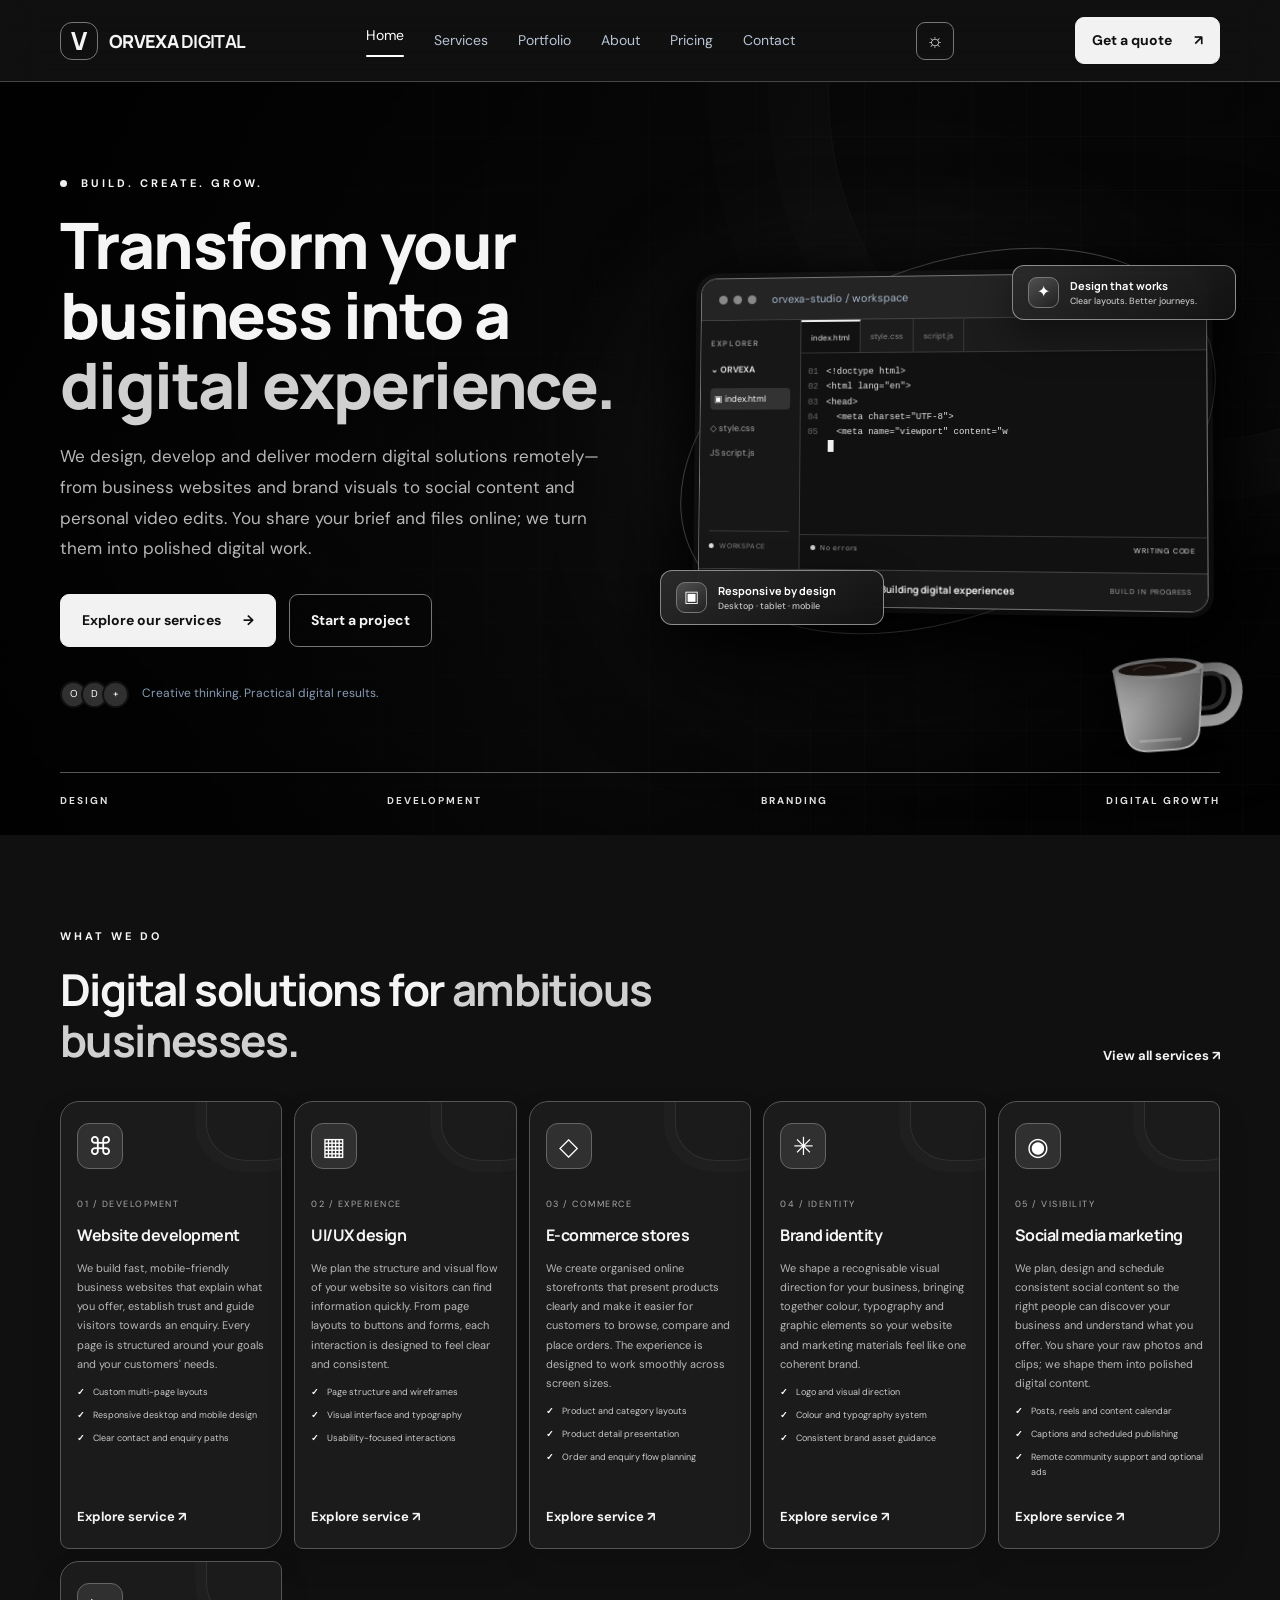
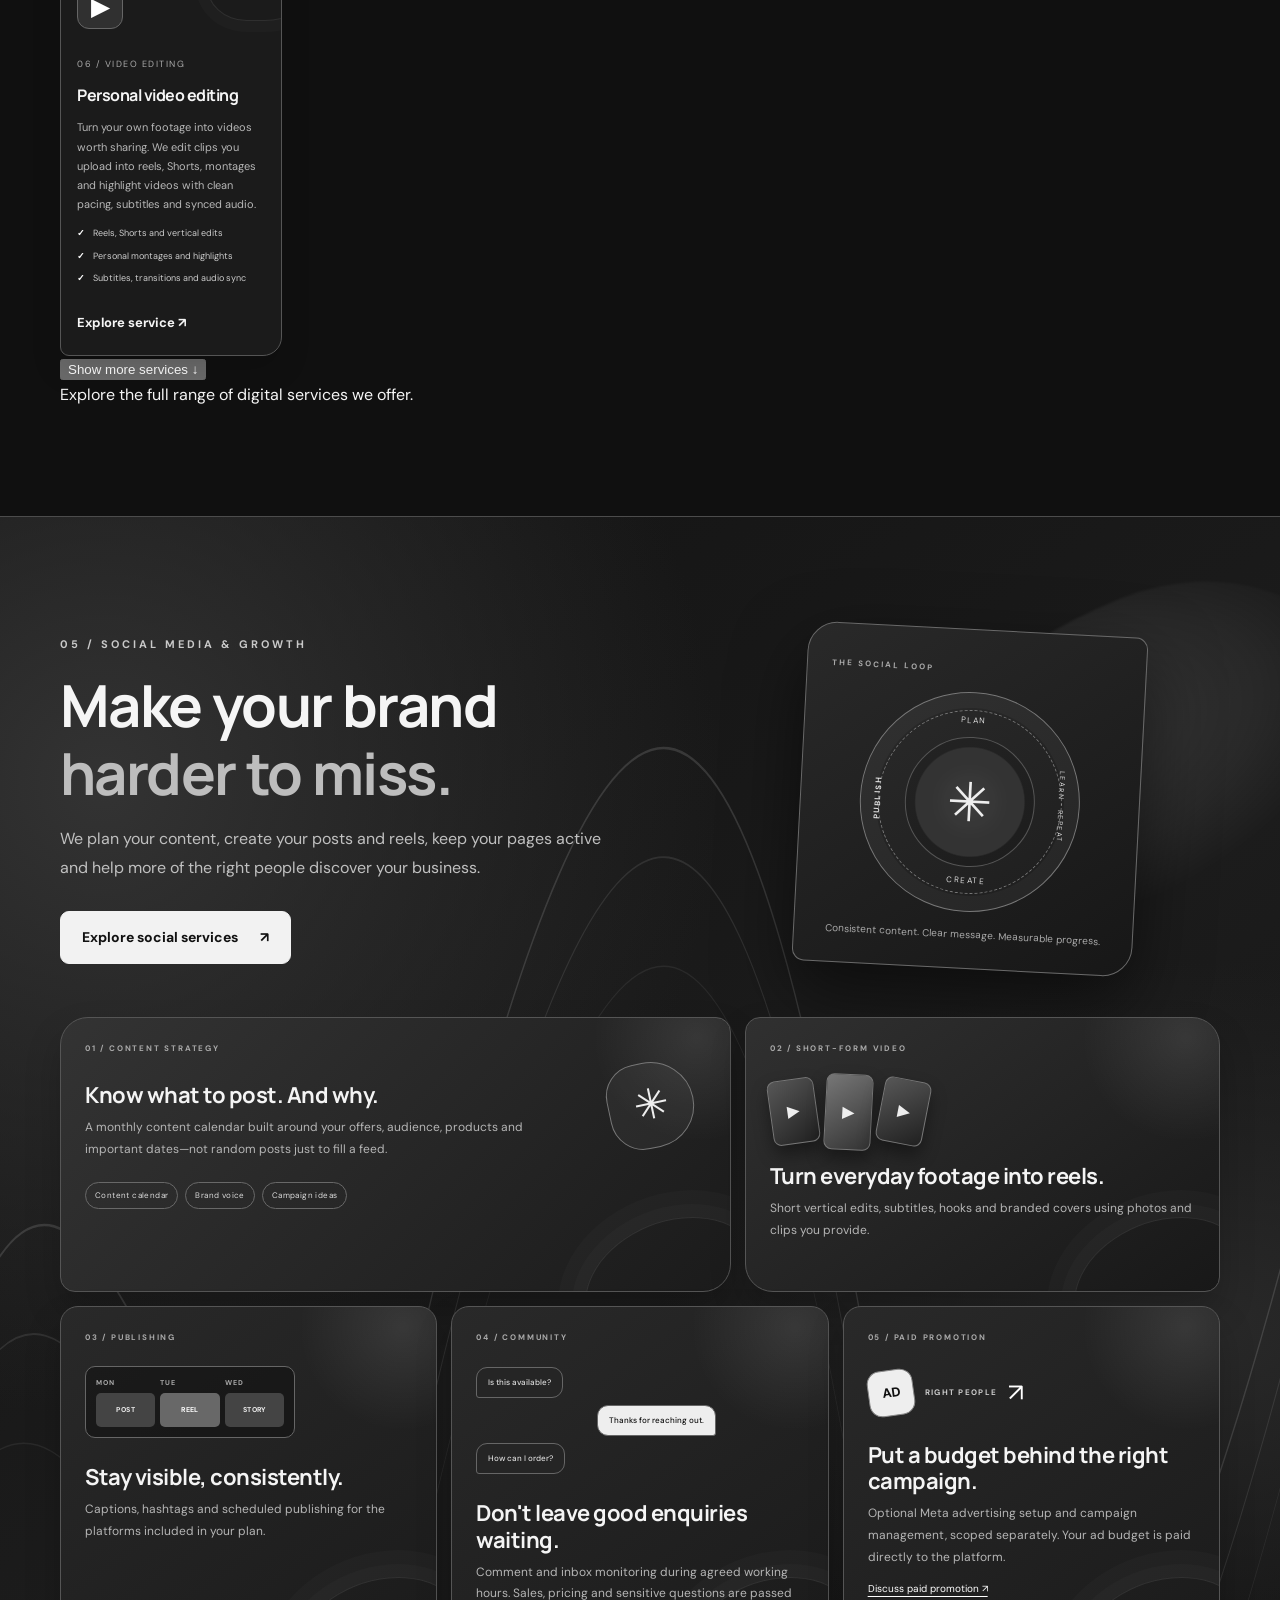
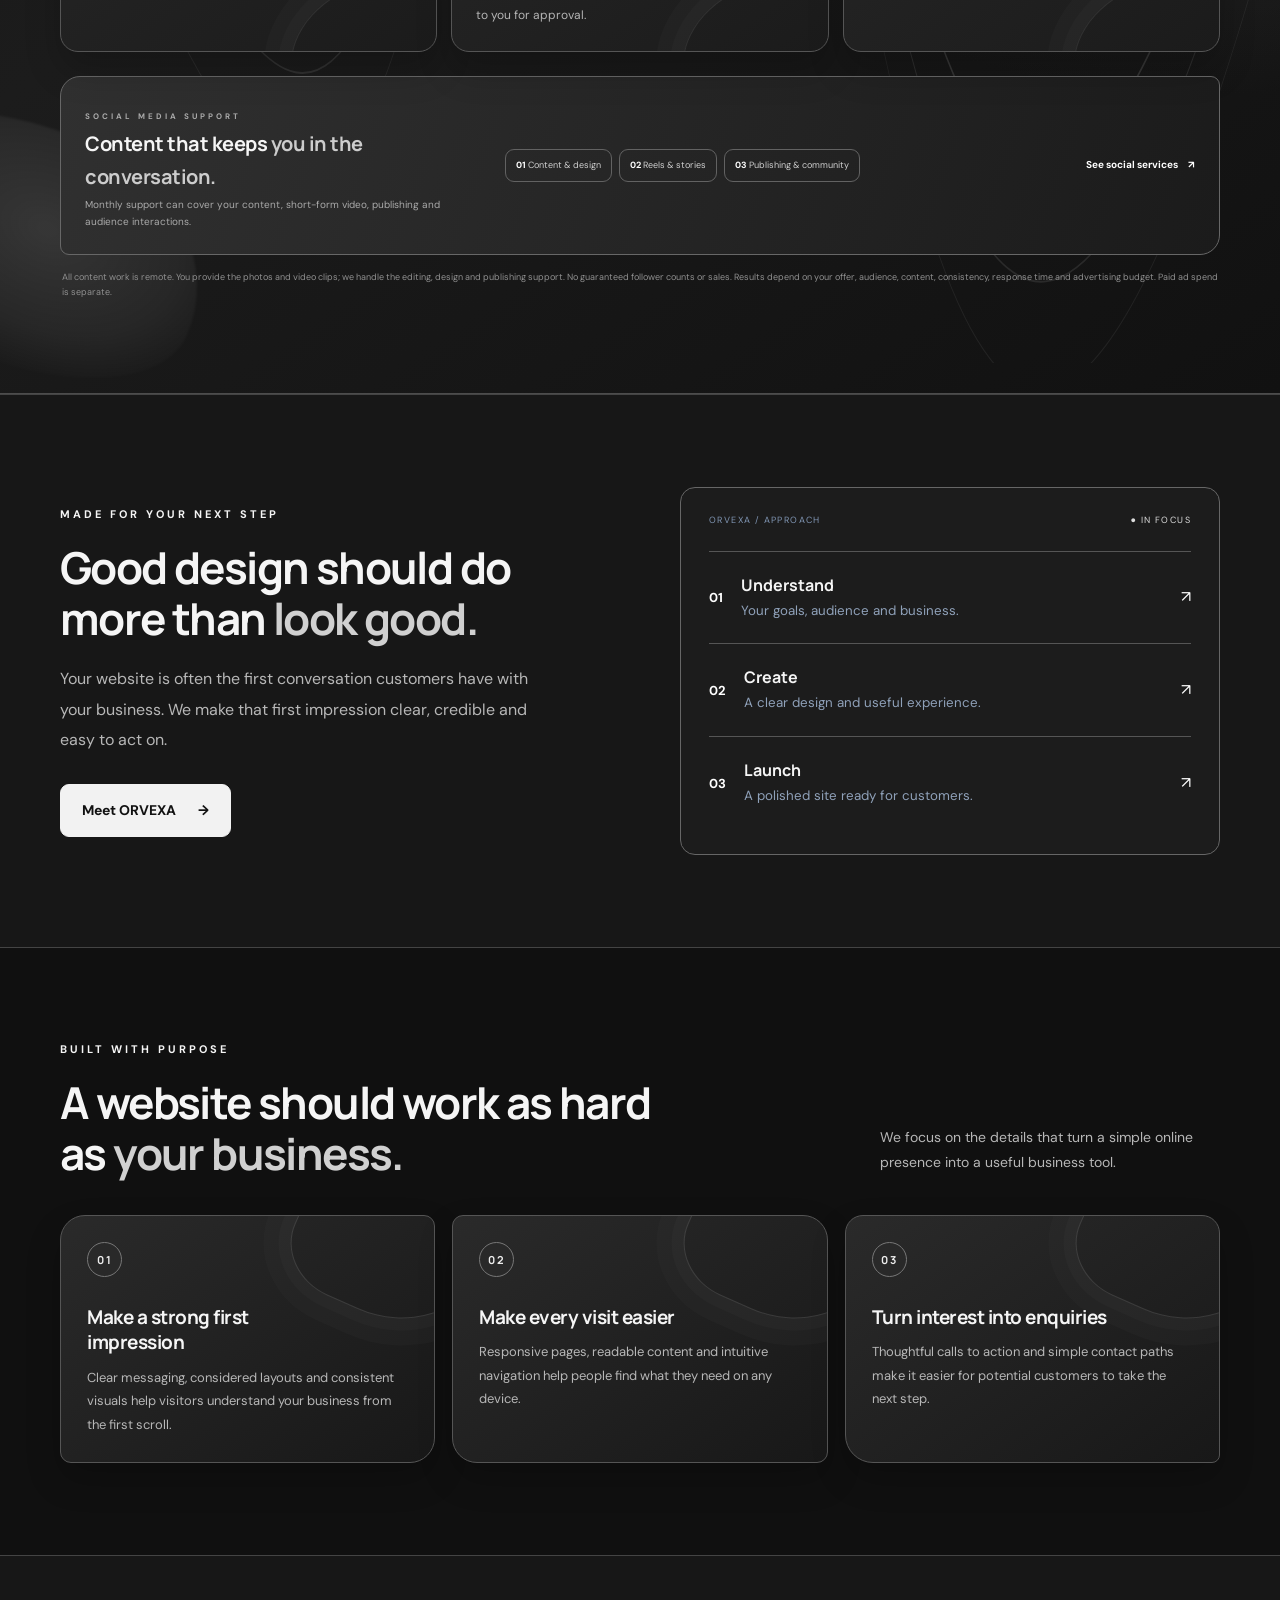
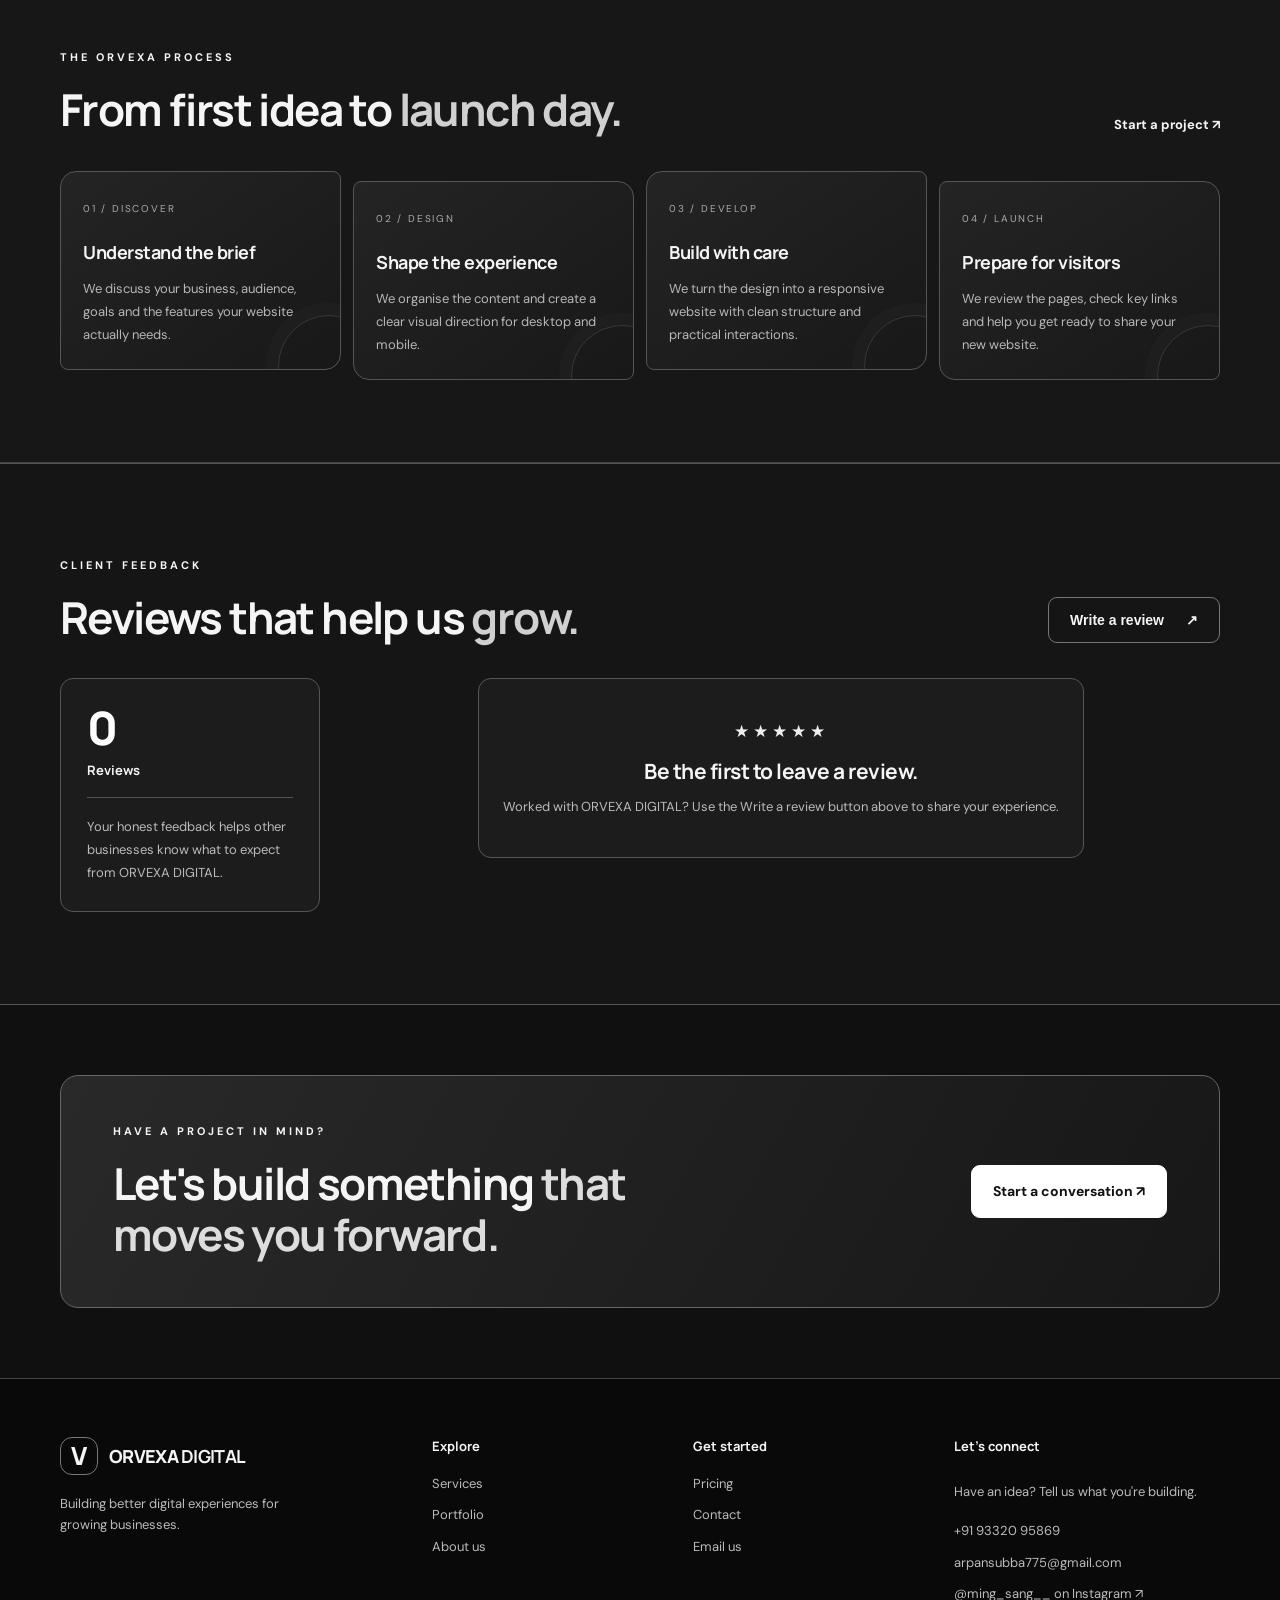
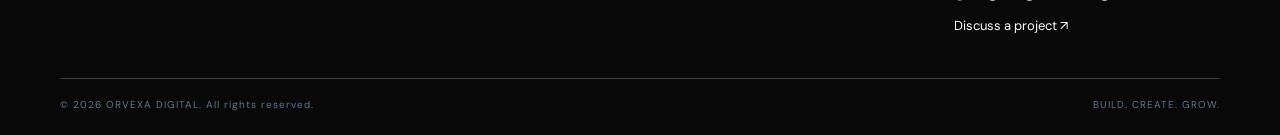
==== index.html @ c2a5cae8 "Add collapsible homepage services grid in index.html" ====
<!doctype html>
<html lang="en"><head><meta charset="utf-8"><meta name="viewport" content="width=device-width, initial-scale=1"><meta name="description" content="ORVEXA DIGITAL creates responsive websites, e-commerce experiences, brand identities and social media marketing for growing businesses."><meta name="theme-color" content="#111111"><meta property="og:type" content="website"><meta property="og:site_name" content="ORVEXA DIGITAL"><meta property="og:title" content="ORVEXA DIGITAL — Build. Create. Grow."><meta property="og:description" content="ORVEXA DIGITAL creates responsive websites, e-commerce experiences, brand identities and social media marketing for growing businesses."><meta property="og:url" content="https://mobdev-jpg.github.io/business.web/"><link rel="canonical" href="https://mobdev-jpg.github.io/business.web/"><meta name="theme-color" content="#080d18"><meta name="description" content="ORVEXA DIGITAL builds modern websites, online stores and brand identities for growing businesses."><title>ORVEXA DIGITAL — Build. Create. Grow.</title><link rel="icon" href="data:image/svg+xml,%3Csvg xmlns='http://www.w3.org/2000/svg' viewBox='0 0 32 32'%3E%3Crect width='32' height='32' rx='8' fill='%23080d18'/%3E%3Cpath d='M8 9l8 14 8-14' fill='none' stroke='%233b82f6' stroke-width='3.5'/%3E%3C/svg%3E"><link rel="stylesheet" href="style.css?v=20261105-service-expand-v6"><script src="script.js?v=20261105-service-expand-v6" defer></script><script type="application/ld+json">{"@context":"https://schema.org","@type":"ProfessionalService","name":"ORVEXA DIGITAL","url":"https://mobdev-jpg.github.io/business.web/","description":"Responsive websites, UI/UX design, e-commerce experiences and brand identity."}</script></head>
<body><header class="site-header"><div class="container nav-wrap"><a class="brand" href="index.html"><span class="brand-mark">V</span><span>ORVEXA <b>DIGITAL</b></span></a><button class="menu-toggle" aria-label="Open menu" aria-expanded="false">☰</button><nav class="nav-links"><a class="active" href="index.html">Home</a><a href="services.html">Services</a><a href="portfolio.html">Portfolio</a><a href="about.html">About</a><a href="pricing.html">Pricing</a><a href="contact.html">Contact</a></nav><button class="theme-toggle" type="button" aria-label="Switch to light theme" title="Switch theme">☼</button><a class="button button-small" href="contact.html">Get a quote <span>↗</span></a></div></header>
<main><section class="hero"><div class="hero-glow"></div><video class="hero-work-video" autoplay muted loop playsinline preload="auto" poster="https://images.pexels.com/videos/4057991/pexels-photo-4057991.jpeg?auto=compress&dpr=1&h=750&w=1260" aria-hidden="true"><source src="https://videos.pexels.com/video-files/4057995/4057995-hd_1920_1080_25fps.mp4" type="video/mp4"></video><div class="hero-video-shade" aria-hidden="true"></div><div class="hero-coffee-cup" aria-hidden="true">
  <span class="coffee-steam steam-one"></span><span class="coffee-steam steam-two"></span><span class="coffee-steam steam-three"></span>
  <svg viewBox="0 0 180 160" role="presentation">
    <ellipse cx="83" cy="139" rx="68" ry="10" fill="#000" opacity=".48"/>
    <path d="M126 47h17c19 0 27 13 25 30-2 19-14 31-33 31h-13" fill="none" stroke="#bcbcbc" stroke-width="13" stroke-linecap="round"/>
    <path d="M125 53h13c11 0 16 8 15 19-1 12-9 21-21 21h-8" fill="none" stroke="#3a3a3a" stroke-width="5" stroke-linecap="round"/>
    <path d="M25 42h105l-9 76c-2 14-12 21-28 21H61c-16 0-25-8-27-22z" fill="url(#mugBody)" stroke="#dedede" stroke-width="2"/>
    <path d="M30 50h95" stroke="#fff" stroke-opacity=".55" stroke-width="3" stroke-linecap="round"/>
    <ellipse cx="77" cy="43" rx="53" ry="12" fill="#eee"/>
    <ellipse cx="77" cy="43" rx="46" ry="8" fill="#30251f"/>
    <path d="M48 43c12-6 25-6 39 0" fill="none" stroke="#92765f" stroke-width="2" opacity=".7"/>
    <path d="M51 127h47" stroke="#fff" stroke-opacity=".32" stroke-width="3" stroke-linecap="round"/>
    <defs><linearGradient id="mugBody" x1="24" y1="42" x2="128" y2="137" gradientUnits="userSpaceOnUse"><stop stop-color="#fff"/><stop offset=".35" stop-color="#d7d7d7"/><stop offset=".72" stop-color="#888"/><stop offset="1" stop-color="#4a4a4a"/></linearGradient></defs>
  </svg>
</div><div class="container hero-grid"><div class="hero-copy"><p class="eyebrow"><span></span> BUILD. CREATE. GROW.</p><h1>Transform your business into a <em>digital experience.</em></h1><p class="hero-text">We design, develop and deliver modern digital solutions remotely—from business websites and brand visuals to social content and personal video edits. You share your brief and files online; we turn them into polished digital work.</p><div class="button-row"><a class="button" href="services.html">Explore our services <span>→</span></a><a class="button button-ghost" href="contact.html">Start a project</a></div><div class="hero-proof"><div class="proof-avatars"><i>O</i><i>D</i><i>+</i></div><span>Creative thinking. Practical digital results.</span></div></div><div class="hero-art">
<div class="orbit orbit-one"></div><div class="orbit orbit-two"></div>
<div class="browser-card code-card">
  <div class="browser-top code-browser-top">
    <div class="dots"><i></i><i></i><i></i></div>
    <span>orvexa-studio / workspace</span>
    <b class="code-live-indicator"><i></i> LIVE</b>
  </div>
  <div class="code-workspace">
    <aside class="code-file-rail">
      <small>EXPLORER</small>
      <strong>⌄ ORVEXA</strong>
      <span class="selected-file">▣ index.html</span>
      <span>◇ style.css</span>
      <span>JS script.js</span>
      <div class="code-rail-bottom"><i></i> WORKSPACE</div>
    </aside>
    <div class="code-editor-pane">
      <div class="code-tabbar"><span class="active">index.html</span><span>style.css</span><span>script.js</span></div>
      <div class="code-editor-body">
        <div class="code-line-numbers" data-code-numbers>01</div>
        <pre class="code-stream" aria-label="Animated code being written"><code data-code-stream></code><span class="code-caret" aria-hidden="true"></span></pre>
      </div>
      <div class="code-editor-footer"><span><i></i> No errors</span><span data-code-state>WRITING CODE</span></div>
    </div>
  </div>
  <div class="code-card-bottom"><span>ORVEXA DIGITAL</span><strong>Building digital experiences</strong><span class="code-build-state" data-code-build>BUILD IN PROGRESS</span></div>
</div>
<div class="float-tag tag-top"><span class="float-tag-icon">✦</span><span class="float-tag-copy"><strong>Design that works</strong><small>Clear layouts. Better journeys.</small></span></div>
<div class="float-tag tag-bottom"><span class="float-tag-icon">▣</span><span class="float-tag-copy"><strong>Responsive by design</strong><small>Desktop · tablet · mobile</small></span></div>
</div></div><div class="hero-bottom container"><span>DESIGN</span><span>DEVELOPMENT</span><span>BRANDING</span><span>DIGITAL GROWTH</span></div></section>
<section class="section"><div class="container"><div class="section-heading"><div><p class="eyebrow">WHAT WE DO</p><h2>Digital solutions for <em>ambitious businesses.</em></h2></div><a class="text-link" href="services.html">View all services ↗</a></div><div class="service-grid" id="home-service-grid"><article class="service-card"><span class="card-icon">⌘</span><span class="card-no">01 / DEVELOPMENT</span><h3>Website development</h3><p>We build fast, mobile-friendly business websites that explain what you offer, establish trust and guide visitors towards an enquiry. Every page is structured around your goals and your customers' needs.</p><ul class="service-details"><li>Custom multi-page layouts</li><li>Responsive desktop and mobile design</li><li>Clear contact and enquiry paths</li></ul><a href="services.html#website-development">Explore service ↗</a></article><article class="service-card"><span class="card-icon">▦</span><span class="card-no">02 / EXPERIENCE</span><h3>UI/UX design</h3><p>We plan the structure and visual flow of your website so visitors can find information quickly. From page layouts to buttons and forms, each interaction is designed to feel clear and consistent.</p><ul class="service-details"><li>Page structure and wireframes</li><li>Visual interface and typography</li><li>Usability-focused interactions</li></ul><a href="services.html#ui-ux-design">Explore service ↗</a></article><article class="service-card"><span class="card-icon">◇</span><span class="card-no">03 / COMMERCE</span><h3>E-commerce stores</h3><p>We create organised online storefronts that present products clearly and make it easier for customers to browse, compare and place orders. The experience is designed to work smoothly across screen sizes.</p><ul class="service-details"><li>Product and category layouts</li><li>Product detail presentation</li><li>Order and enquiry flow planning</li></ul><a href="services.html#ecommerce">Explore service ↗</a></article><article class="service-card"><span class="card-icon">✳</span><span class="card-no">04 / IDENTITY</span><h3>Brand identity</h3><p>We shape a recognisable visual direction for your business, bringing together colour, typography and graphic elements so your website and marketing materials feel like one coherent brand.</p><ul class="service-details"><li>Logo and visual direction</li><li>Colour and typography system</li><li>Consistent brand asset guidance</li></ul><a href="services.html#brand-identity">Explore service ↗</a></article><article class="service-card" data-extra-service hidden><span class="card-icon">◉</span><span class="card-no">05 / VISIBILITY</span><h3>Social media marketing</h3><p>We plan, design and schedule consistent social content so the right people can discover your business and understand what you offer. You share your raw photos and clips; we shape them into polished digital content.</p><ul class="service-details"><li>Posts, reels and content calendar</li><li>Captions and scheduled publishing</li><li>Remote community support and optional ads</li></ul><a href="services.html#social-media-management">Explore service ↗</a></article><article class="service-card" data-extra-service hidden><span class="card-icon">▶</span><span class="card-no">06 / VIDEO EDITING</span><h3>Personal video editing</h3><p>Turn your own footage into videos worth sharing. We edit clips you upload into reels, Shorts, montages and highlight videos with clean pacing, subtitles and synced audio.</p><ul class="service-details"><li>Reels, Shorts and vertical edits</li><li>Personal montages and highlights</li><li>Subtitles, transitions and audio sync</li></ul><a href="services.html#personal-video-editing">Explore service ↗</a></article></div><div class="service-expand-wrap">
  <button class="service-expand-button" type="button" data-service-toggle aria-expanded="false" aria-controls="home-service-grid">
    <span data-service-toggle-label>Show more services</span>
    <span class="service-expand-icon" aria-hidden="true">↓</span>
  </button>
  <p class="service-expand-note">Explore the full range of digital services we offer.</p>
</div></div></section>
<section class="section social-growth-section" id="social-media-marketing">
  <div class="social-cloud social-cloud-a" aria-hidden="true"></div>
  <div class="social-cloud social-cloud-b" aria-hidden="true"></div>
  <svg class="social-thread-art" viewBox="0 0 1200 560" preserveAspectRatio="none" aria-hidden="true"><path d="M-40 350 C120 40 240 620 410 290 S690 10 790 270 S1010 610 1240 160"/><path d="M-60 395 C120 85 240 665 410 335 S690 55 790 315 S1010 655 1240 205"/><path d="M-80 440 C120 130 240 710 410 380 S690 100 790 360 S1010 700 1240 250"/></svg>
  <div class="container social-growth-inner">
    <div class="social-heading-row">
      <div class="social-heading-copy">
        <p class="eyebrow">05 / SOCIAL MEDIA & GROWTH</p>
        <h2>Make your brand <em>harder to miss.</em></h2>
        <p class="social-lead">We plan your content, create your posts and reels, keep your pages active and help more of the right people discover your business.</p>
        <a class="button" href="services.html#social-media-management">Explore social services <span>↗</span></a>
      </div>
      <div class="social-orbit-card">
        <span class="social-orbit-label">THE SOCIAL LOOP</span>
        <div class="social-orbit-ring"><span>PLAN</span><i>✳</i><span>CREATE</span><b>PUBLISH</b><small>LEARN · REPEAT</small></div>
        <p>Consistent content. Clear message. Measurable progress.</p>
      </div>
    </div>

    <div class="social-bento-grid">
      <article class="social-tile social-tile-large social-tile-content">
        <span class="social-tile-index">01 / CONTENT STRATEGY</span>
        <div class="social-tile-symbol">✳</div>
        <h3>Know what to post. And why.</h3>
        <p>A monthly content calendar built around your offers, audience, products and important dates—not random posts just to fill a feed.</p>
        <div class="social-chip-row"><span>Content calendar</span><span>Brand voice</span><span>Campaign ideas</span></div>
      </article>
      <article class="social-tile social-tile-reels">
        <span class="social-tile-index">02 / SHORT-FORM VIDEO</span>
        <div class="reel-stack" aria-hidden="true"><i>▶</i><i>▶</i><i>▶</i></div>
        <h3>Turn everyday footage into reels.</h3>
        <p>Short vertical edits, subtitles, hooks and branded covers using photos and clips you provide.</p>
      </article>
      <article class="social-tile social-tile-publish">
        <span class="social-tile-index">03 / PUBLISHING</span>
        <div class="social-calendar-art" aria-hidden="true"><b>MON</b><b>TUE</b><b>WED</b><i>POST</i><i>REEL</i><i>STORY</i></div>
        <h3>Stay visible, consistently.</h3>
        <p>Captions, hashtags and scheduled publishing for the platforms included in your plan.</p>
      </article>
      <article class="social-tile social-tile-community">
        <span class="social-tile-index">04 / COMMUNITY</span>
        <div class="social-chat-art" aria-hidden="true"><i>Is this available?</i><b>Thanks for reaching out.</b><i>How can I order?</i></div>
        <h3>Don't leave good enquiries waiting.</h3>
        <p>Comment and inbox monitoring during agreed working hours. Sales, pricing and sensitive questions are passed to you for approval.</p>
      </article>
      <article class="social-tile social-tile-ads">
        <span class="social-tile-index">05 / PAID PROMOTION</span>
        <div class="social-ads-art" aria-hidden="true"><span>AD</span><b>RIGHT PEOPLE</b><i>↗</i></div>
        <h3>Put a budget behind the right campaign.</h3>
        <p>Optional Meta advertising setup and campaign management, scoped separately. Your ad budget is paid directly to the platform.</p>
        <a href="contact.html?service=Social%20Media%20Marketing">Discuss paid promotion ↗</a>
      </article>
    </div>

    <div class="social-package-strip">
      <div><span class="eyebrow">SOCIAL MEDIA SUPPORT</span><h3>Content that keeps <em>you in the conversation.</em></h3><p>Monthly support can cover your content, short-form video, publishing and audience interactions.</p></div>
      <div class="social-price-pills"><span><b>01</b> Content & design</span><span><b>02</b> Reels & stories</span><span><b>03</b> Publishing & community</span></div>
      <a class="social-package-link" href="services.html#social-media-management">See social services <span>↗</span></a>
    </div>
    <p class="social-disclaimer">All content work is remote. You provide the photos and video clips; we handle the editing, design and publishing support. No guaranteed follower counts or sales. Results depend on your offer, audience, content, consistency, response time and advertising budget. Paid ad spend is separate.</p>
  </div>
</section>
<section class="section section-soft"><div class="container split-feature"><div><p class="eyebrow">MADE FOR YOUR NEXT STEP</p><h2>Good design should do more than <em>look good.</em></h2><p class="muted">Your website is often the first conversation customers have with your business. We make that first impression clear, credible and easy to act on.</p><a class="button" href="about.html">Meet ORVEXA <span>→</span></a></div><div class="feature-panel"><div class="feature-panel-top"><span>ORVEXA / APPROACH</span><span class="live-dot">● IN FOCUS</span></div><div class="feature-line"><b>01</b><div><strong>Understand</strong><small>Your goals, audience and business.</small></div><span>↗</span></div><div class="feature-line"><b>02</b><div><strong>Create</strong><small>A clear design and useful experience.</small></div><span>↗</span></div><div class="feature-line"><b>03</b><div><strong>Launch</strong><small>A polished site ready for customers.</small></div><span>↗</span></div></div></div></section>
<section class="section outcomes-section"><div class="container"><div class="section-heading"><div><p class="eyebrow">BUILT WITH PURPOSE</p><h2>A website should work as hard as <em>your business.</em></h2></div><p class="section-intro">We focus on the details that turn a simple online presence into a useful business tool.</p></div><div class="outcomes-grid"><article class="outcome-card"><span class="outcome-number">01</span><h3>Make a strong first impression</h3><p>Clear messaging, considered layouts and consistent visuals help visitors understand your business from the first scroll.</p></article><article class="outcome-card"><span class="outcome-number">02</span><h3>Make every visit easier</h3><p>Responsive pages, readable content and intuitive navigation help people find what they need on any device.</p></article><article class="outcome-card"><span class="outcome-number">03</span><h3>Turn interest into enquiries</h3><p>Thoughtful calls to action and simple contact paths make it easier for potential customers to take the next step.</p></article></div></div></section><section class="section process-section"><div class="container"><div class="section-heading"><div><p class="eyebrow">THE ORVEXA PROCESS</p><h2>From first idea to <em>launch day.</em></h2></div><a class="text-link" href="contact.html">Start a project ↗</a></div><div class="process-grid"><article class="process-step"><span>01 / DISCOVER</span><h3>Understand the brief</h3><p>We discuss your business, audience, goals and the features your website actually needs.</p></article><article class="process-step"><span>02 / DESIGN</span><h3>Shape the experience</h3><p>We organise the content and create a clear visual direction for desktop and mobile.</p></article><article class="process-step"><span>03 / DEVELOP</span><h3>Build with care</h3><p>We turn the design into a responsive website with clean structure and practical interactions.</p></article><article class="process-step"><span>04 / LAUNCH</span><h3>Prepare for visitors</h3><p>We review the pages, check key links and help you get ready to share your new website.</p></article></div></div></section><section class="section reviews-section" id="reviews"><div class="container"><div class="section-heading"><div><p class="eyebrow">CLIENT FEEDBACK</p><h2>Reviews that help us <em>grow.</em></h2></div><button class="button button-ghost review-write-trigger" type="button" data-review-open>Write a review <span>↗</span></button></div><div class="reviews-layout"><aside class="reviews-summary"><span class="review-summary-number" data-review-count>0</span><strong data-review-count-label>Reviews</strong><span class="review-summary-divider"></span><p>Your honest feedback helps other businesses know what to expect from ORVEXA DIGITAL.</p></aside><div class="reviews-main"><div class="reviews-list" data-reviews-list aria-live="polite"><div class="reviews-empty" data-reviews-empty><div class="review-stars" aria-hidden="true">★★★★★</div><h3>Be the first to leave a review.</h3><p>Worked with ORVEXA DIGITAL? Share your experience here.</p></div></div><form class="review-form" id="review-form" hidden><div class="review-form-heading"><div><p class="eyebrow">YOUR EXPERIENCE</p><h3>Write a review</h3></div><button class="review-close" type="button" data-review-close aria-label="Close review form">×</button></div><label class="review-label">Your name<input name="reviewer" type="text" maxlength="60" autocomplete="name" placeholder="Enter your name" required></label><fieldset class="rating-fieldset"><legend>Your rating</legend><div class="rating-options"><label><input type="radio" name="rating" value="1" required><span>★ 1</span></label><label><input type="radio" name="rating" value="2"><span>★ 2</span></label><label><input type="radio" name="rating" value="3"><span>★ 3</span></label><label><input type="radio" name="rating" value="4"><span>★ 4</span></label><label><input type="radio" name="rating" value="5"><span>★ 5</span></label></div></fieldset><label class="review-label">Your feedback<textarea name="review" rows="4" maxlength="600" placeholder="Tell us about your experience..." required></textarea></label><div class="review-form-actions"><button class="button" type="submit">Publish review ↗</button><button class="review-cancel" type="button" data-review-close>Cancel</button></div><p class="review-storage-note">Reviews are currently saved in this browser only. To make every submitted review visible to all visitors, this static site needs a shared online database.</p></form></div></div></div></section><section class="cta-section"><div class="container cta-box"><div><p class="eyebrow">HAVE A PROJECT IN MIND?</p><h2>Let's build something <em>that moves you forward.</em></h2></div><a class="button button-light" href="contact.html">Start a conversation ↗</a></div></section></main>
<footer class="site-footer"><div class="container footer-grid"><div><a class="brand" href="index.html"><span class="brand-mark">V</span><span>ORVEXA <b>DIGITAL</b></span></a><p>Building better digital experiences for growing businesses.</p></div><div><b>Explore</b><a href="services.html">Services</a><a href="portfolio.html">Portfolio</a><a href="about.html">About us</a></div><div><b>Get started</b><a href="pricing.html">Pricing</a><a href="contact.html">Contact</a><a href="mailto:arpansubba775@gmail.com">Email us</a></div><div><b>Let's connect</b><p>Have an idea? Tell us what you're building.</p><a href="tel:+919332095869">+91 93320 95869</a><a href="mailto:arpansubba775@gmail.com">arpansubba775@gmail.com</a><a href="https://www.instagram.com/ming_sang__/" target="_blank" rel="noopener noreferrer">@ming_sang__ on Instagram ↗</a><a class="footer-cta" href="contact.html">Discuss a project ↗</a></div></div><div class="container footer-bottom"><span>© <span data-year></span> ORVEXA DIGITAL. All rights reserved.</span><span>BUILD. CREATE. GROW.</span></div></footer>
</body></html>
---- style.css ----
@import url('https://fonts.googleapis.com/css2?family=DM+Sans:wght@400;500;600;700&family=Manrope:wght@400;500;600;700;800&display=swap');
:root{--bg:#080d18;--panel:#0d1626;--panel2:#101d31;--line:rgba(153,183,226,.14);--text:#f4f7fc;--muted:#9aa9bf;--blue:#3b82f6;--cyan:#25c5ff;--max:1160px}*{box-sizing:border-box}html{scroll-behavior:smooth}body{margin:0;background:var(--bg);color:var(--text);font-family:'DM Sans',sans-serif;line-height:1.65}a{color:inherit;text-decoration:none}.container{width:min(var(--max),calc(100% - 48px));margin:auto}.site-header{height:82px;position:sticky;top:0;z-index:20;background:rgba(8,13,24,.86);backdrop-filter:blur(18px);border-bottom:1px solid var(--line)}.nav-wrap{height:100%;display:flex;align-items:center;justify-content:space-between;gap:28px}.brand{display:inline-flex;align-items:center;gap:11px;font:800 18px Manrope,sans-serif;letter-spacing:-.7px;white-space:nowrap}.brand b{color:#55a4ff}.brand-mark{display:grid;place-items:center;width:38px;height:38px;border:1px solid #24599a;border-radius:12px;color:#48a1ff;font:800 25px Manrope;box-shadow:0 0 22px #1676e833}.nav-links{display:flex;gap:30px;align-items:center}.nav-links a{font-size:14px;color:#b8c4d5;transition:.2s}.nav-links a:hover,.nav-links a.active{color:#fff}.nav-links a.active:after{content:'';display:block;height:2px;background:var(--cyan);border-radius:3px;margin-top:7px}.button{display:inline-flex;align-items:center;justify-content:center;gap:22px;padding:14px 21px;border-radius:9px;background:linear-gradient(110deg,#1675ed,#258fff);color:white;font-weight:700;font-size:14px;box-shadow:0 8px 30px #0878ee30;transition:transform .2s,box-shadow .2s}.button:hover{transform:translateY(-3px);box-shadow:0 12px 34px #0878ee55}.button-small{padding:11px 16px}.button-ghost{background:transparent;border:1px solid #52647e;box-shadow:none}.button-light{background:#fff;color:#0b1424;box-shadow:none}.menu-toggle{display:none;background:none;border:0;color:white;font-size:25px}.hero{position:relative;overflow:hidden;padding:92px 0 26px;background:radial-gradient(ellipse at 78% 42%,#0b3671 0,transparent 36%),linear-gradient(120deg,#080d18,#091426 65%,#08101e)}.hero:before{content:'';position:absolute;width:700px;height:700px;border:1px solid #1a5a9b33;border-radius:50%;right:-250px;top:-340px;box-shadow:0 0 0 60px #1a5a9b0c,0 0 0 120px #1a5a9b08}.hero-grid{display:grid;grid-template-columns:1.02fr .98fr;align-items:center;gap:48px;position:relative}.eyebrow{font-size:11px;font-weight:700;letter-spacing:3px;color:#4baaff;margin:0 0 18px}.eyebrow span{display:inline-block;width:7px;height:7px;border-radius:50%;background:var(--cyan);margin-right:8px;box-shadow:0 0 12px var(--cyan)}h1,h2,h3,p{margin-top:0}h1,h2,h3{font-family:Manrope,sans-serif;letter-spacing:-1.6px}h1{font-size:clamp(42px,5vw,66px);line-height:1.09;margin:0 0 22px;font-weight:800;max-width:650px}h1 em,h2 em{font-style:normal;color:#4ba4ff}h2{font-size:clamp(30px,3.6vw,44px);line-height:1.17;margin-bottom:17px}h3{letter-spacing:-.5px}.hero-text{color:#aab9ce;font-size:17px;max-width:540px;line-height:1.8}.button-row{display:flex;gap:13px;margin-top:30px;flex-wrap:wrap}.hero-proof{display:flex;align-items:center;gap:13px;color:#899bb4;font-size:12px;margin-top:34px}.proof-avatars{display:flex}.proof-avatars i{display:grid;place-items:center;width:27px;height:27px;border-radius:50%;border:2px solid #0b1424;background:#183a65;color:#a9d5ff;font-style:normal;font-size:10px;margin-left:-6px}.proof-avatars i:first-child{margin-left:0}.hero-art{min-height:420px;position:relative;display:grid;place-items:center}.orbit{position:absolute;border:1px solid #2a8eff28;border-radius:50%;transform:rotate(-22deg)}.orbit-one{width:470px;height:290px}.orbit-two{width:560px;height:350px}.browser-card{position:relative;width:min(100%,490px);padding:0;border:1px solid #3c9bff;border-radius:17px;background:#0b1423;overflow:hidden;transform:perspective(900px) rotateY(-8deg) rotateX(3deg);box-shadow:0 0 0 5px #2085ff12,0 0 55px #087dff44,20px 30px 80px #0008}.browser-top{height:49px;background:#14243b;border-bottom:1px solid var(--line);display:flex;align-items:center;gap:16px;padding:0 18px;color:#a9b9ce;font-size:11px}.browser-top b{margin-left:auto}.dots{display:flex;gap:6px}.dots i{width:9px;height:9px;border-radius:50%;background:#f16c68}.dots i:nth-child(2){background:#f1c45d}.dots i:nth-child(3){background:#4acb89}.browser-content{padding:23px}.fake-nav{display:flex;justify-content:space-between;color:#9eb3cf;font-size:9px}.fake-nav strong{color:#fff}.fake-layout{display:grid;grid-template-columns:1fr .8fr;gap:15px;align-items:center;padding:35px 0 24px}.fake-layout small{font-size:7px;color:#48aaff;letter-spacing:1px}.fake-layout h3{font-size:26px;line-height:1.15;margin:10px 0}.fake-layout p{font-size:9px;color:#8fa1bb}.fake-cta{display:block;width:85px;height:22px;background:linear-gradient(90deg,#1476f4,#37b4ff);border-radius:5px}.fake-photo{height:145px;border-radius:12px;background:linear-gradient(140deg,#1d64b4,#0e2341 60%,#163c69);display:grid;place-items:center;color:#7ac5ff;font-size:45px}.fake-stats{display:flex;gap:10px}.fake-stats i{height:42px;flex:1;border:1px solid var(--line);border-radius:7px;background:linear-gradient(90deg,#132744,#0c192c)}.float-tag{position:absolute;padding:10px 15px;border:1px solid #4d9fff55;border-radius:9px;background:#0b1b31;color:#d6eaff;font-size:11px;box-shadow:0 12px 30px #0005}.tag-top{top:37px;right:-5px}.tag-bottom{bottom:30px;left:0}.hero-bottom{display:flex;justify-content:space-between;border-top:1px solid var(--line);margin-top:64px;padding-top:20px;color:#63758f;font-size:10px;letter-spacing:2px;font-weight:700}.section{padding:92px 0}.section-soft{background:#0b1321;border-top:1px solid var(--line);border-bottom:1px solid var(--line)}.section-heading{display:flex;justify-content:space-between;align-items:end;margin-bottom:35px}.section-heading h2{max-width:610px;margin:0}.text-link,.service-card a{font-size:13px;color:#65b6ff;font-weight:700}.service-grid{display:grid;grid-template-columns:repeat(4,1fr);gap:16px}.service-card{padding:25px 23px 23px;border:1px solid var(--line);border-radius:13px;background:linear-gradient(145deg,#101c2e,#0a1220);transition:.25s}.service-card:hover{transform:translateY(-6px);border-color:#347ec6;box-shadow:0 18px 40px #0003}.card-icon{display:grid;place-items:center;width:46px;height:46px;border-radius:12px;background:#12315a;color:#52b4ff;font-size:25px;margin-bottom:28px}.card-no{font-size:9px;color:#6d88a8;letter-spacing:1.5px}.service-card h3{font-size:18px;margin:10px 0}.service-card p{color:var(--muted);font-size:13px;min-height:66px}.split-feature{display:grid;grid-template-columns:1fr 1fr;gap:80px;align-items:center}.split-feature>div:first-child{max-width:470px}.muted{color:var(--muted);line-height:1.9;margin:20px 0 28px}.feature-panel{border:1px solid #24466e;border-radius:15px;background:linear-gradient(145deg,#10233c,#0b1423);padding:25px 28px;box-shadow:0 20px 60px #0003}.feature-panel-top{display:flex;justify-content:space-between;font-size:9px;letter-spacing:1.4px;color:#8096b4;padding-bottom:23px;border-bottom:1px solid var(--line)}.live-dot{color:#61d7a2}.feature-line{display:flex;align-items:center;gap:18px;padding:22px 0;border-bottom:1px solid var(--line)}.feature-line:last-child{border:0}.feature-line>b{color:#54aaff;font-size:13px}.feature-line div{display:grid;gap:4px;flex:1}.feature-line strong{font:700 16px Manrope}.feature-line small{color:#8fa1b9}.feature-line>span{color:#5aaeff}.cta-section{padding:70px 0}.cta-box{display:flex;align-items:center;justify-content:space-between;gap:30px;padding:46px 52px;border-radius:18px;background:radial-gradient(circle at 80% 20%,#1c5da0,#0d2a50 50%,#102039);border:1px solid #2b70b4}.cta-box h2{max-width:650px;margin:0}.cta-box h2 em{color:#91d5ff}.site-footer{background:#060a12;border-top:1px solid var(--line);padding:58px 0 22px}.footer-grid{display:grid;grid-template-columns:1.5fr 1fr 1fr 1.2fr;gap:40px;padding-bottom:42px}.footer-grid>div{display:flex;flex-direction:column;align-items:flex-start;gap:10px}.footer-grid p{color:#8292aa;font-size:13px;max-width:250px;margin:8px 0}.footer-grid>div>b{font:700 13px Manrope;margin-bottom:8px}.footer-grid>div>a:not(.brand){color:#91a2ba;font-size:13px}.footer-cta{color:#59b3ff!important}.footer-bottom{border-top:1px solid var(--line);padding-top:18px;display:flex;justify-content:space-between;color:#64748a;font-size:10px;letter-spacing:1px}
.page-hero{padding:90px 0 72px;background:radial-gradient(ellipse at 80% 20%,#123d70,transparent 42%),#0a1322;border-bottom:1px solid var(--line)}.page-hero h1{font-size:clamp(40px,5vw,58px);max-width:800px}.page-hero p:not(.eyebrow){max-width:650px;color:var(--muted);font-size:17px}.content-section{padding:70px 0}.content-grid{display:grid;grid-template-columns:repeat(3,1fr);gap:18px}.content-card{padding:28px;border:1px solid var(--line);background:var(--panel);border-radius:13px}.content-card .card-icon{margin-bottom:18px}.content-card h3{font-size:20px}.content-card p,.content-card li{font-size:14px;color:var(--muted)}.content-card ul{padding-left:18px}.portfolio-card{overflow:hidden;padding:0}.portfolio-visual{height:190px;padding:20px;background:linear-gradient(135deg,#183d68,#101b2b);display:flex;align-items:end}.portfolio-visual span{font:800 30px Manrope;color:#dceeff}.portfolio-card>div:last-child{padding:23px}.price-card{position:relative}.price{font:800 38px Manrope;color:#fff;margin:14px 0}.price small{font:400 13px DM Sans;color:var(--muted)}.price-card.featured{border-color:#348cf1;box-shadow:0 0 35px #1478ec20}.contact-layout{display:grid;grid-template-columns:1.1fr .9fr;gap:30px}.contact-form{display:grid;gap:16px}.contact-form label{font-size:13px;color:#c8d4e4}.contact-form input,.contact-form select,.contact-form textarea{width:100%;padding:13px 14px;margin-top:7px;border:1px solid #2a3b53;border-radius:8px;background:#091321;color:white;font:14px DM Sans}.contact-form textarea{min-height:140px;resize:vertical}.contact-info{padding:30px;border-radius:13px;background:#102039;border:1px solid var(--line)}.contact-info p{color:var(--muted)}.notice{font-size:12px;color:#8294ad}.empty-link{color:#62b5ff}.button:focus-visible,a:focus-visible,button:focus-visible,input:focus-visible,textarea:focus-visible,select:focus-visible{outline:2px solid #56b6ff;outline-offset:3px}
@media(max-width:900px){.nav-links{gap:15px}.nav-links a{font-size:12px}.service-grid{grid-template-columns:repeat(2,1fr)}.hero-grid{gap:15px}.hero-art{min-height:350px}.footer-grid{grid-template-columns:repeat(2,1fr)}}@media(max-width:680px){.container{width:min(100% - 32px,var(--max))}.site-header{height:70px}.menu-toggle{display:block;margin-left:auto}.nav-wrap>.button{display:none}.nav-links{display:none;position:absolute;top:70px;left:0;right:0;padding:20px 24px;background:#0b1423;border-bottom:1px solid var(--line);flex-direction:column;align-items:stretch;gap:16px}.nav-links.open{display:flex}.nav-links a{font-size:15px}.nav-links a.active:after{display:none}.hero{padding:68px 0 22px}.hero-grid{grid-template-columns:1fr}.hero-art{min-height:310px;margin-top:10px}.browser-card{max-width:430px}.hero-bottom{margin-top:38px;gap:10px;flex-wrap:wrap;font-size:8px}.section{padding:68px 0}.section-heading{display:block}.section-heading .text-link{display:inline-block;margin-top:18px}.service-grid,.content-grid{grid-template-columns:1fr}.service-card p{min-height:0}.split-feature,.contact-layout{grid-template-columns:1fr;gap:30px}.cta-box{padding:30px 24px;align-items:flex-start;flex-direction:column}.footer-grid{grid-template-columns:1fr 1fr;gap:28px}.footer-bottom{gap:12px;flex-direction:column}.page-hero{padding:65px 0 50px}}@media(prefers-reduced-motion:reduce){*{scroll-behavior:auto!important;transition:none!important}}
/* Dedicated homepage service descriptions */
.service-card{display:flex;flex-direction:column;align-items:flex-start;min-height:100%}.service-card p{min-height:0;line-height:1.75}.service-details{list-style:none;padding:0;margin:0 0 22px;display:grid;gap:8px;color:#8fa5c0;font-size:11px}.service-details li{position:relative;padding-left:16px}.service-details li:before{content:'✓';position:absolute;left:0;color:#55b5ff;font-weight:700}.service-card>a{margin-top:auto;padding-top:4px}.content-card[id]{scroll-margin-top:105px}.content-card[id] p{line-height:1.8}
@media(max-width:680px){.service-card{min-height:0}.service-details{font-size:12px}}

/* ORVEXA monochrome design system — visible structure in both themes */
:root{color-scheme:dark;--bg:#101010;--panel:#181818;--panel2:#202020;--line:#414141;--text:#f5f5f5;--muted:#b7b7b7;--blue:#f5f5f5;--cyan:#ffffff;--max:1160px}
body{background:var(--bg);color:var(--text)}
.site-header{background:rgba(16,16,16,.94);border-bottom:1px solid #454545}
.brand b,.brand-mark,.eyebrow,.text-link,.service-card a,.empty-link{color:var(--text)}
.brand-mark{border-color:#777;box-shadow:none}
.button{background:#f2f2f2;color:#111;box-shadow:none;border:1px solid #f2f2f2}
.button:hover{background:#d8d8d8;box-shadow:none}
.button-ghost{background:transparent;color:var(--text);border:1px solid #777}
.button-light{background:#fff;color:#111;border:1px solid #fff}
.hero{background:linear-gradient(120deg,#101010,#171717 65%,#101010)}
.hero:before{border-color:#555;box-shadow:0 0 0 60px #ffffff08,0 0 0 120px #ffffff05}
.eyebrow span{background:#eee;box-shadow:none}
h1 em,h2 em{color:#d0d0d0}
.hero-text,.muted,.service-card p,.content-card p,.content-card li{color:var(--muted)}
.proof-avatars i{background:#303030;color:#fff;border-color:#111}
.orbit{border-color:#555}
.browser-card{border-color:#777;background:#161616;box-shadow:0 0 0 5px #ffffff0a,0 20px 60px #0009}
.browser-top{background:#252525}
.dots i,.dots i:nth-child(2),.dots i:nth-child(3){background:#aaa}
.fake-layout small,.fake-layout p{color:#bbb}
.fake-cta{background:#eee}
.fake-photo{background:linear-gradient(140deg,#555,#242424 60%,#3b3b3b);color:#fff}
.fake-stats i{background:#292929}
.float-tag{border-color:#777;background:#242424;color:#fff}
.hero-bottom{border-color:#555;color:#aaa}
.section-soft{background:#171717;border-color:#444}
.service-card,.content-card{background:#1b1b1b;border:1px solid #555}
.service-card:hover{border-color:#aaa;box-shadow:0 18px 40px #0005}
.card-icon{background:#303030;color:#fff;border:1px solid #666}
.card-no{color:#aaa}
.service-details{color:#ccc}
.service-details li:before{color:#fff}
.feature-panel{border-color:#666;background:#1c1c1c;box-shadow:none}
.feature-panel-top,.feature-line{border-color:#555}
.live-dot{color:#ddd}
.feature-line>b,.feature-line>span{color:#fff}
.cta-box{background:linear-gradient(120deg,#292929,#171717);border:1px solid #666}
.cta-box h2 em{color:#ddd}
.site-footer{background:#090909;border-color:#444}
.footer-grid p,.footer-grid>div>a:not(.brand){color:#bbb}
.footer-cta{color:#fff!important}
.page-hero{background:linear-gradient(120deg,#191919,#101010);border-color:#555}
.portfolio-visual,.portfolio-card .portfolio-visual{background:linear-gradient(135deg,#4a4a4a,#191919)!important}
.price{color:#fff}
.price-card.featured{border-color:#ddd;box-shadow:0 0 0 1px #ddd}
.contact-form input,.contact-form select,.contact-form textarea{background:#111;color:#fff;border-color:#666}
.contact-info{background:#1b1b1b;border-color:#666}
.contact-info hr{border-color:#555!important}
.notice{color:#bbb}
.theme-toggle{display:grid;place-items:center;width:38px;height:38px;border:1px solid #777;border-radius:9px;background:transparent;color:var(--text);font-size:19px;cursor:pointer;flex:0 0 auto}
.theme-toggle:hover{background:#333}
:focus-visible{outline:2px solid #fff;outline-offset:3px}
body[data-theme="light"]{color-scheme:light;--bg:#fff;--panel:#fff;--panel2:#f4f4f4;--line:#c8c8c8;--text:#171717;--muted:#555;background:#fff;color:#171717}
body[data-theme="light"] .site-header{background:rgba(255,255,255,.95);border-color:#d0d0d0}
body[data-theme="light"] .nav-links a{color:#444}
body[data-theme="light"] .nav-links a:hover,body[data-theme="light"] .nav-links a.active{color:#111}
body[data-theme="light"] .nav-links a.active:after{background:#111}
body[data-theme="light"] .hero,body[data-theme="light"] .page-hero{background:linear-gradient(120deg,#fff,#f1f1f1);border-color:#ccc}
body[data-theme="light"] .hero:before{border-color:#ccc;box-shadow:0 0 0 60px #00000006,0 0 0 120px #00000004}
body[data-theme="light"] .eyebrow,body[data-theme="light"] .brand b,body[data-theme="light"] .brand-mark,body[data-theme="light"] .text-link,body[data-theme="light"] .service-card a,body[data-theme="light"] .empty-link{color:#222}
body[data-theme="light"] .eyebrow span{background:#222}
body[data-theme="light"] h1 em,body[data-theme="light"] h2 em{color:#555}
body[data-theme="light"] .hero-text,body[data-theme="light"] .muted,body[data-theme="light"] .service-card p,body[data-theme="light"] .content-card p,body[data-theme="light"] .content-card li{color:#555}
body[data-theme="light"] .proof-avatars i{background:#ddd;color:#111;border-color:#fff}
body[data-theme="light"] .orbit{border-color:#bbb}
body[data-theme="light"] .browser-card{background:#fff;border-color:#aaa;box-shadow:0 16px 50px #0002}
body[data-theme="light"] .browser-top{background:#eee;color:#333;border-color:#ccc}
body[data-theme="light"] .dots i,body[data-theme="light"] .dots i:nth-child(2),body[data-theme="light"] .dots i:nth-child(3){background:#888}
body[data-theme="light"] .fake-nav,body[data-theme="light"] .fake-nav strong{color:#222}
body[data-theme="light"] .fake-layout small,body[data-theme="light"] .fake-layout p{color:#555}
body[data-theme="light"] .fake-cta{background:#222}
body[data-theme="light"] .fake-photo{background:linear-gradient(140deg,#bbb,#eee 60%,#888);color:#222}
body[data-theme="light"] .fake-stats i{background:#f2f2f2;border-color:#ccc}
body[data-theme="light"] .float-tag{background:#fff;color:#222;border-color:#aaa}
body[data-theme="light"] .hero-bottom{border-color:#ccc;color:#666}
body[data-theme="light"] .section-soft{background:#f4f4f4;border-color:#ccc}
body[data-theme="light"] .service-card,body[data-theme="light"] .content-card{background:#fff;border-color:#bbb}
body[data-theme="light"] .service-card:hover{border-color:#555;box-shadow:0 12px 30px #0001}
body[data-theme="light"] .card-icon{background:#eee;color:#222;border-color:#bbb}
body[data-theme="light"] .card-no,body[data-theme="light"] .service-details{color:#555}
body[data-theme="light"] .service-details li:before{color:#111}
body[data-theme="light"] .feature-panel{background:#fff;border-color:#bbb}
body[data-theme="light"] .feature-panel-top,body[data-theme="light"] .feature-line{border-color:#ddd}
body[data-theme="light"] .feature-line>b,body[data-theme="light"] .feature-line>span{color:#222}
body[data-theme="light"] .live-dot{color:#444}
body[data-theme="light"] .cta-box{background:linear-gradient(120deg,#eee,#fff);border-color:#bbb}
body[data-theme="light"] .cta-box h2 em{color:#555}
body[data-theme="light"] .site-footer{background:#f4f4f4;border-color:#ccc}
body[data-theme="light"] .footer-grid p,body[data-theme="light"] .footer-grid>div>a:not(.brand){color:#555}
body[data-theme="light"] .footer-cta{color:#111!important}
body[data-theme="light"] .button{background:#171717;color:#fff;border-color:#171717}
body[data-theme="light"] .button:hover{background:#444}
body[data-theme="light"] .button-ghost{background:transparent;color:#111;border-color:#777}
body[data-theme="light"] .button-light{background:#171717;color:#fff;border-color:#171717}
body[data-theme="light"] .theme-toggle{color:#111;border-color:#888}
body[data-theme="light"] .theme-toggle:hover{background:#eee}
body[data-theme="light"] .portfolio-visual,body[data-theme="light"] .portfolio-card .portfolio-visual{background:linear-gradient(135deg,#ddd,#888)!important}
body[data-theme="light"] .portfolio-visual span{color:#111}
body[data-theme="light"] .price{color:#111}
body[data-theme="light"] .price-card.featured{border-color:#444;box-shadow:0 0 0 1px #444}
body[data-theme="light"] .contact-form input,body[data-theme="light"] .contact-form select,body[data-theme="light"] .contact-form textarea{background:#fff;color:#111;border-color:#aaa}
body[data-theme="light"] .contact-info{background:#f4f4f4;border-color:#bbb}
body[data-theme="light"] .contact-info hr{border-color:#ccc!important}
body[data-theme="light"] .notice{color:#555}
body[data-theme="light"] .menu-toggle{color:#111}
@media(max-width:680px){.theme-toggle{margin-left:0}body[data-theme="light"] .nav-links{background:#fff;border-color:#ccc}}

/* Client feedback section */
.reviews-section{border-top:1px solid #555;border-bottom:1px solid #555;background:#151515}
.review-count{font-size:10px;letter-spacing:1.5px;color:#aaa;border:1px solid #666;padding:9px 12px;border-radius:7px}
.reviews-empty{max-width:760px;margin:0 auto;text-align:center;padding:38px 34px;border:1px solid #666;border-radius:14px;background:#1c1c1c}
.review-stars{font-size:21px;letter-spacing:7px;color:#eee;margin-bottom:15px}
.reviews-empty h3{font-size:24px;margin-bottom:10px}
.reviews-empty p{max-width:590px;margin:0 auto 22px;color:#bbb;font-size:14px}
body[data-theme="light"] .reviews-section{background:#f4f4f4;border-color:#ccc}
body[data-theme="light"] .review-count{color:#555;border-color:#aaa}
body[data-theme="light"] .reviews-empty{background:#fff;border-color:#bbb}
body[data-theme="light"] .review-stars{color:#222}
body[data-theme="light"] .reviews-empty p{color:#555}
@media(max-width:680px){.reviews-empty{padding:28px 18px}.section-heading{gap:14px}.review-count{display:inline-block;margin-top:15px}}

/* On-site client review form and review cards */
.reviews-section{background:#151515;border-top:1px solid #555;border-bottom:1px solid #555}
.reviews-layout{display:grid;grid-template-columns:260px minmax(0,1fr);gap:22px;align-items:start}
.reviews-summary,.review-form,.review-card,.reviews-empty{border:1px solid #555;border-radius:13px;background:#1c1c1c}
.reviews-summary{padding:26px;display:flex;flex-direction:column;align-items:flex-start;gap:10px}
.review-summary-number{font:800 46px Manrope,sans-serif;line-height:1;color:#fff}
.reviews-summary>strong{font:700 13px Manrope,sans-serif}
.review-summary-divider{display:block;width:100%;height:1px;background:#555;margin:8px 0}
.reviews-summary p,.review-card p,.reviews-empty p{color:#bbb;font-size:13px;line-height:1.75;margin:0}
.summary-write-button,.review-cancel{border:1px solid #777;background:transparent;color:var(--text);padding:10px 13px;border-radius:8px;font:600 12px 'DM Sans',sans-serif;cursor:pointer}
.summary-write-button{width:100%;margin-top:8px}
.summary-write-button:hover,.review-cancel:hover,.review-close:hover{background:#333}
.reviews-main{display:grid;gap:16px;min-width:0}
.reviews-list{display:grid;grid-template-columns:repeat(2,minmax(0,1fr));gap:14px}
.reviews-empty{grid-column:1/-1;text-align:center;padding:38px 24px}
.reviews-empty h3{font-size:21px;margin:8px 0}
.review-stars{color:#eee;letter-spacing:4px;font-size:17px;margin-bottom:8px}
.review-card{padding:21px;min-width:0}
.review-card-top{display:flex;justify-content:space-between;align-items:center;gap:10px;margin-bottom:12px}
.review-card-name{font:700 14px Manrope,sans-serif;overflow-wrap:anywhere}
.review-card-rating{font-size:13px;letter-spacing:2px;white-space:nowrap;color:#eee}
.review-card-date{font-size:10px;color:#999;margin-top:13px}
.review-form{padding:24px;display:grid;gap:17px}
.review-form[hidden]{display:none}
.review-form-heading{display:flex;justify-content:space-between;align-items:flex-start}
.review-form-heading .eyebrow{margin-bottom:7px}
.review-form-heading h3{font-size:23px;margin:0}
.review-close{width:34px;height:34px;border:1px solid #777;border-radius:8px;background:transparent;color:var(--text);font-size:22px;cursor:pointer}
.review-label{display:grid;gap:7px;font-size:13px;font-weight:600;color:var(--text)}
.review-label input,.review-label textarea{width:100%;padding:12px 13px;border:1px solid #666;border-radius:8px;background:#111;color:#fff;font:14px 'DM Sans',sans-serif}
.review-label textarea{resize:vertical;min-height:110px}
.rating-fieldset{margin:0;padding:0;border:0}
.rating-fieldset legend{font-size:13px;font-weight:600;margin-bottom:9px}
.rating-options{display:flex;gap:8px;flex-wrap:wrap}
.rating-options label{cursor:pointer}
.rating-options input{position:absolute;opacity:0;width:1px;height:1px}
.rating-options span{display:block;border:1px solid #666;border-radius:7px;padding:8px 12px;color:#ccc;font-size:13px}
.rating-options input:checked+span{background:#eee;color:#111;border-color:#eee}
.rating-options input:focus-visible+span{outline:2px solid #fff;outline-offset:3px}
.review-form-actions{display:flex;align-items:center;gap:12px;flex-wrap:wrap}
.review-storage-note{font-size:11px;color:#aaa;margin:0;line-height:1.6}
body[data-theme="light"] .reviews-section{background:#f4f4f4;border-color:#ccc}
body[data-theme="light"] .reviews-summary,body[data-theme="light"] .review-form,body[data-theme="light"] .review-card,body[data-theme="light"] .reviews-empty{background:#fff;border-color:#bbb}
body[data-theme="light"] .review-summary-number,body[data-theme="light"] .review-stars,body[data-theme="light"] .review-card-rating{color:#111}
body[data-theme="light"] .review-summary-divider{background:#ddd}
body[data-theme="light"] .reviews-summary p,body[data-theme="light"] .review-card p,body[data-theme="light"] .reviews-empty p,body[data-theme="light"] .review-storage-note{color:#555}
body[data-theme="light"] .summary-write-button,body[data-theme="light"] .review-cancel,body[data-theme="light"] .review-close{color:#111;border-color:#888}
body[data-theme="light"] .summary-write-button:hover,body[data-theme="light"] .review-cancel:hover,body[data-theme="light"] .review-close:hover{background:#eee}
body[data-theme="light"] .review-label{color:#222}
body[data-theme="light"] .review-label input,body[data-theme="light"] .review-label textarea{background:#fff;color:#111;border-color:#aaa}
body[data-theme="light"] .rating-options span{color:#444;border-color:#aaa}
body[data-theme="light"] .rating-options input:checked+span{background:#171717;color:#fff;border-color:#171717}
body[data-theme="light"] .rating-options input:focus-visible+span{outline-color:#111}
@media(max-width:760px){.reviews-layout{grid-template-columns:1fr}.reviews-summary{display:grid;grid-template-columns:auto 1fr;align-items:center}.review-summary-number{grid-row:span 2}.review-summary-divider{grid-column:1/-1}.reviews-summary p,.summary-write-button{grid-column:1/-1}.reviews-list{grid-template-columns:1fr}}
@media(max-width:680px){.review-form{padding:19px}.review-write-trigger{margin-top:18px}}

/* Full-bleed monochrome web-design hero image */
.hero{background-image:linear-gradient(90deg,rgba(0,0,0,.91) 0%,rgba(0,0,0,.78) 47%,rgba(0,0,0,.52) 100%),url('https://images.pexels.com/photos/34317747/pexels-photo-34317747.jpeg?auto=compress&cs=tinysrgb&w=2400');background-size:cover;background-position:center 48%;background-repeat:no-repeat}
.hero:before{border-color:#ffffff20;box-shadow:0 0 0 60px #ffffff08,0 0 0 120px #ffffff05}
.hero-art{filter:drop-shadow(0 18px 35px #0008)}
.hero-bottom{border-color:#ffffff55;color:#e0e0e0}
body[data-theme="light"] .hero{background-image:linear-gradient(90deg,rgba(255,255,255,.92) 0%,rgba(255,255,255,.83) 47%,rgba(255,255,255,.64) 100%),url('https://images.pexels.com/photos/34317747/pexels-photo-34317747.jpeg?auto=compress&cs=tinysrgb&w=2400');background-size:cover;background-position:center 48%}
body[data-theme="light"] .hero-bottom{border-color:#999;color:#444}
.outcomes-section{background:var(--bg)}
.section-intro{max-width:340px;color:var(--muted);font-size:14px;line-height:1.8;margin:0 0 4px}
.outcomes-grid{display:grid;grid-template-columns:repeat(3,minmax(0,1fr));gap:14px}
.outcome-card{border:1px solid #555;border-radius:13px;padding:26px;background:#1b1b1b;min-height:220px}
.outcome-number{font:700 11px Manrope,sans-serif;letter-spacing:2px;color:#999}
.outcome-card h3{font-size:19px;line-height:1.35;margin:28px 0 10px}
.outcome-card p,.process-step p{font-size:13px;line-height:1.8;color:var(--muted);margin:0}
.process-section{background:#171717;border-top:1px solid #444;border-bottom:1px solid #444}
.process-grid{display:grid;grid-template-columns:repeat(4,minmax(0,1fr));border-top:1px solid #555;border-bottom:1px solid #555}
.process-step{padding:25px 22px;border-right:1px solid #555}
.process-step:last-child{border-right:0}
.process-step>span{font-size:10px;letter-spacing:1.8px;color:#aaa}
.process-step h3{font-size:18px;margin:24px 0 9px}
body[data-theme="light"] .outcome-card{background:#fff;border-color:#bbb}
body[data-theme="light"] .outcome-number,body[data-theme="light"] .process-step>span{color:#555}
body[data-theme="light"] .process-section{background:#f3f3f3;border-color:#ccc}
body[data-theme="light"] .process-grid,body[data-theme="light"] .process-step{border-color:#ccc}
body[data-theme="light"] .outcome-card p,body[data-theme="light"] .process-step p{color:#555}
@media(max-width:800px){.outcomes-grid{grid-template-columns:1fr 1fr}.process-grid{grid-template-columns:1fr 1fr}.process-step:nth-child(2){border-right:0}.process-step:nth-child(-n+2){border-bottom:1px solid #555}}
@media(max-width:560px){.outcomes-grid,.process-grid{grid-template-columns:1fr}.outcome-card{min-height:0}.process-step{border-right:0;border-bottom:1px solid #555}.process-step:last-child{border-bottom:0}.process-step:nth-child(2){border-bottom:1px solid #555}}


/* Live workspace video and refined browser-card hover interaction */
.hero{isolation:isolate;background-color:#101010}
.hero-work-video{position:absolute;inset:0;width:100%;height:100%;object-fit:cover;object-position:center 52%;z-index:0;filter:grayscale(1) brightness(.62);pointer-events:none}
.hero-video-shade{position:absolute;inset:0;z-index:1;pointer-events:none;background:linear-gradient(90deg,rgba(0,0,0,.82) 0%,rgba(0,0,0,.67) 42%,rgba(0,0,0,.44) 100%),linear-gradient(0deg,rgba(0,0,0,.36),transparent 42%,rgba(0,0,0,.2))}
.hero:before{z-index:1;pointer-events:none}
.hero-grid,.hero-bottom{position:relative;z-index:2}
.browser-card{transition:transform .42s cubic-bezier(.2,.75,.25,1),box-shadow .42s ease,border-color .42s ease}
.float-tag{transition:transform .32s ease,background .32s ease,border-color .32s ease,box-shadow .32s ease}
@media(hover:hover) and (prefers-reduced-motion:no-preference){
 .browser-card:hover{transform:perspective(900px) rotateY(-5deg) rotateX(2deg) translateY(-10px) scale(1.018);border-color:#cfcfcf;box-shadow:0 0 0 6px #ffffff12,0 0 72px #ffffff25,24px 34px 85px #000b}
 .browser-card:hover .fake-photo{filter:brightness(1.16)}
 .float-tag:hover{transform:translateY(-6px) scale(1.04);background:#333;border-color:#ddd;box-shadow:0 18px 36px #0008}
 .tag-top:hover{transform:translateY(-8px) scale(1.05) rotate(1deg)}
 .tag-bottom:hover{transform:translateY(-6px) scale(1.04) rotate(-1deg)}
}
body[data-theme="light"] .hero-work-video{filter:grayscale(1) brightness(.88)}
body[data-theme="light"] .hero-video-shade{background:linear-gradient(90deg,rgba(255,255,255,.84) 0%,rgba(255,255,255,.72) 47%,rgba(255,255,255,.56) 100%),linear-gradient(0deg,rgba(255,255,255,.18),transparent 46%)}
@media(max-width:680px){.hero-work-video{object-position:55% center}.hero-video-shade{background:linear-gradient(90deg,rgba(0,0,0,.78),rgba(0,0,0,.48))}}
@media(prefers-reduced-motion:reduce){.hero-work-video{display:none}.browser-card,.float-tag{transition:none}}


/* Richer cinematic backdrop for the live-workspace hero */
.hero{background-color:#090909;background-image:radial-gradient(ellipse at 76% 40%,rgba(255,255,255,.12),transparent 33%),radial-gradient(ellipse at 48% 92%,rgba(170,170,170,.08),transparent 42%),linear-gradient(115deg,#090909 0%,#171717 52%,#090909 100%)}
.hero-glow{position:absolute;z-index:1;pointer-events:none;width:min(58vw,760px);height:min(58vw,760px);right:1%;top:2%;border-radius:50%;background:radial-gradient(circle,rgba(255,255,255,.16) 0%,rgba(210,210,210,.08) 34%,rgba(255,255,255,.025) 52%,transparent 72%);filter:blur(12px)}
.hero:after{content:"";position:absolute;inset:0;z-index:1;pointer-events:none;background-image:linear-gradient(rgba(255,255,255,.045) 1px,transparent 1px),linear-gradient(90deg,rgba(255,255,255,.045) 1px,transparent 1px);background-size:54px 54px;opacity:.42;mask-image:linear-gradient(90deg,transparent 3%,rgba(0,0,0,.45) 34%,#000 100%)}
.hero-video-shade{background:linear-gradient(90deg,rgba(0,0,0,.88) 0%,rgba(0,0,0,.74) 38%,rgba(0,0,0,.52) 100%),linear-gradient(0deg,rgba(0,0,0,.5),transparent 38%,rgba(0,0,0,.28))}
.hero-art{filter:drop-shadow(0 22px 48px rgba(0,0,0,.72))}
.float-tag{display:flex;align-items:center;gap:11px;min-width:224px;padding:11px 15px;border:1px solid rgba(255,255,255,.48);border-radius:12px;background:linear-gradient(145deg,rgba(43,43,43,.96),rgba(18,18,18,.94));color:#f7f7f7;backdrop-filter:blur(16px);-webkit-backdrop-filter:blur(16px);box-shadow:0 15px 40px rgba(0,0,0,.48)}
.float-tag-icon{display:grid;place-items:center;flex:0 0 31px;width:31px;height:31px;border:1px solid #777;border-radius:9px;background:linear-gradient(145deg,#505050,#202020);color:#fff;font-size:16px}
.float-tag-copy{display:grid;gap:2px;white-space:nowrap}
.float-tag-copy strong{font:700 11px Manrope,sans-serif;letter-spacing:.05px;color:#fff}
.float-tag-copy small{font:500 9px 'DM Sans',sans-serif;color:#c3c3c3}
.tag-top{top:34px;right:-16px}
.tag-bottom{bottom:26px;left:-15px}
@keyframes feature-card-float{0%,100%{translate:0 0}50%{translate:0 -7px}}
@media(hover:hover) and (prefers-reduced-motion:no-preference){
 .tag-top{animation:feature-card-float 6s ease-in-out infinite}
 .tag-bottom{animation:feature-card-float 7s ease-in-out -2s infinite}
 .float-tag:hover{animation-play-state:paused;transform:translateY(-8px) scale(1.045);background:linear-gradient(145deg,rgba(64,64,64,.98),rgba(23,23,23,.98));border-color:#fff;box-shadow:0 22px 50px rgba(0,0,0,.62),0 0 25px rgba(255,255,255,.1)}
}
body[data-theme="light"] .hero{background-color:#f4f4f4;background-image:radial-gradient(ellipse at 76% 40%,rgba(0,0,0,.09),transparent 34%),linear-gradient(115deg,#ededed 0%,#fff 52%,#e8e8e8 100%)}
body[data-theme="light"] .hero-glow{background:radial-gradient(circle,rgba(255,255,255,.9),rgba(255,255,255,.4) 48%,transparent 72%)}
body[data-theme="light"] .hero:after{background-image:linear-gradient(rgba(0,0,0,.055) 1px,transparent 1px),linear-gradient(90deg,rgba(0,0,0,.055) 1px,transparent 1px)}
body[data-theme="light"] .hero-video-shade{background:linear-gradient(90deg,rgba(255,255,255,.82) 0%,rgba(255,255,255,.72) 42%,rgba(255,255,255,.48) 100%),linear-gradient(0deg,rgba(255,255,255,.24),transparent 44%)}
body[data-theme="light"] .float-tag{background:linear-gradient(145deg,rgba(255,255,255,.97),rgba(235,235,235,.95));border-color:#777;color:#111;box-shadow:0 14px 34px rgba(0,0,0,.2)}
body[data-theme="light"] .float-tag-icon{background:linear-gradient(145deg,#444,#171717);color:#fff;border-color:#777}
body[data-theme="light"] .float-tag-copy strong{color:#111}
body[data-theme="light"] .float-tag-copy small{color:#555}
@media(max-width:680px){.hero-glow{width:100vw;height:100vw;right:-32%;top:4%}.hero:after{background-size:42px 42px;opacity:.26}.float-tag{min-width:0;padding:8px 10px;gap:8px}.float-tag-icon{flex-basis:26px;width:26px;height:26px;font-size:13px}.float-tag-copy strong{font-size:9px}.float-tag-copy small{font-size:8px}.tag-top{top:3px;right:0}.tag-bottom{bottom:5px;left:0}}
@media(prefers-reduced-motion:reduce){.tag-top,.tag-bottom{animation:none}}


/* Front-facing coding workspace with a right-side coffee detail */
.hero-work-video{object-position:center 54%;filter:grayscale(1) brightness(.55) contrast(1.08);transform:scale(1.015);backface-visibility:hidden}
.hero-video-shade{background:linear-gradient(90deg,rgba(0,0,0,.82) 0%,rgba(0,0,0,.62) 48%,rgba(0,0,0,.53) 100%),linear-gradient(0deg,rgba(0,0,0,.42),transparent 42%,rgba(0,0,0,.22))}
.hero-coffee-cup{position:absolute;z-index:2;right:2.5%;bottom:9%;width:clamp(92px,12vw,158px);pointer-events:none;filter:drop-shadow(0 22px 18px rgba(0,0,0,.52));opacity:.88;transform:rotate(-4deg)}
.hero-coffee-cup svg{display:block;width:100%;height:auto;overflow:visible}
.coffee-steam{position:absolute;z-index:2;top:-15%;width:13px;height:42px;border-left:2px solid rgba(235,235,235,.7);border-radius:50%;filter:blur(.2px);opacity:0;animation:coffee-steam-rise 3.2s ease-in-out infinite}
.steam-one{left:36%;animation-delay:.1s}
.steam-two{left:53%;height:34px;animation-delay:1.1s}
.steam-three{left:66%;height:38px;animation-delay:2.05s}
@keyframes coffee-steam-rise{0%{opacity:0;transform:translateY(12px) scaleX(.7) rotate(9deg)}25%{opacity:.58}75%{opacity:.36}100%{opacity:0;transform:translateY(-25px) scaleX(1.25) rotate(-9deg)}}

/* Code editor card: live lines are typed by script.js, line-by-line */
.code-card{width:min(100%,510px);padding:0;border:1px solid #777;border-radius:17px;overflow:hidden;background:rgba(15,15,15,.97);transform:perspective(1000px) rotateY(-5deg) rotateX(2deg);box-shadow:0 0 0 5px #ffffff0b,0 0 62px #000a,20px 30px 80px #000b}
.code-browser-top{height:43px;background:#242424;border-bottom:1px solid #444}
.code-browser-top .dots i{background:#888!important}
.code-live-indicator{display:flex;align-items:center;gap:6px;margin-left:auto;font:700 8px 'DM Sans',sans-serif;letter-spacing:1px;color:#ddd}
.code-live-indicator i{width:6px;height:6px;border-radius:50%;background:#eee;box-shadow:0 0 8px #fff;animation:code-live-pulse 1.8s ease infinite}
@keyframes code-live-pulse{50%{opacity:.35;box-shadow:0 0 1px #fff}}
.code-workspace{display:grid;grid-template-columns:104px minmax(0,1fr);min-height:252px}
.code-file-rail{position:relative;display:flex;flex-direction:column;gap:13px;padding:18px 10px;background:#171717;border-right:1px solid #3d3d3d;color:#a6a6a6;font:9px 'DM Sans',sans-serif}
.code-file-rail small{font-size:8px;font-weight:700;letter-spacing:1.2px;color:#888;margin-bottom:3px}
.code-file-rail strong{font-size:9px;color:#ddd}
.code-file-rail>span{white-space:nowrap;overflow:hidden;text-overflow:ellipsis}
.code-file-rail .selected-file{color:#fff;background:#333;border-radius:4px;padding:5px 4px}
.code-rail-bottom{display:flex;align-items:center;gap:6px;margin-top:auto;padding-top:10px;border-top:1px solid #383838;color:#888;font-size:7px;letter-spacing:.8px}
.code-rail-bottom i{width:5px;height:5px;border-radius:50%;background:#ddd}
.code-editor-pane{min-width:0;display:flex;flex-direction:column;background:#111}
.code-tabbar{height:34px;display:flex;align-items:stretch;background:#1c1c1c;border-bottom:1px solid #393939;overflow:hidden}
.code-tabbar span{display:flex;align-items:center;padding:0 10px;border-right:1px solid #383838;color:#858585;font:8px 'DM Sans',sans-serif;white-space:nowrap}
.code-tabbar span.active{background:#111;color:#eee;border-top:2px solid #eee}
.code-editor-body{display:grid;grid-template-columns:26px minmax(0,1fr);min-height:183px;max-height:183px;overflow:hidden;padding:12px 10px 9px 0}
.code-line-numbers{display:flex;flex-direction:column;overflow:hidden;text-align:right;padding-right:8px;color:#666;font:9px/1.7 ui-monospace,SFMono-Regular,Consolas,monospace;user-select:none}
.code-stream{display:block;min-width:0;max-height:100%;overflow:hidden;margin:0;color:#d8d8d8;font:9px/1.7 ui-monospace,SFMono-Regular,Consolas,monospace;white-space:pre;tab-size:2}
.code-stream code{display:block;white-space:pre}
.code-line{display:block;min-height:1.7em;overflow:hidden}
.code-line.syntax-tag{color:#e5e5e5}
.code-line.syntax-property{color:#c4c4c4}
.code-line.syntax-muted{color:#858585}
.code-caret{display:inline-block;width:6px;height:12px;margin-left:2px;vertical-align:-2px;background:#f1f1f1;animation:code-caret-blink .95s steps(2,start) infinite}
@keyframes code-caret-blink{to{visibility:hidden}}
.code-editor-footer{display:flex;justify-content:space-between;gap:8px;align-items:center;padding:8px 11px;border-top:1px solid #353535;color:#a4a4a4;font:7px 'DM Sans',sans-serif;letter-spacing:.8px}
.code-editor-footer>span:first-child{display:flex;align-items:center;gap:5px}
.code-editor-footer>span:first-child i{width:5px;height:5px;border-radius:50%;background:#ccc}
.code-editor-footer [data-code-state]{color:#e6e6e6}
.code-card-bottom{display:flex;align-items:center;justify-content:space-between;gap:10px;padding:11px 15px;border-top:1px solid #444;background:#1a1a1a}
.code-card-bottom>span:first-child{font-size:7px;font-weight:700;letter-spacing:1.4px;color:#999}
.code-card-bottom strong{font:700 10px Manrope,sans-serif;color:#eee}
.code-build-state{font-size:7px;color:#aaa;letter-spacing:.8px}
.code-build-state.is-done{color:#fff}
@media(hover:hover) and (prefers-reduced-motion:no-preference){
 .code-card:hover{transform:perspective(1000px) rotateY(-2deg) rotateX(1deg) translateY(-9px) scale(1.016);border-color:#bbb;box-shadow:0 0 0 6px #ffffff12,0 0 68px #ffffff1d,24px 36px 90px #000d}
}
body[data-theme="light"] .code-card{background:rgba(18,18,18,.98);border-color:#777}
body[data-theme="light"] .hero-coffee-cup{opacity:.95}
@media(max-width:900px){.hero-coffee-cup{right:1%;bottom:5%;width:clamp(86px,14vw,125px)}}
@media(max-width:680px){
 .hero-work-video{object-position:center 50%;filter:grayscale(1) brightness(.48) contrast(1.08)}
 .hero-video-shade{background:linear-gradient(90deg,rgba(0,0,0,.79),rgba(0,0,0,.58))}
 .hero-coffee-cup{right:3%;bottom:4%;width:85px;opacity:.6}
 .code-card{width:min(100%,440px)}
 .code-workspace{grid-template-columns:78px minmax(0,1fr);min-height:218px}
 .code-file-rail{padding:15px 7px;font-size:8px}
 .code-editor-body{min-height:158px;max-height:158px;grid-template-columns:22px minmax(0,1fr);padding-right:7px}
 .code-stream{font-size:8px}
 .code-card-bottom{padding:9px 11px}
 .code-card-bottom strong{font-size:9px}
 .code-build-state{font-size:6px}
}
@media(prefers-reduced-motion:reduce){
 .coffee-steam,.code-live-indicator i,.code-caret{animation:none}
 .hero-coffee-cup{opacity:.6}
}


/* Graceful video buffering fallback: keep the poster/photo visible while code continues */
.hero-work-video{transition:opacity .45s ease}
.hero-work-video.video-buffering{opacity:.12}
.hero-work-video.video-failed{display:none}


/* ORVEXA social-growth playground — organic clouds, thread lines and tactile tiles */
.social-growth-section{position:relative;isolation:isolate;overflow:hidden;padding:112px 0 92px;background:radial-gradient(ellipse at 8% 18%,#333 0%,transparent 37%),radial-gradient(ellipse at 94% 55%,#292929 0%,transparent 32%),linear-gradient(145deg,#131313,#1c1c1c 50%,#111);border-top:1px solid #4c4c4c;border-bottom:1px solid #4c4c4c}
.social-growth-inner{position:relative;z-index:2}
.social-cloud{position:absolute;z-index:-1;pointer-events:none;border-radius:58% 42% 54% 46%/45% 57% 43% 55%;filter:blur(1px);opacity:.14}
.social-cloud-a{width:470px;height:290px;right:-95px;top:85px;background:radial-gradient(ellipse at 35% 40%,#eee,#777 48%,transparent 72%);transform:rotate(-22deg)}
.social-cloud-b{width:380px;height:240px;left:-170px;bottom:30px;background:radial-gradient(ellipse at 55% 40%,#ddd,#777 48%,transparent 72%);transform:rotate(24deg)}
.social-thread-art{position:absolute;z-index:0;inset:6% -2% 0;width:104%;height:92%;fill:none;stroke:#fff;stroke-width:1.1;opacity:.13;pointer-events:none}
.social-thread-art path:nth-child(2){stroke-width:.8;opacity:.72}
.social-thread-art path:nth-child(3){stroke-width:.6;opacity:.5}
.social-heading-row{display:grid;grid-template-columns:minmax(0,1.1fr) minmax(260px,.9fr);align-items:center;gap:50px;margin-bottom:48px}
.social-heading-copy{max-width:650px}
.social-heading-copy .eyebrow{color:#c9c9c9}
.social-heading-copy h2{font-size:clamp(36px,5vw,58px);max-width:640px}
.social-heading-copy h2 em{color:#bdbdbd}
.social-lead{max-width:570px;margin:0 0 28px;color:#c0c0c0;font-size:16px;line-height:1.85}
.social-orbit-card{position:relative;justify-self:center;width:min(100%,340px);padding:24px;border:1px solid #696969;border-radius:30px 12px 30px 12px;background:linear-gradient(145deg,#292929,#171717);box-shadow:0 28px 70px #0008;transform:rotate(3deg)}
.social-orbit-label{font-size:8px;letter-spacing:2px;color:#aaa;font-weight:700}
.social-orbit-ring{position:relative;display:grid;place-items:center;width:220px;height:220px;margin:12px auto 15px;border:1px solid #777;border-radius:50%;background:radial-gradient(circle,#333 0 35%,transparent 36%);box-shadow:inset 0 0 0 15px #ffffff08,inset 0 0 0 44px #ffffff05}
.social-orbit-ring:before,.social-orbit-ring:after{content:"";position:absolute;inset:17px;border:1px dashed #777;border-radius:50%}
.social-orbit-ring:after{inset:44px;border-style:solid;border-color:#555}
.social-orbit-ring>span,.social-orbit-ring>b,.social-orbit-ring>small{position:absolute;font-size:8px;letter-spacing:1.5px;color:#ddd}
.social-orbit-ring>span:first-child{top:21px}
.social-orbit-ring>span:nth-child(3){bottom:24px}
.social-orbit-ring>b{left:-5px;top:50%;transform:translateY(-50%) rotate(-90deg)}
.social-orbit-ring>small{right:-18px;top:50%;transform:translateY(-50%) rotate(90deg);font-size:7px}
.social-orbit-ring>i{font-style:normal;font-size:54px;color:#eee;text-shadow:0 0 35px #fff4}
.social-orbit-card>p{font-size:10px;color:#aaa;text-align:center;margin:0}
.social-bento-grid{display:grid;grid-template-columns:repeat(12,minmax(0,1fr));gap:14px}
.social-tile{position:relative;isolation:isolate;overflow:hidden;min-height:235px;padding:24px;border:1px solid #555;border-radius:18px;background:linear-gradient(145deg,#292929,#1b1b1b);box-shadow:0 18px 36px #0003;transition:transform .35s cubic-bezier(.2,.75,.25,1),border-color .3s,box-shadow .3s}
.social-tile:before{content:"";position:absolute;z-index:-1;width:210px;height:210px;right:-72px;top:-85px;border-radius:46% 54% 58% 42%;background:radial-gradient(circle,#ffffff18,transparent 70%);transform:rotate(28deg)}
.social-tile:after{content:"";position:absolute;z-index:-1;right:-34px;bottom:-62px;width:180px;height:130px;border:1px solid #ffffff16;border-radius:50%;transform:rotate(-22deg);box-shadow:0 0 0 13px #ffffff05,0 0 0 27px #ffffff04}
.social-tile:hover{transform:translateY(-7px) rotate(-.35deg);border-color:#aaa;box-shadow:0 28px 52px #0007}
.social-tile-index{display:block;color:#aaa;font-size:8px;font-weight:700;letter-spacing:1.8px}
.social-tile h3{max-width:390px;font-size:22px;line-height:1.2;margin:26px 0 9px;color:#f4f4f4}
.social-tile p{max-width:440px;color:#b5b5b5;font-size:12px;line-height:1.8;margin:0}
.social-tile-large{grid-column:span 7;min-height:275px;border-radius:28px 15px 28px 15px}
.social-tile-reels{grid-column:span 5;min-height:275px;border-radius:15px 28px 15px 28px;background:linear-gradient(145deg,#303030,#181818)}
.social-tile-publish,.social-tile-community,.social-tile-ads{grid-column:span 4;min-height:260px}
.social-tile-content{background:linear-gradient(135deg,#333,#1b1b1b)}
.social-tile-symbol{position:absolute;right:36px;top:44px;display:grid;place-items:center;width:86px;height:86px;border:1px solid #777;border-radius:42% 58% 56% 44%;background:#ffffff0a;font-size:42px;color:#eee;transform:rotate(-12deg)}
.social-chip-row{display:flex;flex-wrap:wrap;gap:7px;margin-top:22px}
.social-chip-row span{padding:6px 9px;border:1px solid #686868;border-radius:999px;color:#ddd;font-size:8px;letter-spacing:.4px}
.reel-stack{display:flex;align-items:center;gap:8px;height:72px;margin-top:20px}
.reel-stack i{display:grid;place-items:center;width:47px;height:65px;border:1px solid #777;border-radius:8px;background:linear-gradient(145deg,#575757,#202020);color:#eee;font-size:16px;font-style:normal;box-shadow:0 9px 17px #0006;transform:rotate(-8deg)}
.reel-stack i:nth-child(2){height:76px;transform:rotate(3deg);background:linear-gradient(145deg,#777,#333)}
.reel-stack i:nth-child(3){transform:rotate(11deg)}
.social-tile-reels h3{margin-top:15px}
.social-calendar-art{display:grid;grid-template-columns:repeat(3,1fr);gap:5px;max-width:210px;margin:21px 0 15px;padding:10px;border:1px solid #666;border-radius:10px;background:#1119}
.social-calendar-art b{color:#aaa;font-size:7px;letter-spacing:1px}
.social-calendar-art i{display:grid;place-items:center;min-height:34px;border-radius:5px;background:#444;color:#eee;font-size:7px;font-style:normal;font-weight:700;letter-spacing:.4px}
.social-calendar-art i:nth-of-type(2){background:#686868;color:#fff}
.social-chat-art{display:grid;gap:7px;max-width:240px;margin:22px 0 14px}
.social-chat-art i,.social-chat-art b{display:block;width:max-content;max-width:100%;padding:8px 11px;border:1px solid #666;border-radius:11px 11px 11px 3px;background:#252525;color:#ddd;font-size:8px;font-weight:500;font-style:normal}
.social-chat-art b{justify-self:end;border-radius:11px 11px 3px 11px;background:#eee;color:#111}
.social-ads-art{display:flex;align-items:center;gap:11px;margin:25px 0 15px}
.social-ads-art span{display:grid;place-items:center;width:46px;height:46px;border:1px solid #888;border-radius:13px;background:#eee;color:#111;font-size:13px;font-weight:800;transform:rotate(-8deg)}
.social-ads-art b{font-size:8px;letter-spacing:1.3px;color:#ccc}
.social-ads-art i{font-size:25px;font-style:normal;color:#fff}
.social-tile-ads a{display:inline-block;margin-top:13px;font-size:10px;color:#fff;text-decoration:underline;text-underline-offset:4px}
.social-package-strip{display:grid;grid-template-columns:1fr 1.4fr auto;align-items:center;gap:20px;margin-top:24px;padding:24px;border:1px solid #676767;border-radius:20px 9px 20px 9px;background:linear-gradient(110deg,#303030,#1b1b1b)}
.social-package-strip .eyebrow{font-size:8px;color:#aaa;margin-bottom:6px}
.social-package-strip h3{font-size:20px;margin:0 0 4px}
.social-package-strip h3 em{color:#ccc;font-style:normal}
.social-package-strip p{font-size:10px;color:#aaa;margin:0}
.social-price-pills{display:flex;flex-wrap:wrap;gap:7px}
.social-price-pills span{padding:8px 10px;border:1px solid #626262;border-radius:9px;color:#d0d0d0;font-size:9px;white-space:nowrap}
.social-price-pills b{color:#fff}
.social-package-link{font-size:10px;font-weight:700;color:#fff;white-space:nowrap}
.social-package-link span{padding-left:8px}
.social-disclaimer{margin:15px 2px 0;color:#909090;font-size:9px;line-height:1.7}
.social-service-process{background:linear-gradient(135deg,#202020,#111);border-top:1px solid #444;border-bottom:1px solid #444}
.social-service-process-inner{display:grid;grid-template-columns:.9fr 1.1fr;gap:60px;align-items:start}
.social-service-process-inner h2{font-size:clamp(30px,4vw,42px)}
.social-service-steps{display:grid;gap:0}
.social-service-steps article{display:grid;grid-template-columns:42px 1fr;gap:15px;padding:17px 0;border-bottom:1px solid #4b4b4b}
.social-service-steps article:first-child{padding-top:0}
.social-service-steps article>b{display:grid;place-items:center;width:34px;height:34px;border:1px solid #777;border-radius:50%;color:#ddd;font-size:10px}
.social-service-steps strong{font:700 14px Manrope;color:#eee}
.social-service-steps p{margin:5px 0 0;color:#aaa;font-size:11px;line-height:1.7}
.social-service-link{display:inline-flex;margin-top:8px}
.social-card-note{display:block;color:#999;font-size:9px;line-height:1.6;margin-top:13px}
.social-pricing-section{position:relative;overflow:hidden;background:radial-gradient(ellipse at 92% 5%,#303030,transparent 30%),#141414;border-top:1px solid #494949}
.social-pricing-heading{display:grid;grid-template-columns:1fr minmax(220px,.55fr);align-items:end;gap:12px 50px;margin-bottom:32px}
.social-pricing-heading .eyebrow{grid-column:1/-1;color:#bbb;margin-bottom:0}
.social-pricing-heading h2{font-size:clamp(34px,4.5vw,52px);margin:0}
.social-pricing-heading>p{font-size:12px;line-height:1.8;color:#aaa;margin:0}
.social-pricing-note{grid-column:1/-1;display:flex;align-items:center;flex-wrap:wrap;gap:9px 15px;padding:12px 15px;border:1px solid #555;border-radius:10px;background:#222}
.social-pricing-note span{font-size:8px;letter-spacing:1.4px;color:#aaa;font-weight:700}
.social-pricing-note b{font-size:10px;color:#eee}
.social-pricing-note small{font-size:9px;color:#999}
.social-plan-grid{display:grid;grid-template-columns:repeat(3,minmax(0,1fr));gap:15px;align-items:stretch}
.social-plan-card{display:flex;flex-direction:column;padding:23px;border:1px solid #555;border-radius:17px 10px 17px 10px;background:linear-gradient(145deg,#272727,#191919);min-width:0}
.social-plan-featured{border-color:#aaa;box-shadow:0 14px 50px #0005;transform:translateY(-8px);background:linear-gradient(145deg,#363636,#1d1d1d)}
.social-plan-top{display:flex;align-items:center;justify-content:space-between;gap:8px;color:#999;font-size:8px;font-weight:700;letter-spacing:1.2px}
.social-plan-stamp{border:1px solid #777;border-radius:999px;padding:5px 7px;color:#eee;font-size:7px}
.social-plan-card h3{font-size:25px;margin:24px 0 5px}
.social-plan-for{min-height:52px;color:#aaa;font-size:10px;line-height:1.7;margin:0}
.social-plan-card .price{font-size:31px;margin:14px 0 5px;color:#fff}
.social-plan-card .price small{font-size:10px;color:#aaa}
.social-plan-card ul{display:grid;gap:10px;list-style:none;padding:15px 0 20px;margin:0;border-top:1px solid #484848;color:#ccc;font-size:10px;line-height:1.55}
.social-plan-card li{position:relative;padding-left:18px}
.social-plan-card li:before{content:"✓";position:absolute;left:0;color:#eee;font-weight:700}
.social-plan-card .button{margin-top:auto;align-self:flex-start}
.social-addons-grid{display:grid;grid-template-columns:repeat(3,minmax(0,1fr));gap:12px;margin-top:18px}
.social-addon-card{padding:20px;border:1px solid #505050;border-radius:13px;background:linear-gradient(145deg,#242424,#191919)}
.social-addon-card .eyebrow{font-size:8px;color:#aaa;margin-bottom:13px}
.social-addon-card h3{font-size:16px;margin-bottom:8px}
.social-addon-card>strong{font:800 20px Manrope;color:#eee}
.social-addon-card>strong small{font:500 9px 'DM Sans',sans-serif;color:#aaa}
.social-addon-card p{font-size:10px;line-height:1.75;color:#aaa;margin:9px 0 0}
.social-scope-panel{display:grid;grid-template-columns:.65fr 1.35fr;gap:28px;margin-top:18px;padding:24px;border:1px solid #555;border-radius:14px;background:#1c1c1c}
.social-scope-panel .eyebrow{font-size:8px;color:#aaa;margin-bottom:9px}
.social-scope-panel h3{font-size:19px;margin:0}
.social-scope-panel ul{display:grid;gap:8px;margin:0;padding-left:17px;color:#aaa;font-size:10px;line-height:1.7}
@media(hover:hover) and (prefers-reduced-motion:no-preference){
 .social-orbit-card{animation:social-card-drift 8s ease-in-out infinite}
 .social-cloud-a{animation:social-cloud-drift 14s ease-in-out infinite alternate}
 .social-cloud-b{animation:social-cloud-drift 17s ease-in-out -4s infinite alternate-reverse}
}
@keyframes social-card-drift{0%,100%{transform:rotate(3deg) translateY(0)}50%{transform:rotate(1deg) translateY(-8px)}}
@keyframes social-cloud-drift{0%{translate:0 0;rotate:-5deg}100%{translate:20px -12px;rotate:7deg}}
body[data-theme="light"] .social-growth-section{background:radial-gradient(ellipse at 8% 18%,#e1e1e1 0%,transparent 37%),radial-gradient(ellipse at 94% 55%,#ededed 0%,transparent 32%),linear-gradient(145deg,#f3f3f3,#fff 50%,#eee);border-color:#ccc}
body[data-theme="light"] .social-cloud{opacity:.32}
body[data-theme="light"] .social-thread-art{stroke:#222;opacity:.1}
body[data-theme="light"] .social-heading-copy .eyebrow{color:#444}
body[data-theme="light"] .social-lead{color:#4a4a4a}
body[data-theme="light"] .social-orbit-card{background:linear-gradient(145deg,#fff,#e6e6e6);border-color:#aaa;box-shadow:0 28px 60px #0002}
body[data-theme="light"] .social-orbit-label,body[data-theme="light"] .social-orbit-ring>span,body[data-theme="light"] .social-orbit-ring>b,body[data-theme="light"] .social-orbit-ring>small{color:#333}
body[data-theme="light"] .social-orbit-ring{border-color:#777;background:radial-gradient(circle,#ddd 0 35%,transparent 36%)}
body[data-theme="light"] .social-orbit-card>p{color:#555}
body[data-theme="light"] .social-tile,body[data-theme="light"] .social-tile-reels,body[data-theme="light"] .social-tile-content{background:linear-gradient(145deg,#fff,#eee);border-color:#bbb;box-shadow:0 18px 36px #0001}
body[data-theme="light"] .social-tile h3{color:#171717}
body[data-theme="light"] .social-tile p{color:#555}
body[data-theme="light"] .social-tile-index{color:#555}
body[data-theme="light"] .social-chip-row span{border-color:#aaa;color:#333}
body[data-theme="light"] .social-package-strip{background:linear-gradient(110deg,#f4f4f4,#ddd);border-color:#aaa}
body[data-theme="light"] .social-package-strip h3,body[data-theme="light"] .social-package-link,body[data-theme="light"] .social-price-pills b{color:#111}
body[data-theme="light"] .social-package-strip p,body[data-theme="light"] .social-price-pills span{color:#555}
body[data-theme="light"] .social-price-pills span{border-color:#aaa}
body[data-theme="light"] .social-disclaimer{color:#666}
body[data-theme="light"] .social-service-process{background:linear-gradient(135deg,#eee,#fafafa);border-color:#ccc}
body[data-theme="light"] .social-service-steps article{border-color:#ccc}
body[data-theme="light"] .social-service-steps article>b{border-color:#888;color:#333}
body[data-theme="light"] .social-service-steps strong{color:#171717}
body[data-theme="light"] .social-service-steps p,body[data-theme="light"] .social-card-note{color:#555}
body[data-theme="light"] .social-pricing-section{background:radial-gradient(ellipse at 92% 5%,#e0e0e0,transparent 30%),#f5f5f5;border-color:#ccc}
body[data-theme="light"] .social-pricing-heading .eyebrow,body[data-theme="light"] .social-pricing-note span{color:#555}
body[data-theme="light"] .social-pricing-heading>p{color:#555}
body[data-theme="light"] .social-pricing-note{background:#eee;border-color:#bbb}
body[data-theme="light"] .social-pricing-note b{color:#111}
body[data-theme="light"] .social-pricing-note small{color:#555}
body[data-theme="light"] .social-plan-card{background:linear-gradient(145deg,#fff,#f1f1f1);border-color:#bbb}
body[data-theme="light"] .social-plan-featured{border-color:#555;box-shadow:0 14px 45px #0001}
body[data-theme="light"] .social-plan-top,body[data-theme="light"] .social-plan-stamp{color:#555;border-color:#999}
body[data-theme="light"] .social-plan-card h3,body[data-theme="light"] .social-plan-card .price{color:#111}
body[data-theme="light"] .social-plan-for,body[data-theme="light"] .social-plan-card ul{color:#555}
body[data-theme="light"] .social-plan-card ul{border-color:#ccc}
body[data-theme="light"] .social-plan-card li:before{color:#222}
body[data-theme="light"] .social-addon-card,body[data-theme="light"] .social-scope-panel{background:#eee;border-color:#bbb}
body[data-theme="light"] .social-addon-card h3,body[data-theme="light"] .social-scope-panel h3{color:#171717}
body[data-theme="light"] .social-addon-card>strong{color:#111}
body[data-theme="light"] .social-addon-card p,body[data-theme="light"] .social-scope-panel ul{color:#555}
@media(max-width:980px){
 .social-heading-row{gap:25px}
 .social-package-strip{grid-template-columns:1fr 1fr}
 .social-package-link{grid-column:1/-1}
 .social-tile-large{grid-column:span 7}
 .social-tile-reels{grid-column:span 5}
 .social-tile-publish,.social-tile-community,.social-tile-ads{grid-column:span 4}
 .social-plan-grid{gap:10px}
 .social-plan-card{padding:18px}
}
@media(max-width:720px){
 .social-growth-section{padding:75px 0 66px}
 .social-heading-row{grid-template-columns:1fr;gap:22px}
 .social-orbit-card{width:min(100%,300px);justify-self:end;margin-right:18px}
 .social-bento-grid{grid-template-columns:repeat(2,minmax(0,1fr));gap:10px}
 .social-tile-large,.social-tile-reels,.social-tile-publish,.social-tile-community,.social-tile-ads{grid-column:span 1;min-height:245px;padding:17px}
 .social-tile-large{grid-column:1/-1;min-height:245px}
 .social-tile h3{font-size:18px;margin-top:20px}
 .social-tile p{font-size:10px}
 .social-tile-symbol{width:62px;height:62px;right:15px;top:36px;font-size:30px}
 .social-package-strip{grid-template-columns:1fr;padding:18px}
 .social-package-link{grid-column:auto}
 .social-price-pills{gap:6px}
 .social-price-pills span{font-size:8px;padding:7px}
 .social-service-process-inner{grid-template-columns:1fr;gap:28px}
 .social-pricing-heading{grid-template-columns:1fr;gap:11px}
 .social-pricing-heading .eyebrow,.social-pricing-note{grid-column:auto}
 .social-plan-grid{grid-template-columns:1fr;gap:13px}
 .social-plan-featured{transform:none}
 .social-plan-for{min-height:0}
 .social-addons-grid{grid-template-columns:1fr}
 .social-scope-panel{grid-template-columns:1fr;gap:15px}
}
@media(max-width:460px){
 .social-bento-grid{grid-template-columns:1fr}
 .social-tile-large,.social-tile-reels,.social-tile-publish,.social-tile-community,.social-tile-ads{grid-column:auto;min-height:215px}
 .social-tile-large{min-height:235px}
 .social-calendar-art{max-width:170px}
}
@media(prefers-reduced-motion:reduce){.social-orbit-card,.social-cloud-a,.social-cloud-b{animation:none}}


/* Make the rest of the site feel more tactile and less like flat boxes */
.outcomes-grid{gap:17px}
.outcome-card{position:relative;isolation:isolate;overflow:hidden;border-radius:25px 11px 25px 11px;background:linear-gradient(145deg,#2a2a2a,#181818);box-shadow:0 16px 35px #0003;transition:transform .3s ease,border-color .3s,box-shadow .3s}
.outcome-card:after{content:"";position:absolute;z-index:-1;right:-58px;top:-70px;width:190px;height:170px;border:1px solid #ffffff20;border-radius:42% 58% 63% 37%;box-shadow:0 0 0 12px #ffffff05,0 0 0 27px #ffffff04;transform:rotate(24deg)}
.outcome-card:nth-child(2){border-radius:11px 25px 11px 25px}
.outcome-card:nth-child(3){border-radius:18px 18px 8px 28px}
.outcome-card:hover{transform:translateY(-7px) rotate(-.6deg);border-color:#aaa;box-shadow:0 25px 45px #0006}
.outcome-number{display:inline-grid;place-items:center;width:35px;height:35px;border:1px solid #777;border-radius:50%;background:#292929;color:#eee}
.outcome-card h3{max-width:260px}
.process-grid{gap:12px;border:0}
.process-step{position:relative;overflow:hidden;border:1px solid #555;border-radius:16px 8px 16px 8px;background:linear-gradient(145deg,#242424,#181818);padding:22px;transition:transform .3s ease,border-color .3s,background .3s}
.process-step:nth-child(even){border-radius:8px 16px 8px 16px;transform:translateY(10px)}
.process-step:last-child{border-right:1px solid #555}
.process-step:after{content:"";position:absolute;width:100px;height:100px;right:-40px;bottom:-48px;border:1px solid #ffffff20;border-radius:50%;box-shadow:0 0 0 12px #ffffff05}
.process-step:hover{transform:translateY(-4px);border-color:#aaa}
.process-step:nth-child(even):hover{transform:translateY(4px)}
.process-step h3{margin:18px 0 9px}
.service-card{position:relative;overflow:hidden;border-radius:19px 9px 19px 9px;box-shadow:0 14px 30px #0002}
.service-card:after{content:"";position:absolute;pointer-events:none;right:-47px;top:-53px;width:120px;height:110px;border:1px solid #ffffff16;border-radius:43% 57% 61% 39%;box-shadow:0 0 0 11px #ffffff04}
.service-card:hover{transform:translateY(-8px) rotate(-.3deg);border-color:#aaa;box-shadow:0 22px 42px #0006}
.content-card{border-radius:19px 9px 19px 9px;box-shadow:0 12px 30px #0002}
body[data-theme="light"] .outcome-card{background:linear-gradient(145deg,#fff,#ededed);box-shadow:0 16px 35px #0001}
body[data-theme="light"] .outcome-card:after,body[data-theme="light"] .process-step:after,body[data-theme="light"] .service-card:after{border-color:#00000016}
body[data-theme="light"] .outcome-number{background:#eee;color:#222;border-color:#999}
body[data-theme="light"] .process-step{background:linear-gradient(145deg,#fff,#eee);border-color:#bbb}
body[data-theme="light"] .process-step:last-child{border-right:1px solid #bbb}
body[data-theme="light"] .service-card,body[data-theme="light"] .content-card{box-shadow:0 12px 30px #0001}
@media(max-width:800px){.process-grid{gap:10px}.process-step,.process-step:nth-child(even){transform:none}.process-step:last-child{border-right:1px solid #555}}
@media(max-width:560px){.process-step{border-right:1px solid #555!important}.process-step:nth-child(even):hover{transform:translateY(-4px)}}
@media(prefers-reduced-motion:reduce){.outcome-card,.process-step,.service-card{transition:none}}


/* Five-card service row on wide screens; centred final card on tablets */
@media(min-width:901px){.service-grid{grid-template-columns:repeat(5,minmax(0,1fr));gap:12px}.service-card{padding:21px 16px}.service-card h3{font-size:16px}.service-card p{font-size:11px}.service-details{font-size:9px}}
@media(min-width:681px) and (max-width:900px){.service-grid>.service-card:last-child:nth-child(odd){grid-column:1/-1;justify-self:center;width:calc(50% - 8px)}}
@media(max-width:680px){.service-grid>.service-card:last-child:nth-child(odd){grid-column:auto;width:auto}}


/* Services page: linked horizontal category bracket and social plan grouping */
.service-main-section{padding-top:44px}
.service-track-nav{display:grid;grid-template-columns:minmax(180px,1fr) minmax(80px,.28fr) minmax(220px,1fr);align-items:center;gap:12px;max-width:900px;margin:0 auto 42px;padding:13px 16px;border:1px solid #555;border-radius:15px;background:linear-gradient(100deg,#252525,#171717);box-shadow:0 16px 34px #0003}
.service-track-link{display:grid;grid-template-columns:32px minmax(0,1fr);grid-template-rows:auto auto;align-items:center;column-gap:10px;padding:8px 10px;border-radius:9px;transition:background .2s,border-color .2s}
.service-track-link>span{grid-row:1/3;display:grid;place-items:center;width:30px;height:30px;border:1px solid #666;border-radius:50%;color:#eee;font-size:9px}
.service-track-link strong{font:700 11px Manrope,sans-serif;color:#f1f1f1}
.service-track-link small{color:#999;font-size:8px;letter-spacing:.5px}
.service-track-link:hover,.service-track-link.is-active{background:#333}
.service-track-link.is-active>span{background:#eee;color:#111;border-color:#eee}
.service-track-bridge{height:1px;background:#777;position:relative}
.service-track-bridge:before,.service-track-bridge:after{content:"";position:absolute;top:-5px;width:1px;height:11px;background:#777}
.service-track-bridge:before{left:0}.service-track-bridge:after{right:0}
.service-category-heading{margin:0 0 23px}
.service-category-heading h2{font-size:clamp(27px,3.2vw,38px)}
.website-plan-bridge{display:flex;align-items:center;gap:13px;margin:56px 0 0;color:#aaa;font-size:8px;font-weight:700;letter-spacing:1.7px}
.website-plan-bridge i{height:1px;flex:1;background:#666}
.website-plan-bridge b{display:grid;place-items:center;width:28px;height:28px;border:1px solid #777;border-radius:50%;color:#fff;font-size:13px}
.service-social-section{position:relative;overflow:hidden;background:radial-gradient(ellipse at 90% 10%,#333,transparent 33%),linear-gradient(145deg,#1b1b1b,#101010);border-top:1px solid #555;border-bottom:1px solid #555}
.service-social-heading{display:grid;grid-template-columns:minmax(0,1fr) auto;align-items:end;gap:35px;margin-bottom:32px}
.service-social-heading>div:first-child{max-width:690px}
.service-social-heading .eyebrow{color:#bbb}
.service-social-heading h2{font-size:clamp(34px,4.4vw,50px);margin:0 0 12px}
.service-social-heading>div:first-child>p:last-child{max-width:620px;color:#aaa;font-size:13px;line-height:1.85;margin:0}
.social-platform-stack{display:flex;align-items:center;flex-wrap:wrap;justify-content:flex-end;gap:7px;padding:13px;border:1px solid #555;border-radius:13px;background:#222}
.social-platform-stack span{padding:7px 9px;border-radius:6px;background:#333;color:#eee;font-size:8px;font-weight:700;letter-spacing:.8px}
.social-platform-stack b{color:#888;font-size:11px}
.service-social-package-intro{display:flex;justify-content:space-between;align-items:center;gap:18px;margin:0 0 15px;padding-top:15px;border-top:1px solid #555}
.service-social-package-intro>span{font-size:9px;font-weight:700;letter-spacing:1.6px;color:#bbb}
.service-social-package-intro p{font-size:10px;color:#999;margin:0}
.service-social-section .social-plan-grid{margin-top:0}
.service-social-section .social-plan-card{height:100%}
.service-social-section .social-plan-card ul{flex:1}
.service-social-section .social-addons-grid{margin-top:18px}
.service-social-section .social-scope-panel{margin-top:18px}
body[data-theme="light"] .service-track-nav{background:linear-gradient(100deg,#fff,#eee);border-color:#bbb;box-shadow:0 16px 34px #0001}
body[data-theme="light"] .service-track-link strong{color:#151515}
body[data-theme="light"] .service-track-link small{color:#666}
body[data-theme="light"] .service-track-link>span{border-color:#999;color:#222}
body[data-theme="light"] .service-track-link:hover,body[data-theme="light"] .service-track-link.is-active{background:#e0e0e0}
body[data-theme="light"] .service-track-link.is-active>span{background:#222;color:#fff}
body[data-theme="light"] .service-track-bridge,body[data-theme="light"] .service-track-bridge:before,body[data-theme="light"] .service-track-bridge:after{background:#777}
body[data-theme="light"] .website-plan-bridge{color:#555}
body[data-theme="light"] .website-plan-bridge i{background:#aaa}
body[data-theme="light"] .website-plan-bridge b{border-color:#555;color:#222}
body[data-theme="light"] .service-social-section{background:radial-gradient(ellipse at 90% 10%,#e2e2e2,transparent 33%),linear-gradient(145deg,#f5f5f5,#eee);border-color:#ccc}
body[data-theme="light"] .service-social-heading .eyebrow,body[data-theme="light"] .service-social-package-intro>span{color:#444}
body[data-theme="light"] .service-social-heading>div:first-child>p:last-child,body[data-theme="light"] .service-social-package-intro p{color:#555}
body[data-theme="light"] .social-platform-stack{background:#eee;border-color:#bbb}
body[data-theme="light"] .social-platform-stack span{background:#ddd;color:#111}
body[data-theme="light"] .service-social-package-intro{border-color:#ccc}
body[data-theme="light"] .service-social-process{background:linear-gradient(135deg,#eee,#fafafa);border-color:#ccc}
@media(max-width:760px){
 .service-track-nav{grid-template-columns:1fr;gap:5px;max-width:540px;padding:10px;margin-bottom:31px}
 .service-track-bridge{height:12px;width:1px;margin-left:25px;background:#777}
 .service-track-bridge:before,.service-track-bridge:after{display:none}
 .service-social-heading{grid-template-columns:1fr;gap:17px}
 .social-platform-stack{justify-content:flex-start;width:max-content;max-width:100%}
 .service-social-package-intro{align-items:flex-start;flex-direction:column;gap:5px}
 .website-plan-bridge{gap:7px;font-size:7px}
}
@media(prefers-reduced-motion:reduce){.service-track-link{transition:none}}


/* Horizontal divider for website-only pricing */
.website-pricing-divider{display:flex;align-items:center;gap:14px;margin:0 0 22px;padding-bottom:12px;border-bottom:1px solid #666;color:#aaa;font-size:9px;font-weight:700;letter-spacing:1.7px}
.website-pricing-divider i{height:1px;flex:1;background:#666}
.website-pricing-divider b{display:grid;place-items:center;width:28px;height:28px;border:1px solid #777;border-radius:50%;color:#eee;font-size:9px}
body[data-theme="light"] .website-pricing-divider{color:#555;border-color:#bbb}
body[data-theme="light"] .website-pricing-divider i{background:#aaa}
body[data-theme="light"] .website-pricing-divider b{border-color:#777;color:#222}


.service-platform-note{margin:-5px 0 18px;color:#999;font-size:10px;line-height:1.7}
body[data-theme="light"] .service-platform-note{color:#555}


/* Contact form delivery choices: avoid triggering the operating-system mailto chooser */
.contact-send-options{display:grid;grid-template-columns:repeat(3,minmax(0,1fr));gap:10px;padding:20px;border:1px solid #555;border-radius:14px;background:linear-gradient(145deg,#252525,#171717);box-shadow:0 14px 34px #0004}
.contact-send-options[hidden]{display:none}
.contact-send-heading{grid-column:1/-1}
.contact-send-heading .eyebrow{margin-bottom:7px}
.contact-send-heading h3{font-size:21px;margin:0 0 6px;color:#f4f4f4}
.contact-send-heading p{font-size:12px;color:#aaa;margin:0 0 8px}
.contact-send-option{display:flex;min-width:0;flex-direction:column;align-items:flex-start;gap:6px;padding:15px 13px;border:1px solid #555;border-radius:10px;background:#202020;transition:transform .2s,border-color .2s,background .2s}
.contact-send-option:hover{transform:translateY(-3px);border-color:#aaa;background:#2b2b2b}
.contact-send-icon{display:grid;place-items:center;width:31px;height:31px;border-radius:9px;background:#383838;color:#fff;font-size:17px}
.contact-send-option strong{font-size:13px;color:#fff}
.contact-send-option small{font-size:10px;line-height:1.4;color:#aaa}
.contact-send-footnote{grid-column:1/-1;margin:0;color:#999;font-size:10px;line-height:1.6}
.contact-channel-links{display:grid;gap:8px}
.contact-channel-links a{display:inline-flex;align-items:center;gap:8px;width:max-content;max-width:100%;color:#e6e6e6;font-size:12px}
body[data-theme="light"] .contact-send-options{background:linear-gradient(145deg,#f7f7f7,#e9e9e9);border-color:#bbb}
body[data-theme="light"] .contact-send-heading h3,body[data-theme="light"] .contact-send-option strong{color:#111}
body[data-theme="light"] .contact-send-heading p,body[data-theme="light"] .contact-send-option small,body[data-theme="light"] .contact-send-footnote{color:#555}
body[data-theme="light"] .contact-send-option{background:#fff;border-color:#ccc}
body[data-theme="light"] .contact-send-icon{background:#eee;color:#111}
@media(max-width:680px){.contact-send-options{grid-template-columns:1fr;padding:15px}.contact-send-heading,.contact-send-footnote{grid-column:auto}.contact-send-option{display:grid;grid-template-columns:34px 1fr;align-items:center;column-gap:10px}.contact-send-icon{grid-row:span 2}.contact-send-option strong,.contact-send-option small{grid-column:2}}


/* Centered contact app chooser modal */
.contact-modal-backdrop[hidden]{display:none!important}
.contact-modal-backdrop{position:fixed;inset:0;z-index:1000;display:grid;place-items:center;padding:24px;background:rgba(0,0,0,.76);backdrop-filter:blur(9px);-webkit-backdrop-filter:blur(9px);animation:contact-backdrop-in .2s ease both}
.contact-modal{position:relative;width:min(100%,540px);max-height:min(88vh,760px);overflow:auto;padding:30px;border:1px solid #626262;border-radius:22px;background:linear-gradient(150deg,#252525 0%,#171717 62%,#111 100%);box-shadow:0 35px 110px rgba(0,0,0,.72),0 0 0 1px rgba(255,255,255,.035);color:#f5f5f5;animation:contact-modal-in .24s cubic-bezier(.2,.75,.25,1) both;outline:none}
.contact-modal-close{position:absolute;top:17px;right:17px;display:grid;place-items:center;width:36px;height:36px;border:1px solid #555;border-radius:50%;background:#2c2c2c;color:#eee;font-size:23px;line-height:1;cursor:pointer;transition:transform .2s,border-color .2s,background .2s}
.contact-modal-close:hover{transform:rotate(90deg);border-color:#aaa;background:#3a3a3a}
.contact-modal-topline{display:flex;align-items:center;gap:10px;padding-bottom:24px;border-bottom:1px solid #ffffff18;color:#aaa;font-size:9px;font-weight:800;letter-spacing:1.7px}
.contact-modal-topline i{color:#777;font-style:normal;padding:0 3px}
.contact-modal-mark{display:grid;place-items:center;width:29px;height:29px;border:1px solid #777;border-radius:9px;color:#fff;font:800 19px Manrope,sans-serif;letter-spacing:-1px}
.contact-modal-heading{padding:25px 42px 19px 0}
.contact-modal-heading .eyebrow{margin:0 0 9px;color:#aaa;font-size:9px;letter-spacing:2px}
.contact-modal-heading h3{margin:0 0 9px;color:#fff;font:800 clamp(25px,4vw,32px)/1.15 Manrope,sans-serif;letter-spacing:-1.1px}
.contact-modal-heading p{max-width:420px;margin:0;color:#aaa;font-size:13px;line-height:1.65}
.contact-modal-options{display:grid;gap:11px}
.contact-modal-option{display:flex;align-items:center;gap:15px;min-width:0;padding:14px 16px;border:1px solid #464646;border-radius:14px;background:linear-gradient(110deg,#282828,#202020);text-decoration:none;transition:transform .2s,border-color .2s,background .2s,box-shadow .2s}
.contact-modal-option:hover{transform:translateY(-2px);border-color:#888;background:linear-gradient(110deg,#303030,#242424);box-shadow:0 12px 26px #0005}
.contact-app-logo{position:relative;display:grid;flex:0 0 49px;place-items:center;width:49px;height:49px;border:1px solid #ffffff12;border-radius:13px;background:#fff;overflow:hidden}
.contact-app-logo img{display:block;width:31px;height:31px;object-fit:contain}
.whatsapp-logo{background:#12291d;border-color:#285b3e}
.whatsapp-logo img,.whatsapp-business-logo img{filter:none}
.whatsapp-business-logo{background:#12291d;border-color:#285b3e}
.whatsapp-business-logo img{width:30px;height:30px}
.whatsapp-business-logo i{position:absolute;right:2px;bottom:2px;display:grid;place-items:center;width:18px;height:18px;border:2px solid #12291d;border-radius:50%;background:#25D366;color:#073b1d;font-size:15px;font-weight:900;font-style:normal;line-height:1}
.gmail-logo{background:#fff;border-color:#dedede}
.gmail-logo img{width:34px;height:34px}
.contact-app-copy{display:grid;flex:1;min-width:0;gap:3px}
.contact-app-copy strong{color:#f5f5f5;font-size:14px;font-weight:750;letter-spacing:-.1px}
.contact-app-copy small{color:#a5a5a5;font-size:11px;line-height:1.45}
.contact-app-arrow{display:grid;flex:0 0 30px;place-items:center;width:30px;height:30px;border:1px solid #555;border-radius:50%;color:#ddd;font-size:15px;transition:transform .2s,background .2s}
.contact-modal-option:hover .contact-app-arrow{transform:translate(2px,-2px);background:#3a3a3a}
.contact-modal-footer{display:flex;align-items:center;justify-content:space-between;gap:14px;margin-top:21px;padding-top:17px;border-top:1px solid #ffffff18}
.contact-modal-footer span{display:flex;align-items:center;gap:8px;color:#999;font-size:10px;line-height:1.5}
.contact-modal-footer span i{flex:0 0 7px;width:7px;height:7px;border-radius:50%;background:#25D366;box-shadow:0 0 10px #25D36666}
.contact-modal-footer button{flex:0 0 auto;padding:9px 13px;border:1px solid #555;border-radius:8px;background:#252525;color:#eee;font:600 11px 'DM Sans',sans-serif;cursor:pointer}
.contact-modal-footer button:hover{border-color:#aaa;background:#333}
body.contact-modal-open{overflow:hidden}
@keyframes contact-backdrop-in{from{opacity:0}to{opacity:1}}
@keyframes contact-modal-in{from{opacity:0;transform:translateY(12px) scale(.975)}to{opacity:1;transform:translateY(0) scale(1)}}
body[data-theme="light"] .contact-modal{background:linear-gradient(150deg,#fff,#f1f1f1);border-color:#c9c9c9;color:#111;box-shadow:0 35px 110px #0003}
body[data-theme="light"] .contact-modal-topline{color:#666;border-color:#ddd}
body[data-theme="light"] .contact-modal-mark{color:#111;border-color:#999}
body[data-theme="light"] .contact-modal-heading h3,body[data-theme="light"] .contact-app-copy strong{color:#111}
body[data-theme="light"] .contact-modal-heading p,body[data-theme="light"] .contact-app-copy small,body[data-theme="light"] .contact-modal-footer span{color:#666}
body[data-theme="light"] .contact-modal-option{border-color:#d2d2d2;background:linear-gradient(110deg,#fff,#f6f6f6)}
body[data-theme="light"] .contact-modal-option:hover{border-color:#999;background:#fff;box-shadow:0 12px 26px #0001}
body[data-theme="light"] .contact-app-arrow{border-color:#ccc;color:#444}
body[data-theme="light"] .contact-modal-footer{border-color:#ddd}
body[data-theme="light"] .contact-modal-close,body[data-theme="light"] .contact-modal-footer button{background:#fff;color:#222;border-color:#ccc}
body[data-theme="light"] .contact-modal-close:hover,body[data-theme="light"] .contact-modal-footer button:hover{background:#eee;border-color:#999}
@media(max-width:560px){
 .contact-modal-backdrop{padding:13px}
 .contact-modal{padding:23px 18px 18px;border-radius:18px;max-height:92vh}
 .contact-modal-topline{padding-bottom:18px}
 .contact-modal-heading{padding:21px 36px 17px 0}
 .contact-modal-option{gap:12px;padding:12px}
 .contact-app-logo{flex-basis:44px;width:44px;height:44px}
 .contact-app-copy strong{font-size:13px}
 .contact-app-copy small{font-size:10px}
 .contact-modal-footer{align-items:flex-start;flex-direction:column}
}
@media(prefers-reduced-motion:reduce){.contact-modal-backdrop,.contact-modal{animation:none}.contact-modal-option,.contact-modal-close,.contact-app-arrow{transition:none}}
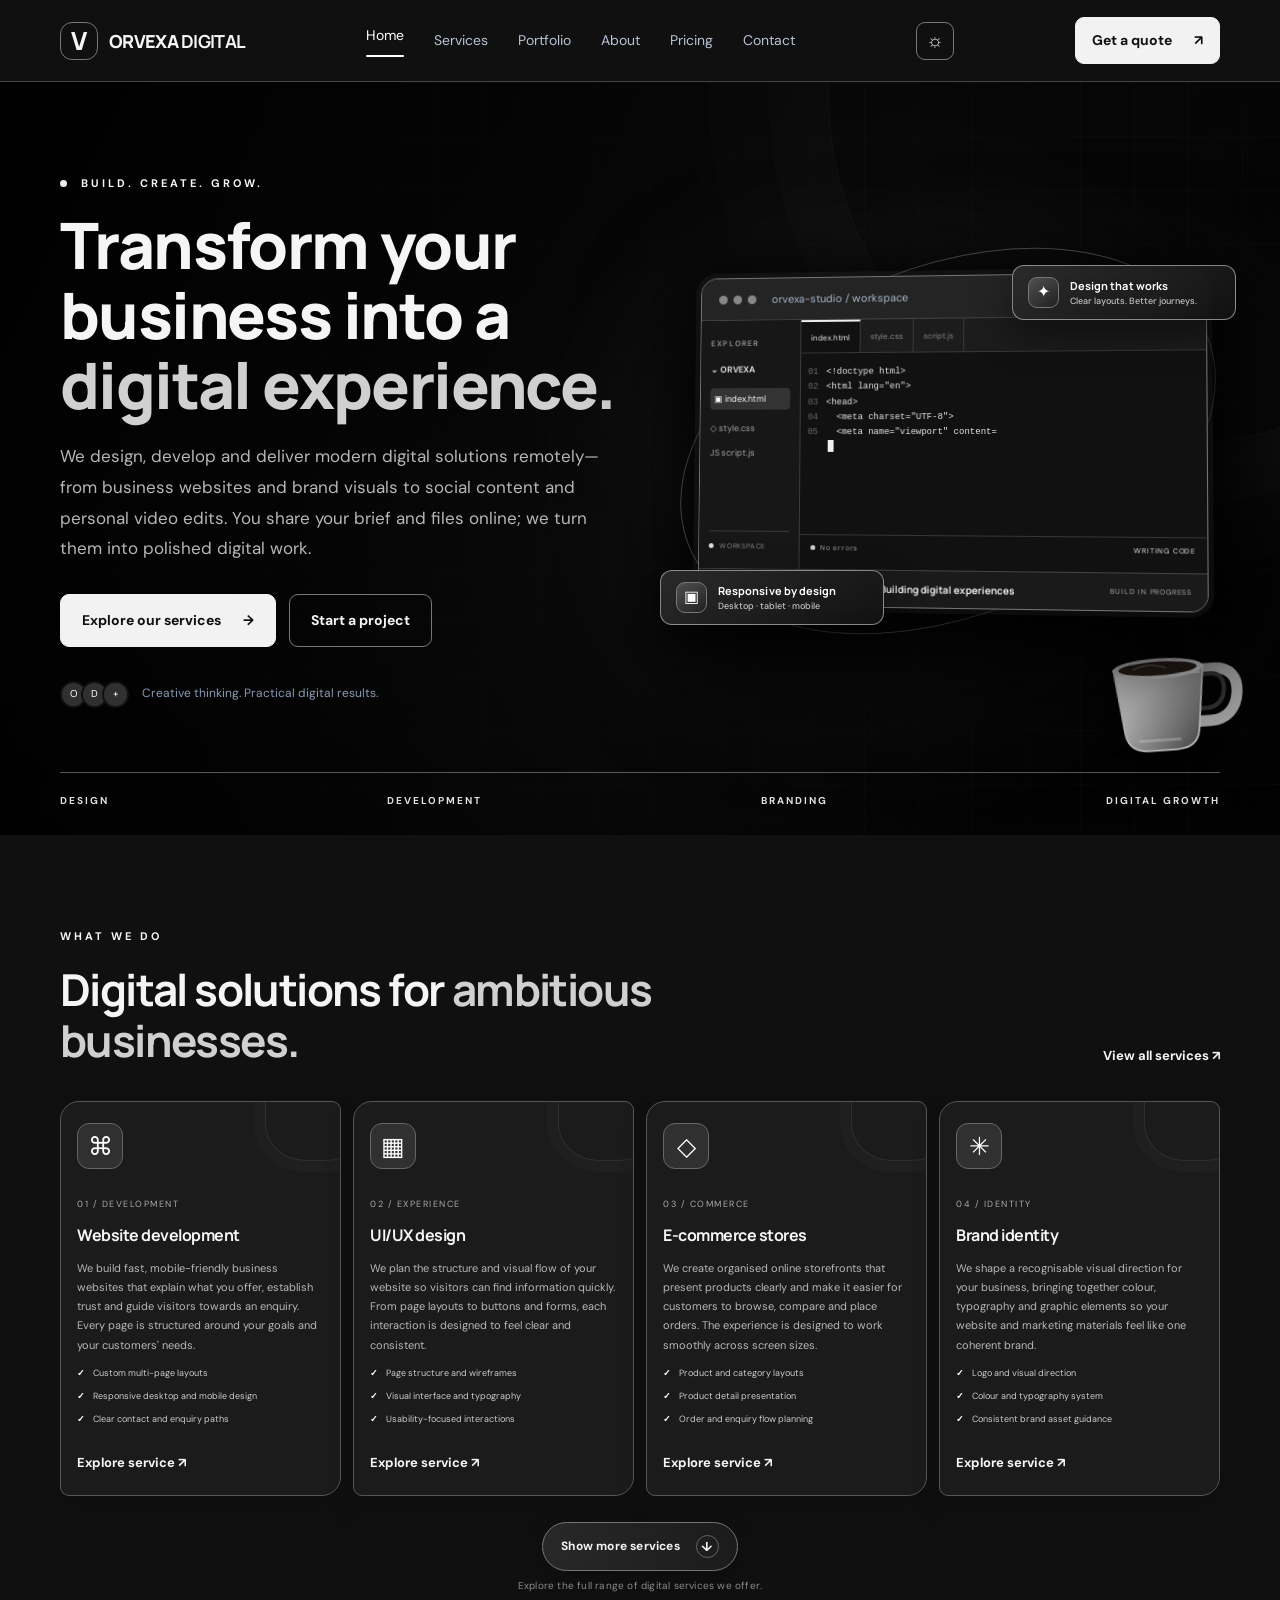
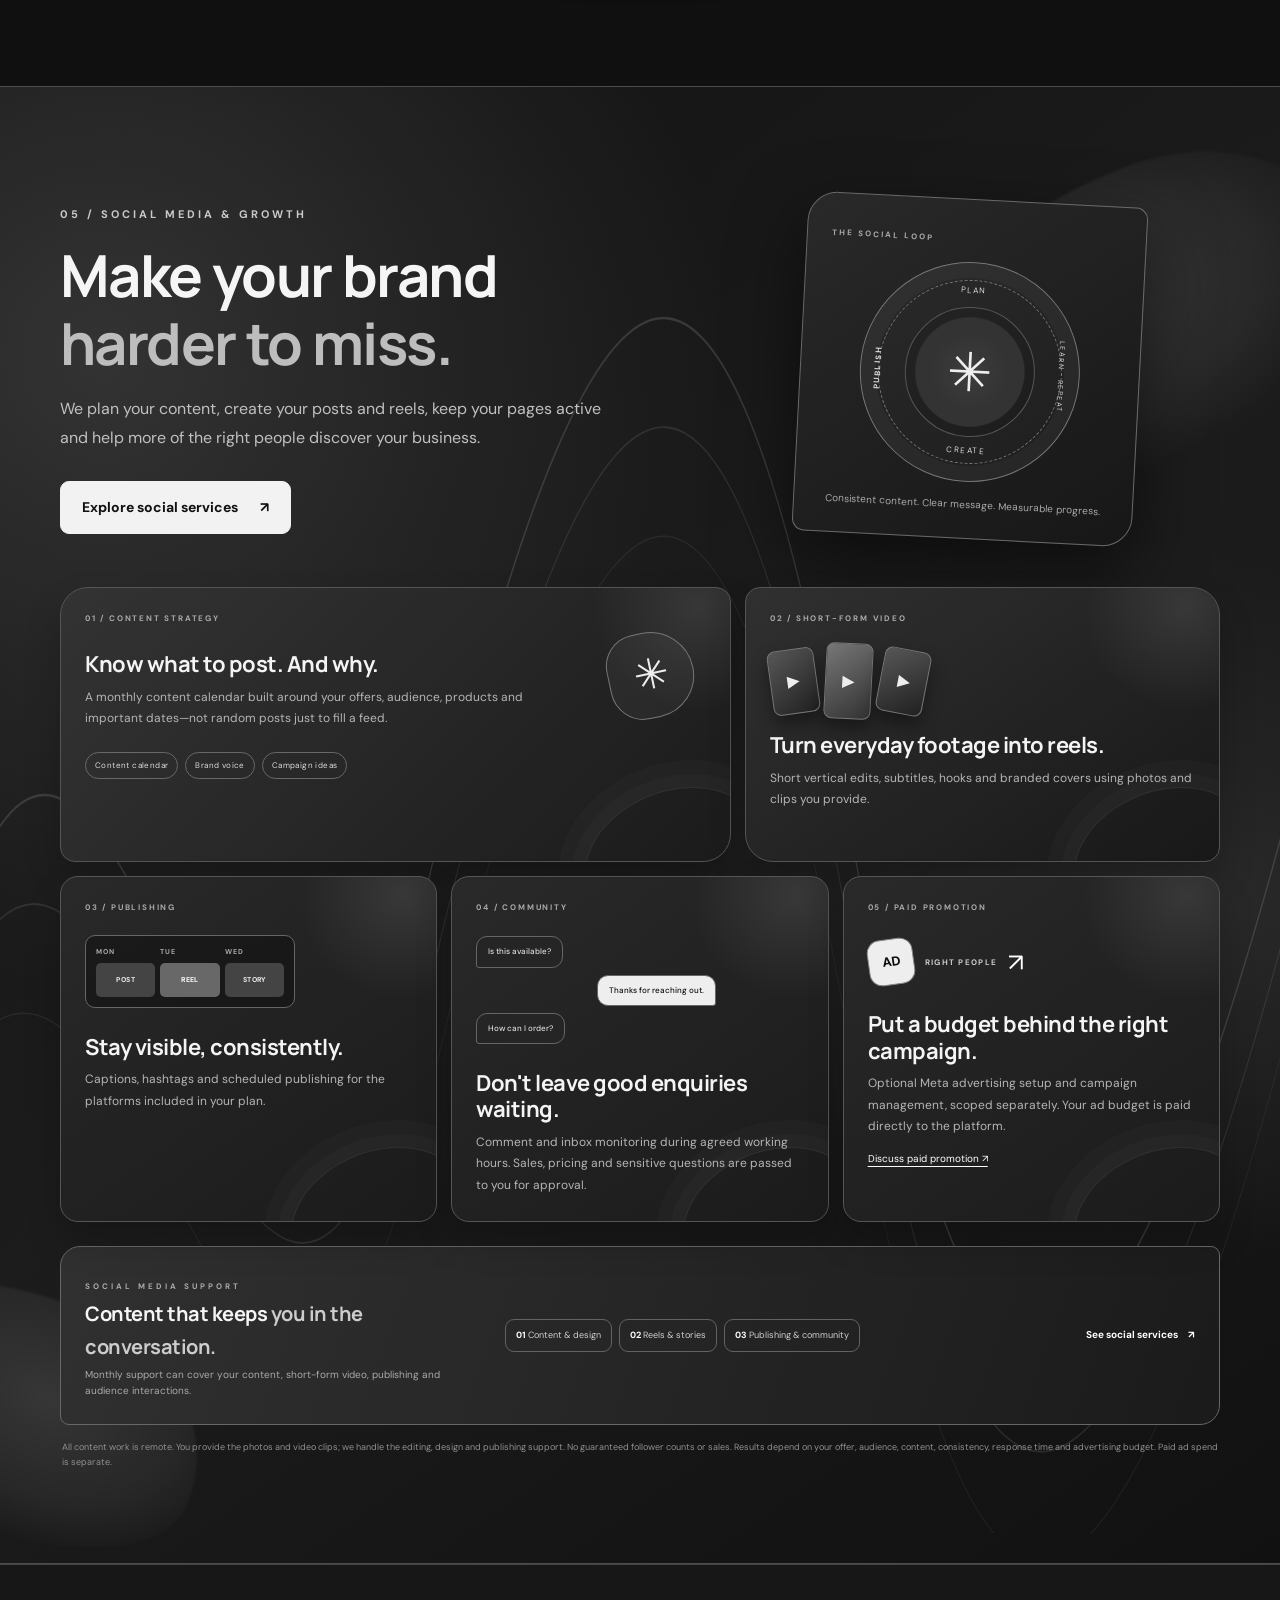
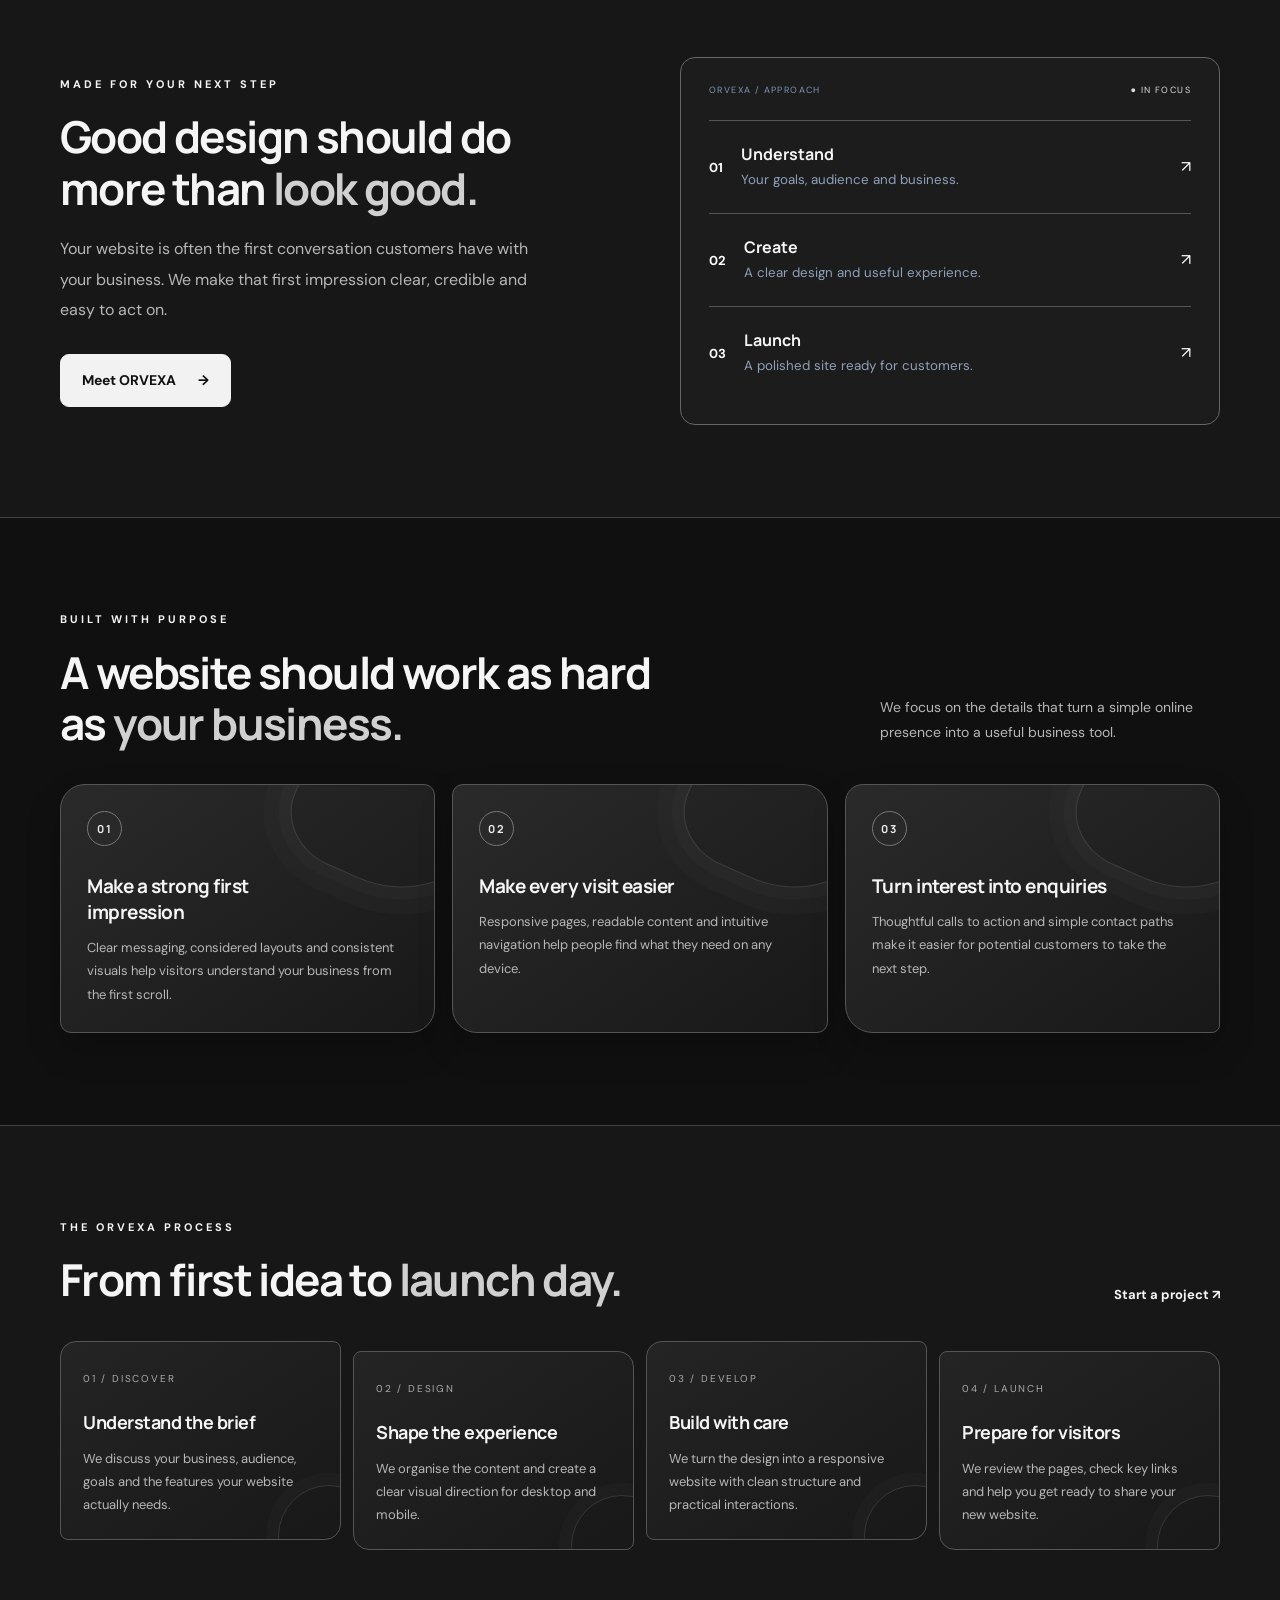
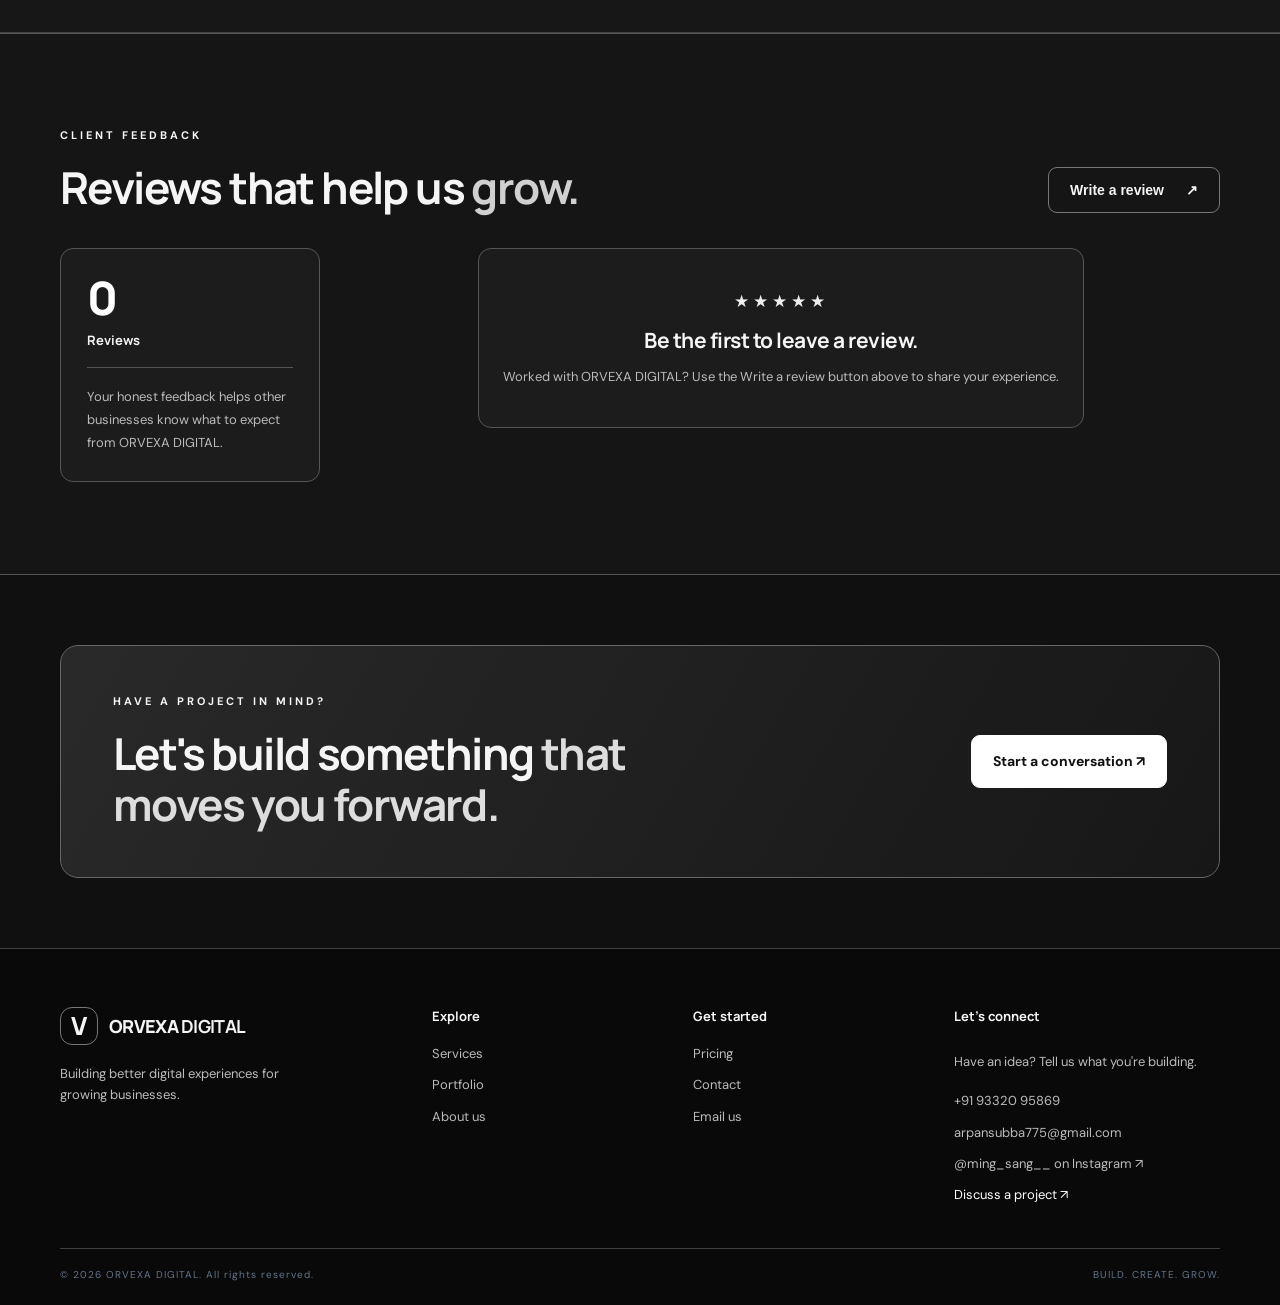
==== commit e8a196ab: "Load latest mobile responsive styles" ====
--- a/index.html
+++ b/index.html
@@ -1,5 +1,5 @@
 <!doctype html>
-<html lang="en"><head><meta charset="utf-8"><meta name="viewport" content="width=device-width, initial-scale=1"><meta name="description" content="ORVEXA DIGITAL creates responsive websites, e-commerce experiences, brand identities and social media marketing for growing businesses."><meta name="theme-color" content="#111111"><meta property="og:type" content="website"><meta property="og:site_name" content="ORVEXA DIGITAL"><meta property="og:title" content="ORVEXA DIGITAL — Build. Create. Grow."><meta property="og:description" content="ORVEXA DIGITAL creates responsive websites, e-commerce experiences, brand identities and social media marketing for growing businesses."><meta property="og:url" content="https://mobdev-jpg.github.io/business.web/"><link rel="canonical" href="https://mobdev-jpg.github.io/business.web/"><meta name="theme-color" content="#080d18"><meta name="description" content="ORVEXA DIGITAL builds modern websites, online stores and brand identities for growing businesses."><title>ORVEXA DIGITAL — Build. Create. Grow.</title><link rel="icon" href="data:image/svg+xml,%3Csvg xmlns='http://www.w3.org/2000/svg' viewBox='0 0 32 32'%3E%3Crect width='32' height='32' rx='8' fill='%23080d18'/%3E%3Cpath d='M8 9l8 14 8-14' fill='none' stroke='%233b82f6' stroke-width='3.5'/%3E%3C/svg%3E"><link rel="stylesheet" href="style.css?v=20261105-service-expand-v6"><script src="script.js?v=20261105-service-expand-v6" defer></script><script type="application/ld+json">{"@context":"https://schema.org","@type":"ProfessionalService","name":"ORVEXA DIGITAL","url":"https://mobdev-jpg.github.io/business.web/","description":"Responsive websites, UI/UX design, e-commerce experiences and brand identity."}</script></head>
+<html lang="en"><head><meta charset="utf-8"><meta name="viewport" content="width=device-width, initial-scale=1"><meta name="description" content="ORVEXA DIGITAL creates responsive websites, e-commerce experiences, brand identities and social media marketing for growing businesses."><meta name="theme-color" content="#111111"><meta property="og:type" content="website"><meta property="og:site_name" content="ORVEXA DIGITAL"><meta property="og:title" content="ORVEXA DIGITAL — Build. Create. Grow."><meta property="og:description" content="ORVEXA DIGITAL creates responsive websites, e-commerce experiences, brand identities and social media marketing for growing businesses."><meta property="og:url" content="https://mobdev-jpg.github.io/business.web/"><link rel="canonical" href="https://mobdev-jpg.github.io/business.web/"><meta name="theme-color" content="#080d18"><meta name="description" content="ORVEXA DIGITAL builds modern websites, online stores and brand identities for growing businesses."><title>ORVEXA DIGITAL — Build. Create. Grow.</title><link rel="icon" href="data:image/svg+xml,%3Csvg xmlns='http://www.w3.org/2000/svg' viewBox='0 0 32 32'%3E%3Crect width='32' height='32' rx='8' fill='%23080d18'/%3E%3Cpath d='M8 9l8 14 8-14' fill='none' stroke='%233b82f6' stroke-width='3.5'/%3E%3C/svg%3E"><link rel="stylesheet" href="style.css?v=20261106-mobile-v1"><script src="script.js?v=20261105-service-expand-v6" defer></script><script type="application/ld+json">{"@context":"https://schema.org","@type":"ProfessionalService","name":"ORVEXA DIGITAL","url":"https://mobdev-jpg.github.io/business.web/","description":"Responsive websites, UI/UX design, e-commerce experiences and brand identity."}</script></head>
 <body><header class="site-header"><div class="container nav-wrap"><a class="brand" href="index.html"><span class="brand-mark">V</span><span>ORVEXA <b>DIGITAL</b></span></a><button class="menu-toggle" aria-label="Open menu" aria-expanded="false">☰</button><nav class="nav-links"><a class="active" href="index.html">Home</a><a href="services.html">Services</a><a href="portfolio.html">Portfolio</a><a href="about.html">About</a><a href="pricing.html">Pricing</a><a href="contact.html">Contact</a></nav><button class="theme-toggle" type="button" aria-label="Switch to light theme" title="Switch theme">☼</button><a class="button button-small" href="contact.html">Get a quote <span>↗</span></a></div></header>
 <main><section class="hero"><div class="hero-glow"></div><video class="hero-work-video" autoplay muted loop playsinline preload="auto" poster="https://images.pexels.com/videos/4057991/pexels-photo-4057991.jpeg?auto=compress&dpr=1&h=750&w=1260" aria-hidden="true"><source src="https://videos.pexels.com/video-files/4057995/4057995-hd_1920_1080_25fps.mp4" type="video/mp4"></video><div class="hero-video-shade" aria-hidden="true"></div><div class="hero-coffee-cup" aria-hidden="true">
   <span class="coffee-steam steam-one"></span><span class="coffee-steam steam-two"></span><span class="coffee-steam steam-three"></span>
--- a/style.css
+++ b/style.css
@@ -213,7 +213,7 @@
 @media(max-width:560px){.outcomes-grid,.process-grid{grid-template-columns:1fr}.outcome-card{min-height:0}.process-step{border-right:0;border-bottom:1px solid #555}.process-step:last-child{border-bottom:0}.process-step:nth-child(2){border-bottom:1px solid #555}}
 
 
-/* Live workspace video and refined browser-card hover interaction */
+
 .hero{isolation:isolate;background-color:#101010}
 .hero-work-video{position:absolute;inset:0;width:100%;height:100%;object-fit:cover;object-position:center 52%;z-index:0;filter:grayscale(1) brightness(.62);pointer-events:none}
 .hero-video-shade{position:absolute;inset:0;z-index:1;pointer-events:none;background:linear-gradient(90deg,rgba(0,0,0,.82) 0%,rgba(0,0,0,.67) 42%,rgba(0,0,0,.44) 100%),linear-gradient(0deg,rgba(0,0,0,.36),transparent 42%,rgba(0,0,0,.2))}
@@ -747,3 +747,280 @@
  .contact-modal-footer{align-items:flex-start;flex-direction:column}
 }
 @media(prefers-reduced-motion:reduce){.contact-modal-backdrop,.contact-modal{animation:none}.contact-modal-option,.contact-modal-close,.contact-app-arrow{transition:none}}
+
+
+/* Homepage service grid: four visible cards with a stable show-more control */
+@media(min-width:901px){#home-service-grid{grid-template-columns:repeat(4,minmax(0,1fr))}}
+#home-service-grid>[data-extra-service][hidden]{display:none!important}
+.service-expand-wrap{display:flex;flex-direction:column;align-items:center;gap:7px;margin:26px auto 0}
+.service-expand-button{display:inline-flex;align-items:center;justify-content:center;gap:16px;min-width:190px;padding:12px 18px;border:1px solid #777;border-radius:999px;background:linear-gradient(110deg,#292929,#1b1b1b);color:#f3f3f3;font:700 12px 'DM Sans',sans-serif;letter-spacing:.2px;cursor:pointer;box-shadow:0 9px 24px #0003;transition:transform .2s ease,border-color .2s ease,background .2s ease,box-shadow .2s ease}
+.service-expand-button:hover{transform:translateY(-3px);border-color:#bbb;background:linear-gradient(110deg,#373737,#222);box-shadow:0 14px 30px #0005}
+.service-expand-button:focus-visible{outline:2px solid #fff;outline-offset:4px}
+.service-expand-icon{display:grid;place-items:center;width:23px;height:23px;border:1px solid #666;border-radius:50%;font-size:13px;line-height:1;transition:transform .2s ease}
+.service-expand-button[aria-expanded="true"] .service-expand-icon{transform:rotate(180deg)}
+.service-expand-note{margin:0;color:#888;font-size:10px;letter-spacing:.2px;text-align:center}
+.service-card-reveal{animation:service-card-appear .32s cubic-bezier(.2,.75,.25,1) both;animation-delay:calc(var(--service-reveal-order,0)*55ms)}
+@keyframes service-card-appear{from{opacity:0;transform:translateY(9px)}to{opacity:1;transform:translateY(0)}}
+body[data-theme="light"] .service-expand-button{background:linear-gradient(110deg,#fff,#eee);color:#111;border-color:#aaa;box-shadow:0 9px 24px #0001}
+body[data-theme="light"] .service-expand-button:hover{background:#fff;border-color:#555}
+body[data-theme="light"] .service-expand-button:focus-visible{outline-color:#111}
+body[data-theme="light"] .service-expand-icon{border-color:#aaa}
+body[data-theme="light"] .service-expand-note{color:#666}
+@media(max-width:900px){#home-service-grid{grid-template-columns:repeat(2,minmax(0,1fr))}}
+@media(max-width:680px){#home-service-grid{grid-template-columns:1fr}.service-expand-wrap{margin-top:20px}}
+@media(prefers-reduced-motion:reduce){.service-expand-button,.service-expand-icon{transition:none}.service-card-reveal{animation:none}}
+
+/* MOBILE-ONLY UI PASS — desktop styles above remain untouched */
+@media (max-width:680px) {
+  html { scroll-padding-top:78px; }
+  body { overflow-x:hidden; padding-bottom:calc(84px + env(safe-area-inset-bottom)); }
+  .container { width:calc(100% - 32px); max-width:var(--max); }
+  .site-header {
+    height:66px;
+    -webkit-backdrop-filter:none;
+    backdrop-filter:none;
+    background:rgba(16,16,16,.98);
+  }
+  .nav-wrap { gap:9px; }
+  .brand { gap:8px; font-size:15px; letter-spacing:-.5px; }
+  .brand-mark { width:34px; height:34px; border-radius:10px; font-size:22px; }
+  .menu-toggle {
+    display:grid;
+    place-items:center;
+    width:42px;
+    height:42px;
+    margin:0 0 0 auto;
+    padding:0;
+    border:1px solid #686868;
+    border-radius:11px;
+    background:#202020;
+    color:#f5f5f5;
+    font-size:21px;
+    line-height:1;
+    cursor:pointer;
+  }
+  .theme-toggle { width:42px; height:42px; margin:0; border-radius:11px; font-size:18px; }
+  .nav-wrap>.button {
+    display:flex!important;
+    position:fixed;
+    left:16px;
+    right:16px;
+    bottom:calc(10px + env(safe-area-inset-bottom));
+    z-index:35;
+    width:auto;
+    min-height:51px;
+    padding:12px 18px;
+    border-radius:14px;
+    box-shadow:0 12px 32px #0009;
+    font-size:14px;
+  }
+  .nav-links {
+    display:none;
+    position:fixed;
+    top:74px;
+    left:16px;
+    right:16px;
+    z-index:80;
+    max-height:calc(100dvh - 158px);
+    overflow-y:auto;
+    overscroll-behavior:contain;
+    padding:12px;
+    border:1px solid #555;
+    border-radius:16px;
+    background:#191919;
+    box-shadow:0 22px 55px #000b;
+    flex-direction:row;
+    align-items:stretch;
+    gap:8px;
+  }
+  .nav-links.open { display:grid; grid-template-columns:repeat(2,minmax(0,1fr)); }
+  .nav-links a {
+    display:flex;
+    align-items:center;
+    min-height:45px;
+    padding:10px 12px;
+    border:1px solid #404040;
+    border-radius:10px;
+    background:#222;
+    color:#ddd;
+    font-size:13px;
+    line-height:1.3;
+  }
+  .nav-links a.active {
+    border-color:#aaa;
+    background:#eee;
+    color:#111;
+  }
+  .nav-links a.active:after { display:none; }
+  body[data-theme="light"] .site-header { background:rgba(255,255,255,.98); }
+  body[data-theme="light"] .menu-toggle { background:#f2f2f2; color:#111; border-color:#aaa; }
+  body[data-theme="light"] .nav-links { background:#f7f7f7; border-color:#bbb; box-shadow:0 22px 55px #0002; }
+  body[data-theme="light"] .nav-links a { background:#fff; color:#333; border-color:#ddd; }
+  body[data-theme="light"] .nav-links a.active { background:#171717; color:#fff; border-color:#171717; }
+  body[data-theme="light"] .nav-wrap>.button { background:#171717; color:#fff; border-color:#171717; }
+
+  .hero { padding:48px 0 18px; }
+  .hero-grid { grid-template-columns:minmax(0,1fr); gap:8px; }
+  .hero h1 { max-width:100%; font-size:clamp(35px,9vw,45px); line-height:1.06; letter-spacing:-1.25px; }
+  .hero-text { max-width:100%; font-size:14px; line-height:1.75; }
+  .eyebrow { font-size:9px; letter-spacing:2.1px; margin-bottom:12px; }
+  .button-row { gap:9px; margin-top:22px; }
+  .button-row .button { flex:1 1 145px; min-height:46px; padding:12px 14px; gap:10px; }
+  .hero-art { min-height:0; margin:18px 0 0; padding:4px 0 8px; }
+  .orbit { display:none; }
+  .code-card {
+    width:100%;
+    max-width:100%;
+    border-radius:14px;
+    transform:none;
+    box-shadow:0 14px 35px #0009;
+  }
+  .code-workspace { grid-template-columns:72px minmax(0,1fr); min-height:205px; }
+  .code-file-rail { gap:10px; padding:13px 6px; font-size:7px; }
+  .code-file-rail small { font-size:7px; letter-spacing:.8px; }
+  .code-file-rail strong,.code-file-rail>span { font-size:8px; }
+  .code-tabbar span { padding:0 7px; font-size:7px; }
+  .code-editor-body { grid-template-columns:21px minmax(0,1fr); min-height:150px; max-height:150px; padding:9px 6px 8px 0; }
+  .code-line-numbers,.code-stream { font-size:7.5px; line-height:1.65; }
+  .code-line-numbers { padding-right:5px; }
+  .code-caret { width:5px; height:10px; }
+  .code-editor-footer { padding:7px 8px; font-size:6px; }
+  .code-card-bottom { padding:9px 11px; }
+  .code-card-bottom>span:first-child { font-size:6px; }
+  .code-card-bottom strong { font-size:9px; }
+  .code-build-state { font-size:6px; }
+  .hero-coffee-cup { right:1%; bottom:2%; width:76px; opacity:.48; }
+  .hero-bottom { margin-top:27px; padding-top:15px; gap:8px 12px; font-size:7px; letter-spacing:1px; }
+  .section { padding:54px 0; }
+  .content-section { padding:48px 0; }
+  .section-heading { display:block; margin-bottom:22px; }
+  .section-heading h2,.page-hero h1 { font-size:clamp(29px,7.5vw,37px); line-height:1.12; letter-spacing:-1px; }
+  .section-heading .text-link { margin-top:12px; }
+  .page-hero { padding:48px 0 38px; }
+  .page-hero p:not(.eyebrow) { font-size:14px; line-height:1.75; }
+  .cta-section { padding:38px 0; }
+  .cta-box { padding:26px 21px; gap:19px; border-radius:16px; }
+  .cta-box h2 { font-size:clamp(27px,7vw,34px); line-height:1.15; }
+  .cta-box>.button { width:100%; min-height:47px; }
+  .service-grid,.content-grid { grid-template-columns:minmax(0,1fr); gap:13px; }
+  .service-card,.content-card { min-width:0; padding:20px 18px; border-radius:16px 9px 16px 9px; }
+  .service-card h3,.content-card h3 { font-size:18px; line-height:1.25; }
+  .service-card p,.content-card p,.content-card li { font-size:13px; line-height:1.7; overflow-wrap:anywhere; }
+  .service-details { gap:7px; margin-bottom:16px; font-size:11px; }
+  .card-icon { width:40px; height:40px; margin-bottom:18px; font-size:21px; }
+  .service-card:hover,.outcome-card:hover,.process-step:hover { transform:none; }
+  .content-card[id], [id] { scroll-margin-top:82px; }
+  .price-card .price { font-size:34px; }
+  .price-card ul { padding-left:17px; }
+  .price-card .button { width:100%; min-height:46px; }
+  .split-feature,.contact-layout { grid-template-columns:minmax(0,1fr); gap:20px; }
+  .feature-panel,.contact-info { padding:21px 18px; border-radius:14px; }
+  .feature-line { gap:12px; padding:17px 0; }
+  .feature-line strong { font-size:14px; }
+  .footer-grid { grid-template-columns:repeat(2,minmax(0,1fr)); gap:23px 17px; }
+  .footer-grid>div { min-width:0; overflow-wrap:anywhere; }
+  .footer-grid p,.footer-grid>div>a:not(.brand) { font-size:12px; }
+  .footer-bottom { padding-top:15px; font-size:9px; }
+
+  .service-main-section { padding-top:30px; }
+  .service-track-nav {
+    grid-template-columns:repeat(2,minmax(0,1fr));
+    gap:7px;
+    margin-bottom:27px;
+    padding:8px;
+    border-radius:13px;
+  }
+  .service-track-bridge { display:none; }
+  .service-track-link {
+    grid-template-columns:25px minmax(0,1fr);
+    column-gap:7px;
+    min-width:0;
+    padding:9px 7px;
+    border:1px solid transparent;
+  }
+  .service-track-link>span { width:24px; height:24px; font-size:8px; }
+  .service-track-link strong { font-size:9px; line-height:1.35; }
+  .service-track-link small { display:none; }
+  .service-category-heading { margin-bottom:18px; }
+  .website-plan-bridge { flex-wrap:wrap; justify-content:center; gap:7px; margin-top:36px; font-size:7px; letter-spacing:1px; }
+  .website-plan-bridge i { min-width:12px; }
+  .website-plan-bridge b { flex:0 0 25px; width:25px; height:25px; }
+  .service-social-section { padding-top:46px; padding-bottom:46px; }
+  .service-social-heading { grid-template-columns:minmax(0,1fr); gap:15px; margin-bottom:24px; }
+  .service-social-heading h2 { font-size:clamp(30px,8vw,39px); line-height:1.12; }
+  .service-social-heading>div:first-child>p:last-child { font-size:13px; line-height:1.75; }
+  .social-platform-stack { width:100%; justify-content:center; gap:5px; padding:10px 7px; }
+  .social-platform-stack span { padding:7px 6px; font-size:7px; letter-spacing:.5px; }
+  .service-social-package-intro { align-items:flex-start; flex-direction:column; gap:5px; padding-top:13px; }
+  .service-social-package-intro>span { font-size:8px; letter-spacing:1.1px; }
+  .service-social-package-intro p,.service-platform-note { font-size:11px; line-height:1.7; }
+  .social-plan-grid,.social-addons-grid { grid-template-columns:minmax(0,1fr); gap:12px; }
+  .social-plan-card { padding:20px 18px; border-radius:15px 9px 15px 9px; }
+  .social-plan-featured { transform:none; }
+  .social-plan-card h3 { margin-top:18px; font-size:23px; }
+  .social-plan-for { min-height:0; font-size:12px; }
+  .social-plan-card .price { font-size:31px; }
+  .social-plan-card ul { gap:9px; font-size:12px; line-height:1.6; padding:14px 0 18px; }
+  .social-plan-card .button { width:100%; min-height:46px; align-self:stretch; }
+  .social-addon-card { padding:18px; }
+  .social-addon-card p,.social-scope-panel ul { font-size:12px; line-height:1.7; }
+  .social-scope-panel { grid-template-columns:minmax(0,1fr); gap:12px; padding:19px 17px; }
+  .social-scope-panel h3 { font-size:19px; }
+  .social-service-process { padding-top:48px; padding-bottom:48px; }
+  .social-service-process-inner { grid-template-columns:minmax(0,1fr); gap:22px; }
+  .social-service-process-inner h2 { font-size:clamp(29px,7.5vw,36px); }
+  .social-service-steps article { grid-template-columns:34px minmax(0,1fr); gap:11px; padding:15px 0; }
+  .social-service-steps article>b { width:30px; height:30px; }
+  .social-service-steps p { font-size:12px; line-height:1.7; }
+
+  .outcomes-grid,.process-grid { grid-template-columns:minmax(0,1fr); gap:11px; }
+  .outcome-card,.process-step { min-height:0; padding:19px; border-radius:15px 9px 15px 9px; }
+  .process-step,.process-step:nth-child(even),.process-step:last-child { border:1px solid #555; transform:none; }
+  .process-step h3 { margin:12px 0 7px; font-size:17px; }
+  .process-step p,.outcome-card p { font-size:12px; }
+  body[data-theme="light"] .process-step,body[data-theme="light"] .process-step:last-child { border:1px solid #bbb; }
+  .reviews-layout { grid-template-columns:minmax(0,1fr); gap:13px; }
+  .reviews-summary { padding:18px; }
+  .review-card { padding:17px; }
+  .review-form { padding:17px; gap:14px; }
+  .review-form-actions { align-items:stretch; }
+  .review-form-actions .button,.review-form-actions .review-cancel { flex:1; min-height:44px; }
+  .review-label input,.review-label textarea,.contact-form input,.contact-form select,.contact-form textarea { font-size:16px; }
+  .contact-form { gap:14px; padding:18px; }
+  .contact-form label { font-size:12px; }
+  .contact-form input,.contact-form select,.contact-form textarea { padding:13px 12px; }
+  .contact-form>button { width:100%; min-height:48px; }
+  .contact-info { overflow-wrap:anywhere; }
+  .contact-modal-backdrop { padding:12px; }
+  .contact-modal { width:100%; max-height:calc(100dvh - 24px); overflow-y:auto; padding:22px 17px 17px; border-radius:17px; }
+  .contact-modal-heading { padding:19px 34px 15px 0; }
+  .contact-modal-heading h3 { font-size:25px; }
+  .contact-modal-option { min-height:65px; gap:11px; padding:11px; }
+  .contact-modal-footer { align-items:flex-start; flex-direction:column; gap:10px; }
+  .contact-modal-footer button { min-height:40px; }
+  img,video,svg { max-width:100%; }
+  button,a { -webkit-tap-highlight-color:transparent; }
+}
+@media (max-width:380px) {
+  .container { width:calc(100% - 24px); }
+  .brand { font-size:13px; gap:6px; }
+  .brand-mark { width:31px; height:31px; font-size:20px; }
+  .nav-links.open { grid-template-columns:minmax(0,1fr); }
+  .nav-links { left:12px; right:12px; }
+  .nav-wrap>.button { left:12px; right:12px; }
+  .hero h1 { font-size:34px; }
+  .hero-art { margin-top:13px; }
+  .hero-coffee-cup { width:62px; right:0; bottom:0; }
+  .code-workspace { grid-template-columns:minmax(0,1fr); }
+  .code-file-rail { display:none; }
+  .code-editor-body { grid-template-columns:19px minmax(0,1fr); }
+  .code-line-numbers,.code-stream { font-size:7px; }
+  .service-track-nav { grid-template-columns:minmax(0,1fr); }
+  .service-track-link { grid-template-columns:27px minmax(0,1fr); }
+  .service-track-link small { display:block; font-size:8px; }
+  .social-platform-stack { flex-wrap:wrap; }
+  .footer-grid { grid-template-columns:minmax(0,1fr); }
+  .footer-grid>div { gap:8px; }
+  .contact-modal-topline { font-size:8px; letter-spacing:1.2px; }
+}
+
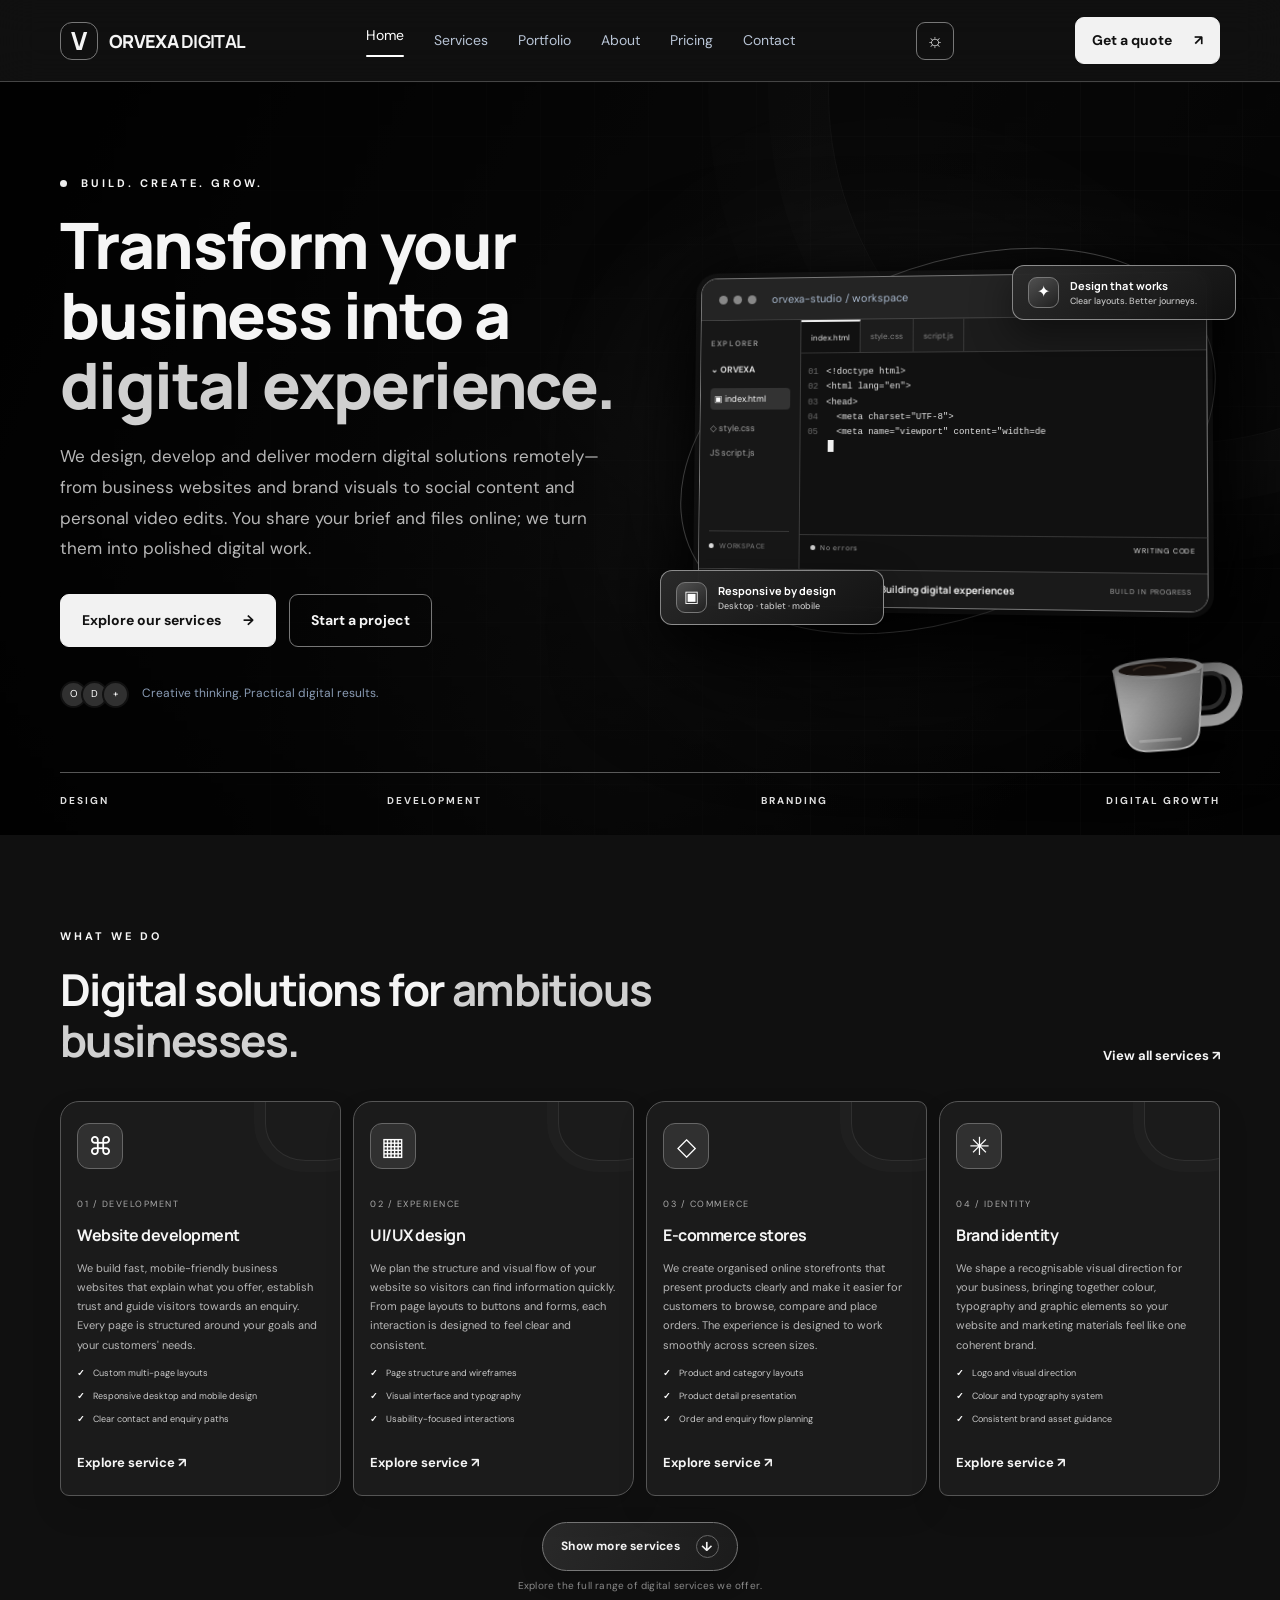
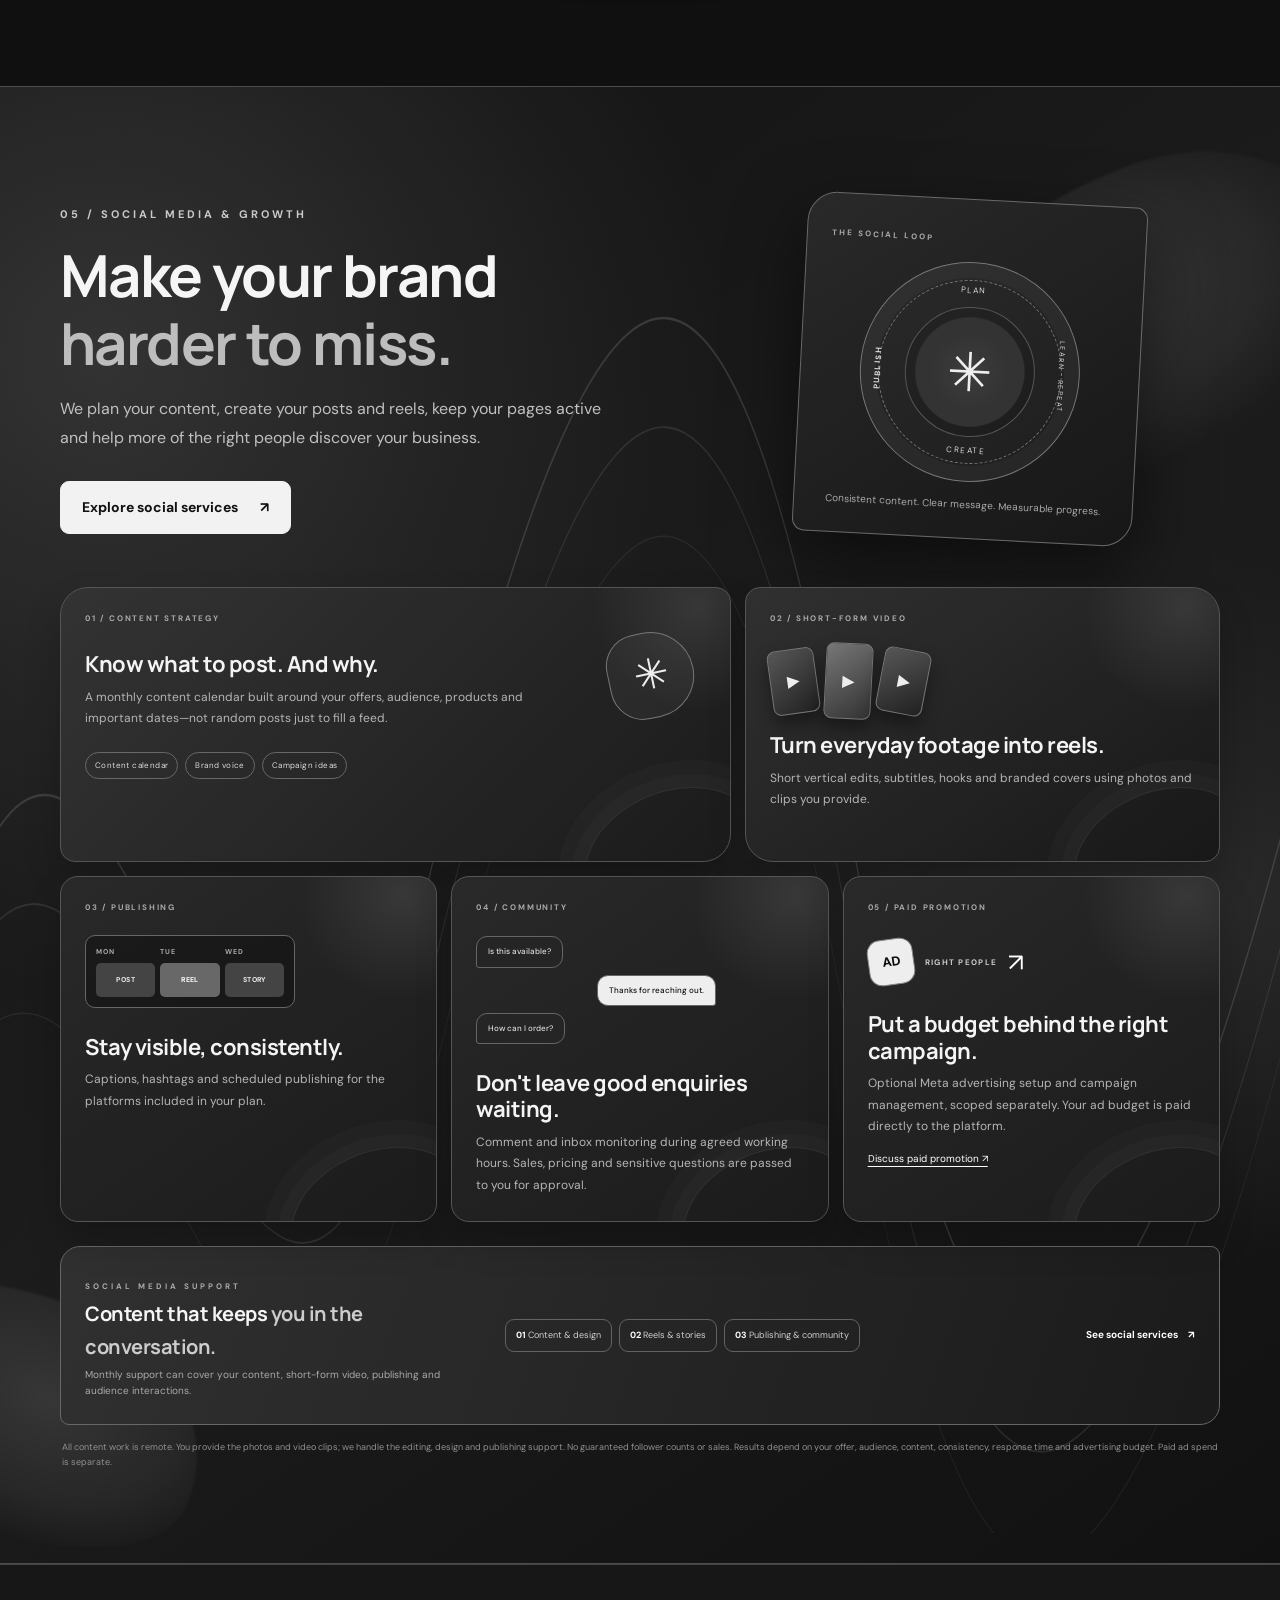
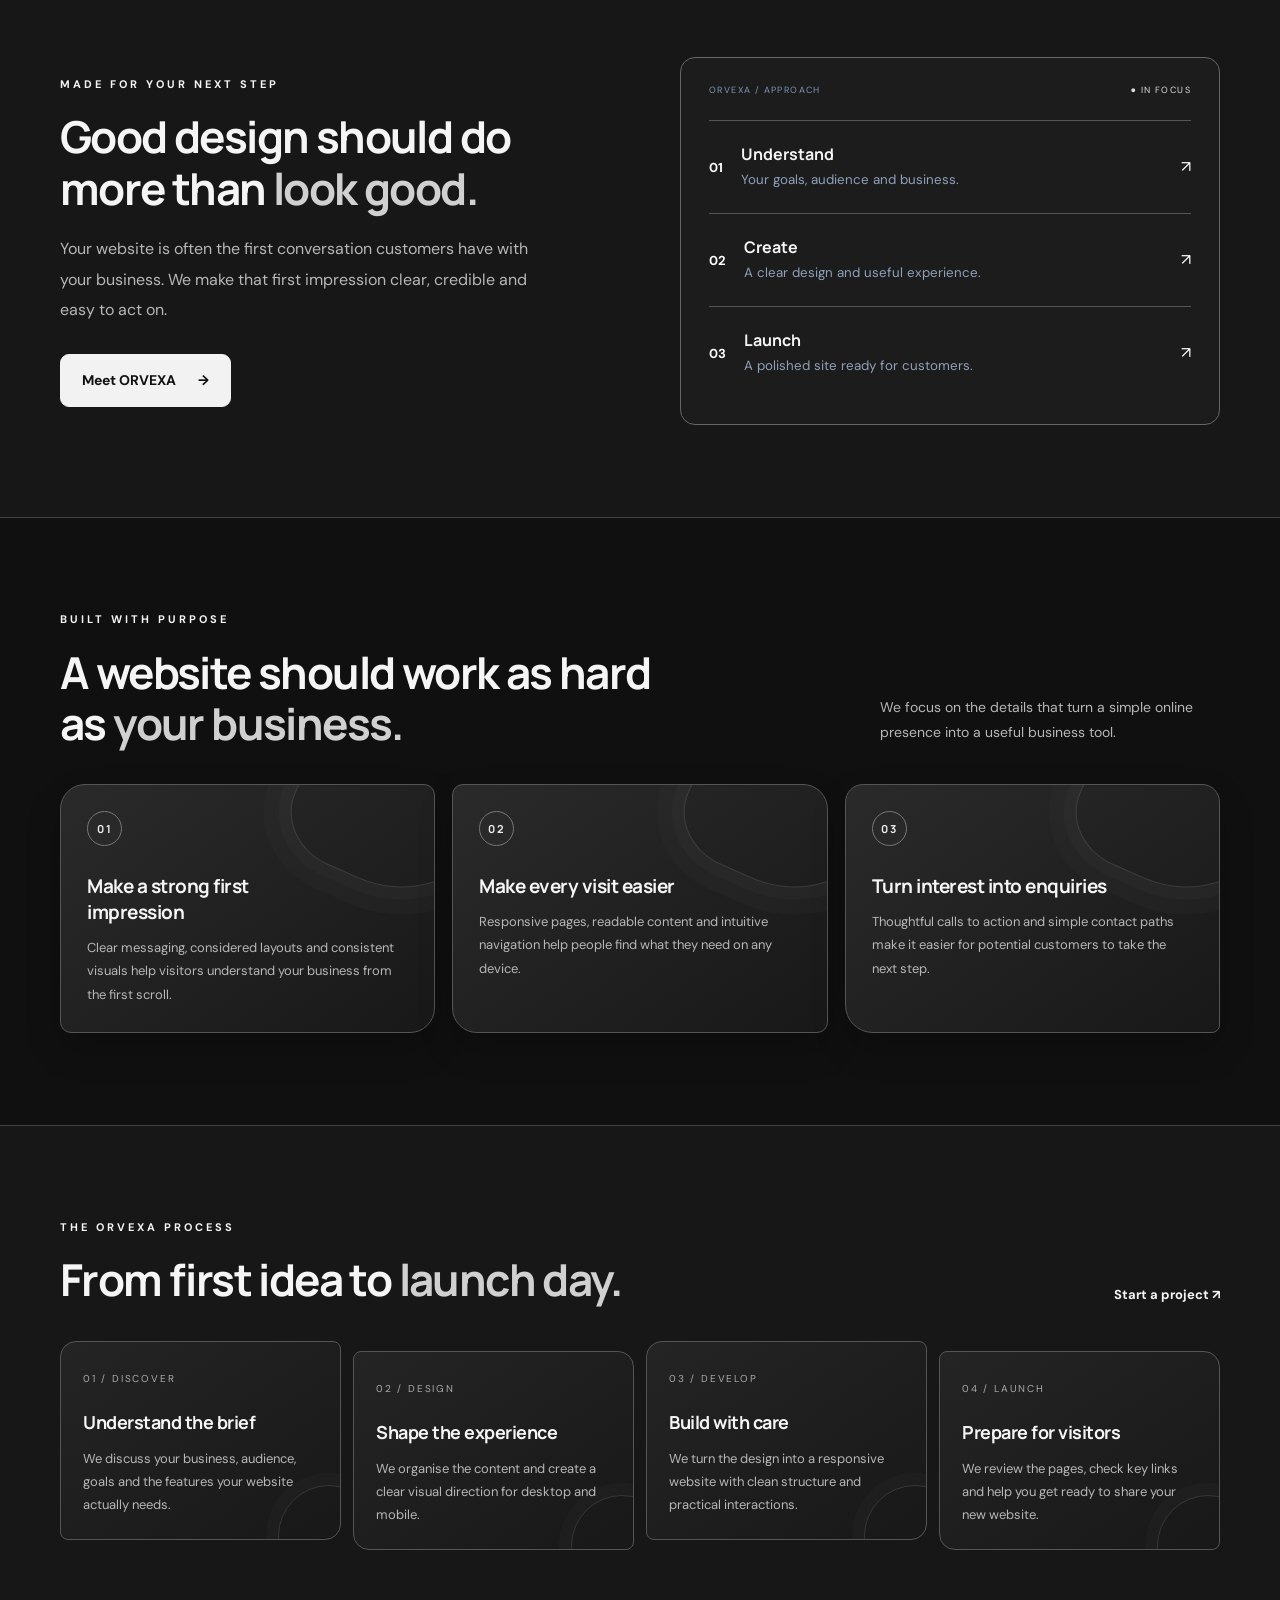
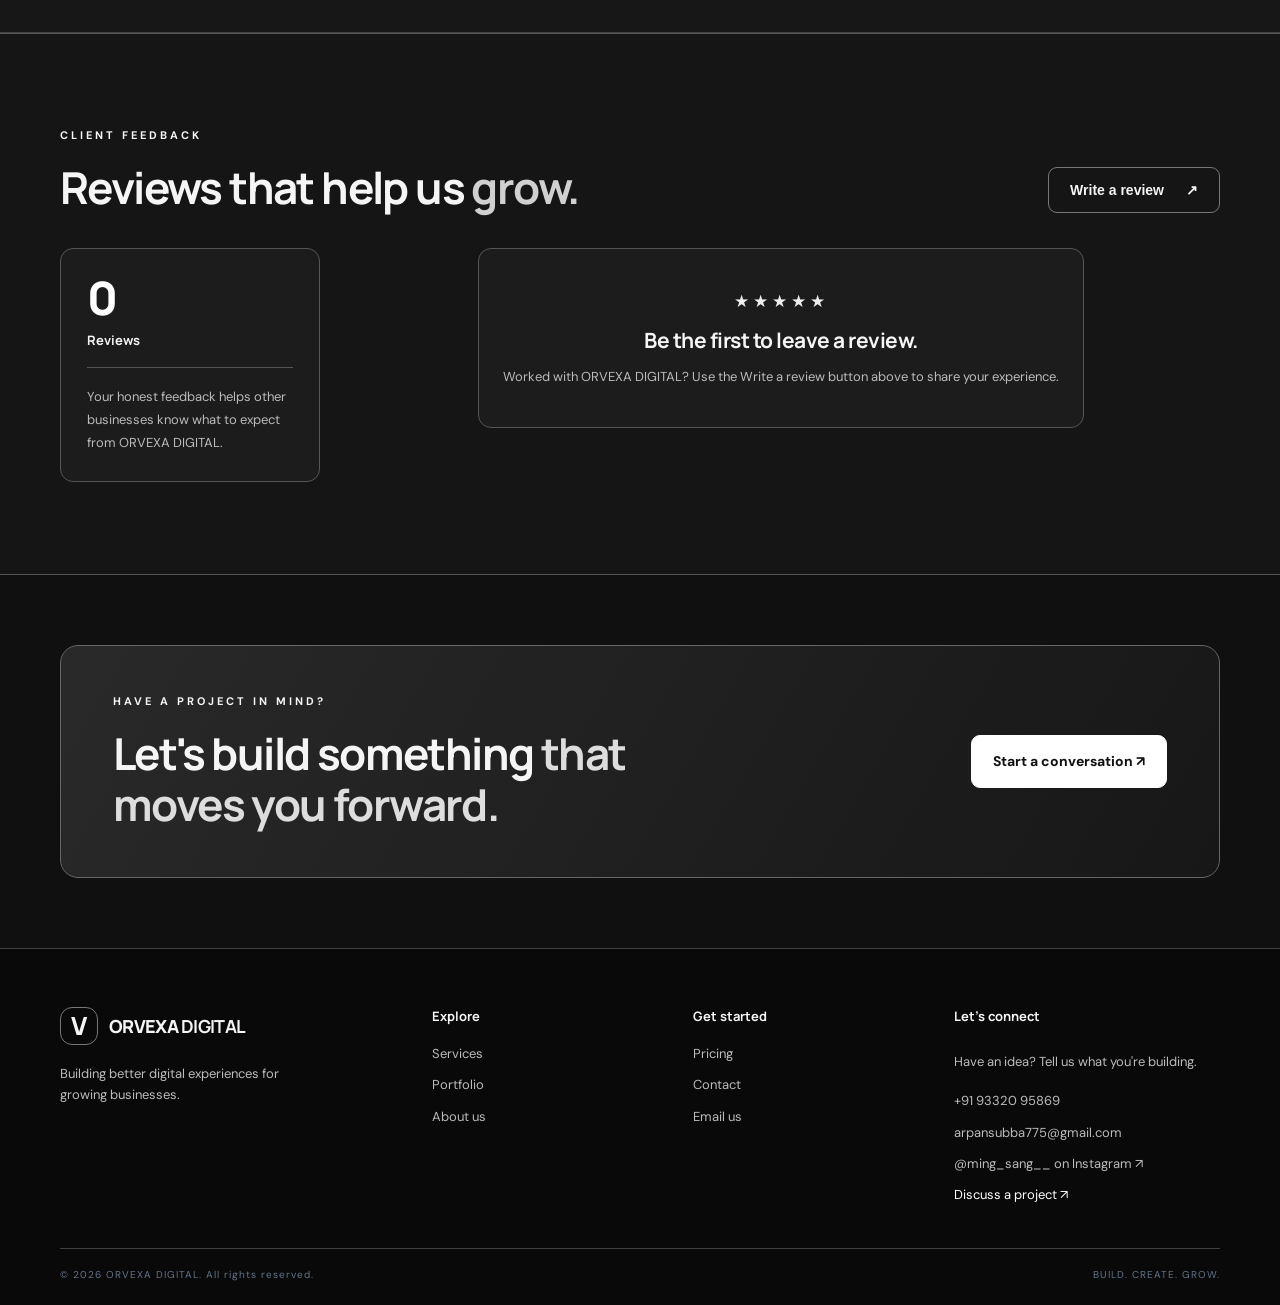
==== commit 313aa189: "Refresh mobile readability stylesheet" ====
--- a/index.html
+++ b/index.html
@@ -1,5 +1,5 @@
 <!doctype html>
-<html lang="en"><head><meta charset="utf-8"><meta name="viewport" content="width=device-width, initial-scale=1"><meta name="description" content="ORVEXA DIGITAL creates responsive websites, e-commerce experiences, brand identities and social media marketing for growing businesses."><meta name="theme-color" content="#111111"><meta property="og:type" content="website"><meta property="og:site_name" content="ORVEXA DIGITAL"><meta property="og:title" content="ORVEXA DIGITAL — Build. Create. Grow."><meta property="og:description" content="ORVEXA DIGITAL creates responsive websites, e-commerce experiences, brand identities and social media marketing for growing businesses."><meta property="og:url" content="https://mobdev-jpg.github.io/business.web/"><link rel="canonical" href="https://mobdev-jpg.github.io/business.web/"><meta name="theme-color" content="#080d18"><meta name="description" content="ORVEXA DIGITAL builds modern websites, online stores and brand identities for growing businesses."><title>ORVEXA DIGITAL — Build. Create. Grow.</title><link rel="icon" href="data:image/svg+xml,%3Csvg xmlns='http://www.w3.org/2000/svg' viewBox='0 0 32 32'%3E%3Crect width='32' height='32' rx='8' fill='%23080d18'/%3E%3Cpath d='M8 9l8 14 8-14' fill='none' stroke='%233b82f6' stroke-width='3.5'/%3E%3C/svg%3E"><link rel="stylesheet" href="style.css?v=20261106-mobile-v1"><script src="script.js?v=20261105-service-expand-v6" defer></script><script type="application/ld+json">{"@context":"https://schema.org","@type":"ProfessionalService","name":"ORVEXA DIGITAL","url":"https://mobdev-jpg.github.io/business.web/","description":"Responsive websites, UI/UX design, e-commerce experiences and brand identity."}</script></head>
+<html lang="en"><head><meta charset="utf-8"><meta name="viewport" content="width=device-width, initial-scale=1"><meta name="description" content="ORVEXA DIGITAL creates responsive websites, e-commerce experiences, brand identities and social media marketing for growing businesses."><meta name="theme-color" content="#111111"><meta property="og:type" content="website"><meta property="og:site_name" content="ORVEXA DIGITAL"><meta property="og:title" content="ORVEXA DIGITAL — Build. Create. Grow."><meta property="og:description" content="ORVEXA DIGITAL creates responsive websites, e-commerce experiences, brand identities and social media marketing for growing businesses."><meta property="og:url" content="https://mobdev-jpg.github.io/business.web/"><link rel="canonical" href="https://mobdev-jpg.github.io/business.web/"><meta name="theme-color" content="#080d18"><meta name="description" content="ORVEXA DIGITAL builds modern websites, online stores and brand identities for growing businesses."><title>ORVEXA DIGITAL — Build. Create. Grow.</title><link rel="icon" href="data:image/svg+xml,%3Csvg xmlns='http://www.w3.org/2000/svg' viewBox='0 0 32 32'%3E%3Crect width='32' height='32' rx='8' fill='%23080d18'/%3E%3Cpath d='M8 9l8 14 8-14' fill='none' stroke='%233b82f6' stroke-width='3.5'/%3E%3C/svg%3E"><link rel="stylesheet" href="style.css?v=20261106-mobile-v2"><script src="script.js?v=20261105-service-expand-v6" defer></script><script type="application/ld+json">{"@context":"https://schema.org","@type":"ProfessionalService","name":"ORVEXA DIGITAL","url":"https://mobdev-jpg.github.io/business.web/","description":"Responsive websites, UI/UX design, e-commerce experiences and brand identity."}</script></head>
 <body><header class="site-header"><div class="container nav-wrap"><a class="brand" href="index.html"><span class="brand-mark">V</span><span>ORVEXA <b>DIGITAL</b></span></a><button class="menu-toggle" aria-label="Open menu" aria-expanded="false">☰</button><nav class="nav-links"><a class="active" href="index.html">Home</a><a href="services.html">Services</a><a href="portfolio.html">Portfolio</a><a href="about.html">About</a><a href="pricing.html">Pricing</a><a href="contact.html">Contact</a></nav><button class="theme-toggle" type="button" aria-label="Switch to light theme" title="Switch theme">☼</button><a class="button button-small" href="contact.html">Get a quote <span>↗</span></a></div></header>
 <main><section class="hero"><div class="hero-glow"></div><video class="hero-work-video" autoplay muted loop playsinline preload="auto" poster="https://images.pexels.com/videos/4057991/pexels-photo-4057991.jpeg?auto=compress&dpr=1&h=750&w=1260" aria-hidden="true"><source src="https://videos.pexels.com/video-files/4057995/4057995-hd_1920_1080_25fps.mp4" type="video/mp4"></video><div class="hero-video-shade" aria-hidden="true"></div><div class="hero-coffee-cup" aria-hidden="true">
   <span class="coffee-steam steam-one"></span><span class="coffee-steam steam-two"></span><span class="coffee-steam steam-three"></span>
--- a/style.css
+++ b/style.css
@@ -771,7 +771,7 @@
 @media(prefers-reduced-motion:reduce){.service-expand-button,.service-expand-icon{transition:none}.service-card-reveal{animation:none}}
 
 /* MOBILE-ONLY UI PASS — desktop styles above remain untouched */
-@media (max-width:680px) {
+@media (max-width:680px), (pointer:coarse) {
   html { scroll-padding-top:78px; }
   body { overflow-x:hidden; padding-bottom:calc(84px + env(safe-area-inset-bottom)); }
   .container { width:calc(100% - 32px); max-width:var(--max); }
@@ -1024,3 +1024,26 @@
   .contact-modal-topline { font-size:8px; letter-spacing:1.2px; }
 }
 
+/* Touch-device readability refinements: preserve visual style, improve legibility */
+@media (pointer:coarse) {
+  .hero-text,.page-hero p:not(.eyebrow),.service-card p,.content-card p,
+  .content-card li,.outcome-card p,.process-step p,.muted {
+    font-size:15px;
+    line-height:1.8;
+  }
+  .service-details { font-size:13px; line-height:1.7; }
+  .service-details li { padding-left:18px; }
+  .content-card h3,.service-card h3 { font-size:20px; line-height:1.3; }
+  .card-no,.process-step>span { font-size:10px; }
+  .social-plan-for,.social-addon-card p,.social-scope-panel ul,
+  .social-service-steps p { font-size:13px; line-height:1.75; }
+  .social-plan-card ul { font-size:13px; line-height:1.7; }
+  .social-plan-card .price small,.social-addon-card>strong small { font-size:12px; }
+  .service-social-heading>div:first-child>p:last-child { font-size:15px; line-height:1.8; }
+  .service-platform-note,.service-social-package-intro p { font-size:13px; line-height:1.75; }
+  .contact-form label { font-size:14px; }
+  .contact-info p { font-size:14px; line-height:1.8; }
+  .notice { font-size:12px; line-height:1.7; }
+  .code-stream,.code-line-numbers { font-size:8.5px; }
+}
+
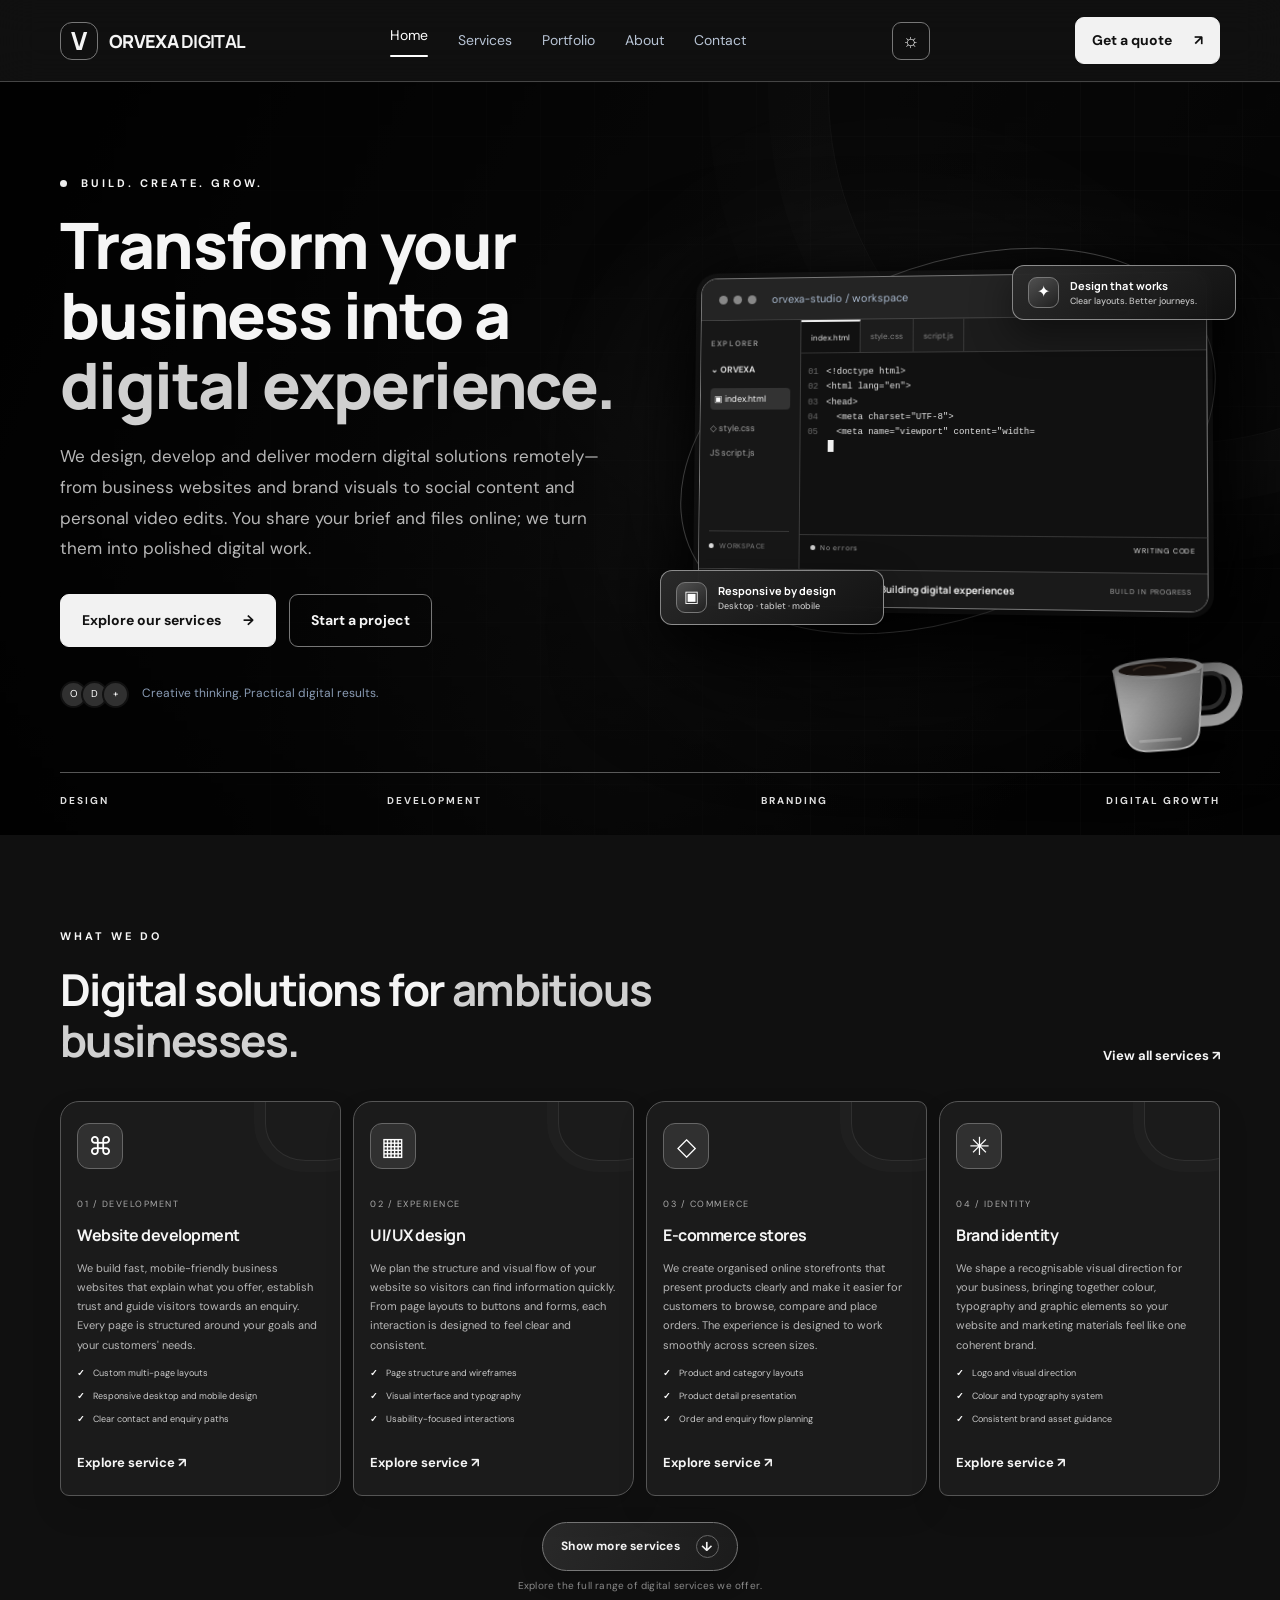
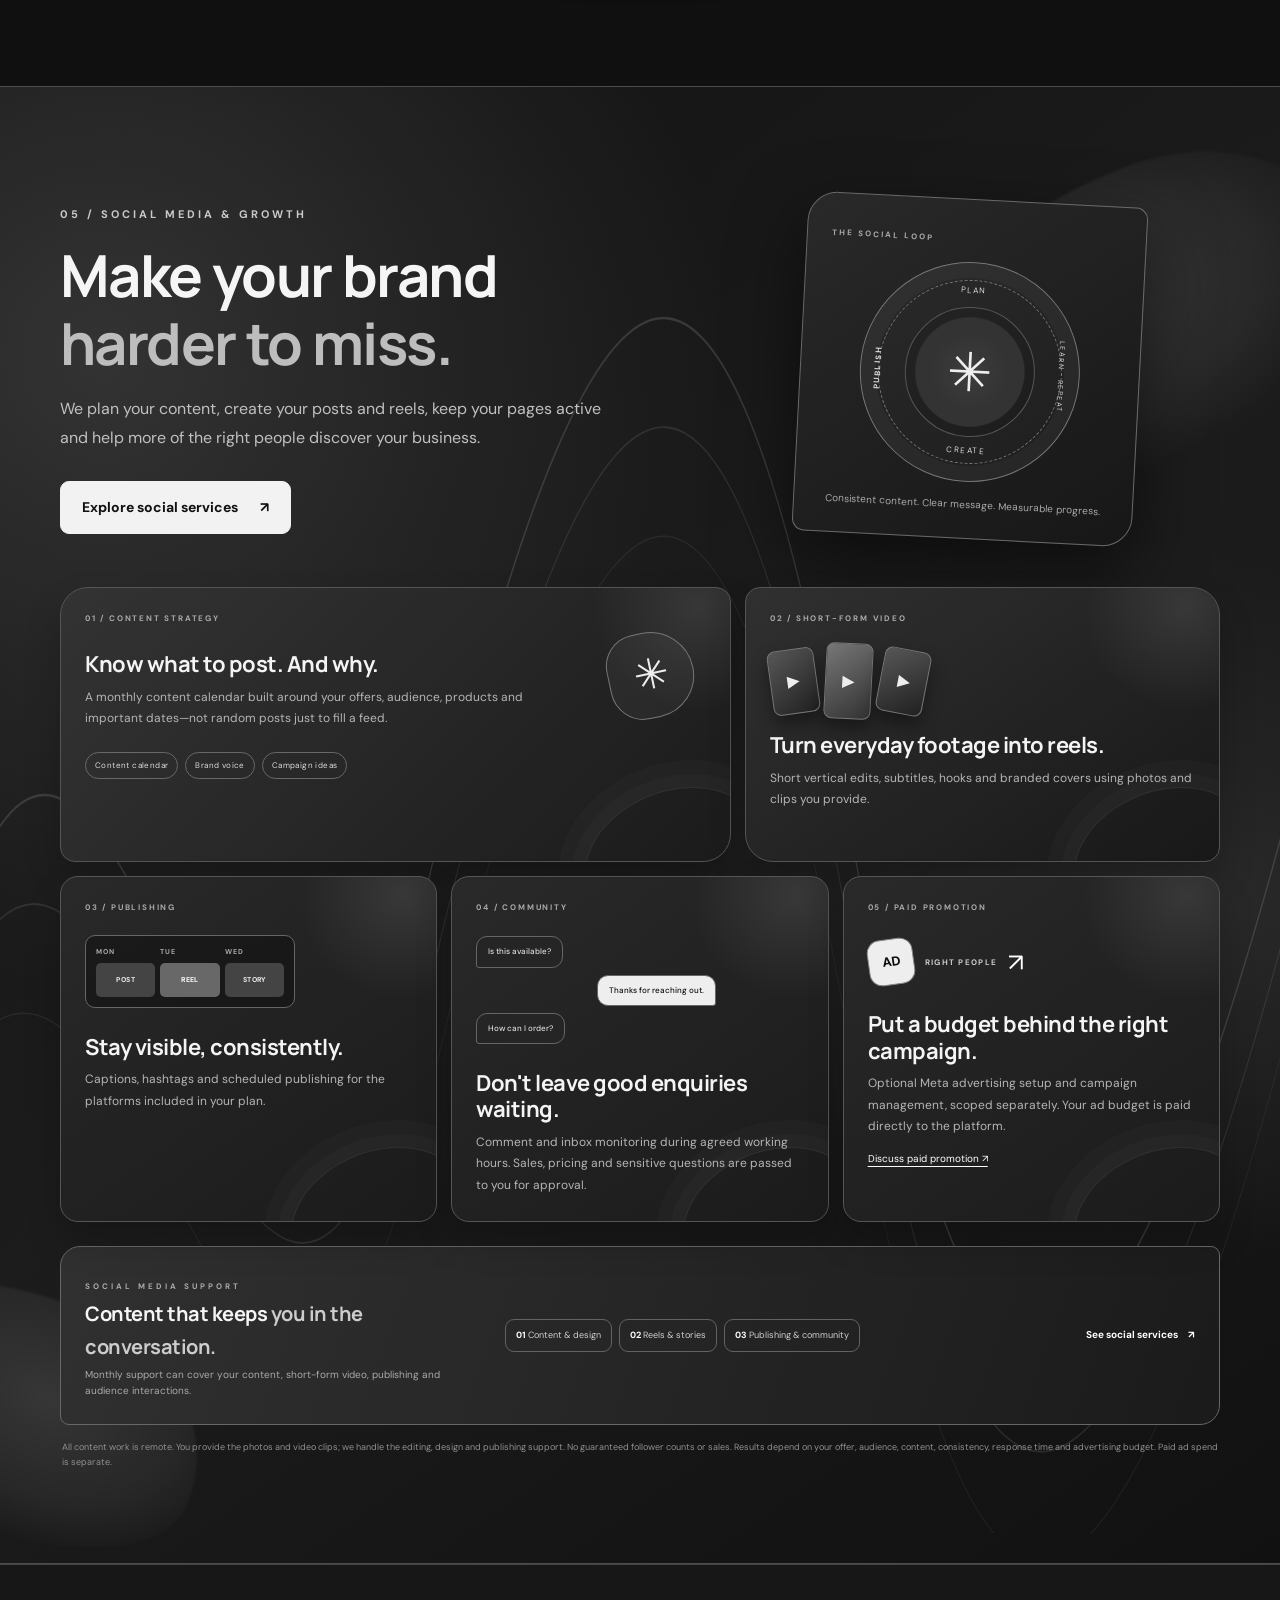
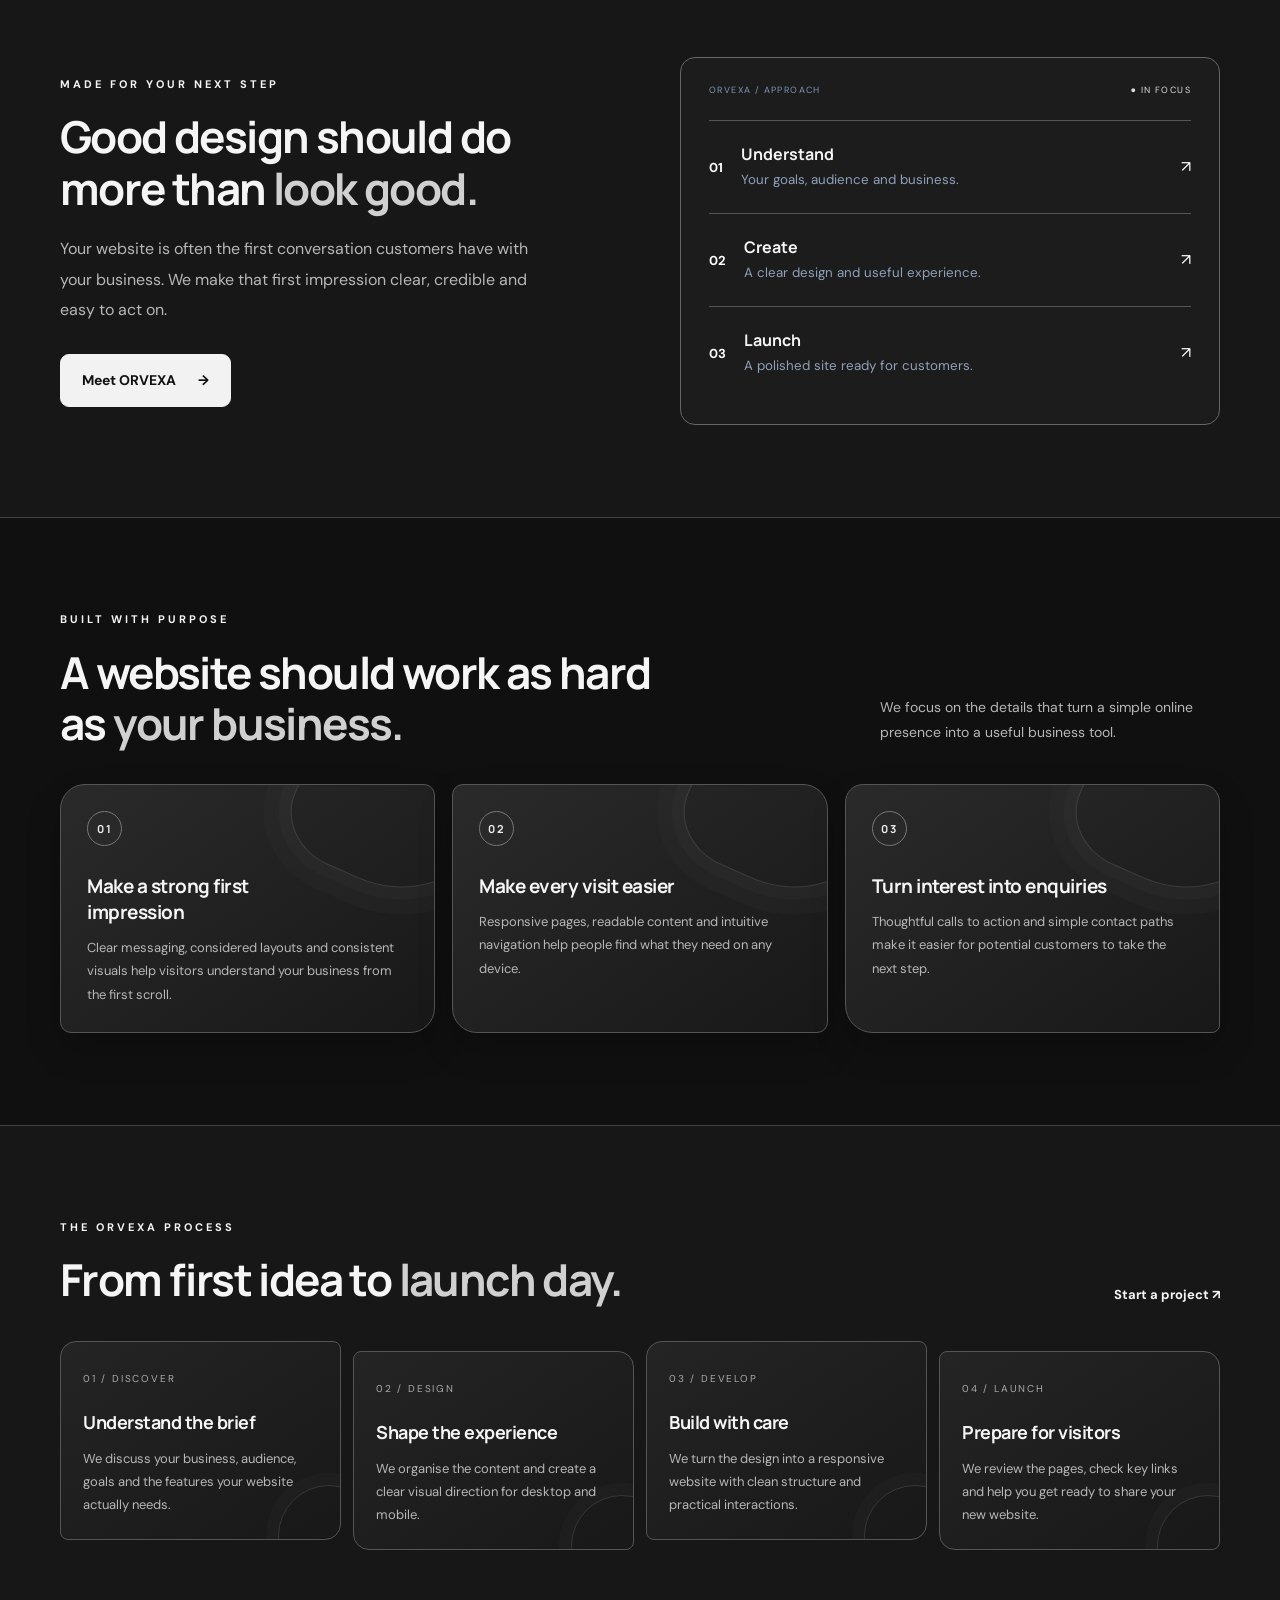
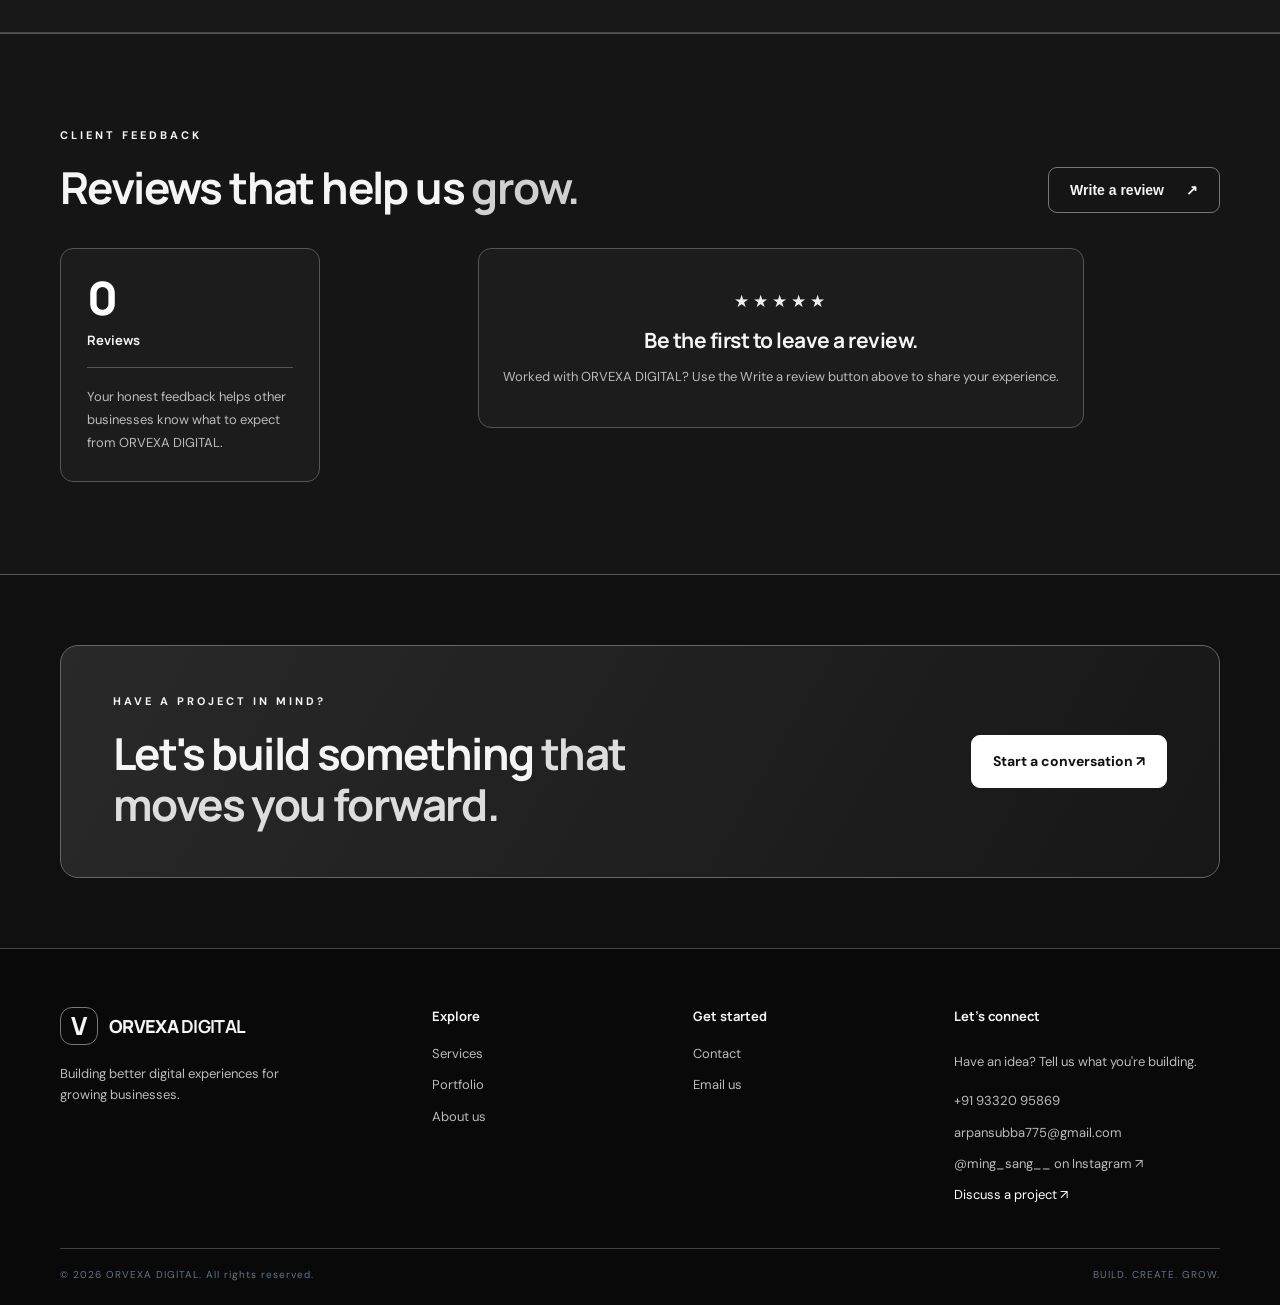
==== commit 76552d33: "Remove pricing navigation and update mobile styles" ====
--- a/index.html
+++ b/index.html
@@ -1,6 +1,6 @@
 <!doctype html>
-<html lang="en"><head><meta charset="utf-8"><meta name="viewport" content="width=device-width, initial-scale=1"><meta name="description" content="ORVEXA DIGITAL creates responsive websites, e-commerce experiences, brand identities and social media marketing for growing businesses."><meta name="theme-color" content="#111111"><meta property="og:type" content="website"><meta property="og:site_name" content="ORVEXA DIGITAL"><meta property="og:title" content="ORVEXA DIGITAL — Build. Create. Grow."><meta property="og:description" content="ORVEXA DIGITAL creates responsive websites, e-commerce experiences, brand identities and social media marketing for growing businesses."><meta property="og:url" content="https://mobdev-jpg.github.io/business.web/"><link rel="canonical" href="https://mobdev-jpg.github.io/business.web/"><meta name="theme-color" content="#080d18"><meta name="description" content="ORVEXA DIGITAL builds modern websites, online stores and brand identities for growing businesses."><title>ORVEXA DIGITAL — Build. Create. Grow.</title><link rel="icon" href="data:image/svg+xml,%3Csvg xmlns='http://www.w3.org/2000/svg' viewBox='0 0 32 32'%3E%3Crect width='32' height='32' rx='8' fill='%23080d18'/%3E%3Cpath d='M8 9l8 14 8-14' fill='none' stroke='%233b82f6' stroke-width='3.5'/%3E%3C/svg%3E"><link rel="stylesheet" href="style.css?v=20261106-mobile-v2"><script src="script.js?v=20261105-service-expand-v6" defer></script><script type="application/ld+json">{"@context":"https://schema.org","@type":"ProfessionalService","name":"ORVEXA DIGITAL","url":"https://mobdev-jpg.github.io/business.web/","description":"Responsive websites, UI/UX design, e-commerce experiences and brand identity."}</script></head>
-<body><header class="site-header"><div class="container nav-wrap"><a class="brand" href="index.html"><span class="brand-mark">V</span><span>ORVEXA <b>DIGITAL</b></span></a><button class="menu-toggle" aria-label="Open menu" aria-expanded="false">☰</button><nav class="nav-links"><a class="active" href="index.html">Home</a><a href="services.html">Services</a><a href="portfolio.html">Portfolio</a><a href="about.html">About</a><a href="pricing.html">Pricing</a><a href="contact.html">Contact</a></nav><button class="theme-toggle" type="button" aria-label="Switch to light theme" title="Switch theme">☼</button><a class="button button-small" href="contact.html">Get a quote <span>↗</span></a></div></header>
+<html lang="en"><head><meta charset="utf-8"><meta name="viewport" content="width=device-width, initial-scale=1"><meta name="description" content="ORVEXA DIGITAL creates responsive websites, e-commerce experiences, brand identities and social media marketing for growing businesses."><meta name="theme-color" content="#111111"><meta property="og:type" content="website"><meta property="og:site_name" content="ORVEXA DIGITAL"><meta property="og:title" content="ORVEXA DIGITAL — Build. Create. Grow."><meta property="og:description" content="ORVEXA DIGITAL creates responsive websites, e-commerce experiences, brand identities and social media marketing for growing businesses."><meta property="og:url" content="https://mobdev-jpg.github.io/business.web/"><link rel="canonical" href="https://mobdev-jpg.github.io/business.web/"><meta name="theme-color" content="#080d18"><meta name="description" content="ORVEXA DIGITAL builds modern websites, online stores and brand identities for growing businesses."><title>ORVEXA DIGITAL — Build. Create. Grow.</title><link rel="icon" href="data:image/svg+xml,%3Csvg xmlns='http://www.w3.org/2000/svg' viewBox='0 0 32 32'%3E%3Crect width='32' height='32' rx='8' fill='%23080d18'/%3E%3Cpath d='M8 9l8 14 8-14' fill='none' stroke='%233b82f6' stroke-width='3.5'/%3E%3C/svg%3E"><link rel="stylesheet" href="style.css?v=20261106-mobile-v3"><script src="script.js?v=20261105-service-expand-v6" defer></script><script type="application/ld+json">{"@context":"https://schema.org","@type":"ProfessionalService","name":"ORVEXA DIGITAL","url":"https://mobdev-jpg.github.io/business.web/","description":"Responsive websites, UI/UX design, e-commerce experiences and brand identity."}</script></head>
+<body><header class="site-header"><div class="container nav-wrap"><a class="brand" href="index.html"><span class="brand-mark">V</span><span>ORVEXA <b>DIGITAL</b></span></a><button class="menu-toggle" aria-label="Open menu" aria-expanded="false">☰</button><nav class="nav-links"><a class="active" href="index.html">Home</a><a href="services.html">Services</a><a href="portfolio.html">Portfolio</a><a href="about.html">About</a><a href="contact.html">Contact</a></nav><button class="theme-toggle" type="button" aria-label="Switch to light theme" title="Switch theme">☼</button><a class="button button-small" href="contact.html">Get a quote <span>↗</span></a></div></header>
 <main><section class="hero"><div class="hero-glow"></div><video class="hero-work-video" autoplay muted loop playsinline preload="auto" poster="https://images.pexels.com/videos/4057991/pexels-photo-4057991.jpeg?auto=compress&dpr=1&h=750&w=1260" aria-hidden="true"><source src="https://videos.pexels.com/video-files/4057995/4057995-hd_1920_1080_25fps.mp4" type="video/mp4"></video><div class="hero-video-shade" aria-hidden="true"></div><div class="hero-coffee-cup" aria-hidden="true">
   <span class="coffee-steam steam-one"></span><span class="coffee-steam steam-two"></span><span class="coffee-steam steam-three"></span>
   <svg viewBox="0 0 180 160" role="presentation">
@@ -117,5 +117,5 @@
 </section>
 <section class="section section-soft"><div class="container split-feature"><div><p class="eyebrow">MADE FOR YOUR NEXT STEP</p><h2>Good design should do more than <em>look good.</em></h2><p class="muted">Your website is often the first conversation customers have with your business. We make that first impression clear, credible and easy to act on.</p><a class="button" href="about.html">Meet ORVEXA <span>→</span></a></div><div class="feature-panel"><div class="feature-panel-top"><span>ORVEXA / APPROACH</span><span class="live-dot">● IN FOCUS</span></div><div class="feature-line"><b>01</b><div><strong>Understand</strong><small>Your goals, audience and business.</small></div><span>↗</span></div><div class="feature-line"><b>02</b><div><strong>Create</strong><small>A clear design and useful experience.</small></div><span>↗</span></div><div class="feature-line"><b>03</b><div><strong>Launch</strong><small>A polished site ready for customers.</small></div><span>↗</span></div></div></div></section>
 <section class="section outcomes-section"><div class="container"><div class="section-heading"><div><p class="eyebrow">BUILT WITH PURPOSE</p><h2>A website should work as hard as <em>your business.</em></h2></div><p class="section-intro">We focus on the details that turn a simple online presence into a useful business tool.</p></div><div class="outcomes-grid"><article class="outcome-card"><span class="outcome-number">01</span><h3>Make a strong first impression</h3><p>Clear messaging, considered layouts and consistent visuals help visitors understand your business from the first scroll.</p></article><article class="outcome-card"><span class="outcome-number">02</span><h3>Make every visit easier</h3><p>Responsive pages, readable content and intuitive navigation help people find what they need on any device.</p></article><article class="outcome-card"><span class="outcome-number">03</span><h3>Turn interest into enquiries</h3><p>Thoughtful calls to action and simple contact paths make it easier for potential customers to take the next step.</p></article></div></div></section><section class="section process-section"><div class="container"><div class="section-heading"><div><p class="eyebrow">THE ORVEXA PROCESS</p><h2>From first idea to <em>launch day.</em></h2></div><a class="text-link" href="contact.html">Start a project ↗</a></div><div class="process-grid"><article class="process-step"><span>01 / DISCOVER</span><h3>Understand the brief</h3><p>We discuss your business, audience, goals and the features your website actually needs.</p></article><article class="process-step"><span>02 / DESIGN</span><h3>Shape the experience</h3><p>We organise the content and create a clear visual direction for desktop and mobile.</p></article><article class="process-step"><span>03 / DEVELOP</span><h3>Build with care</h3><p>We turn the design into a responsive website with clean structure and practical interactions.</p></article><article class="process-step"><span>04 / LAUNCH</span><h3>Prepare for visitors</h3><p>We review the pages, check key links and help you get ready to share your new website.</p></article></div></div></section><section class="section reviews-section" id="reviews"><div class="container"><div class="section-heading"><div><p class="eyebrow">CLIENT FEEDBACK</p><h2>Reviews that help us <em>grow.</em></h2></div><button class="button button-ghost review-write-trigger" type="button" data-review-open>Write a review <span>↗</span></button></div><div class="reviews-layout"><aside class="reviews-summary"><span class="review-summary-number" data-review-count>0</span><strong data-review-count-label>Reviews</strong><span class="review-summary-divider"></span><p>Your honest feedback helps other businesses know what to expect from ORVEXA DIGITAL.</p></aside><div class="reviews-main"><div class="reviews-list" data-reviews-list aria-live="polite"><div class="reviews-empty" data-reviews-empty><div class="review-stars" aria-hidden="true">★★★★★</div><h3>Be the first to leave a review.</h3><p>Worked with ORVEXA DIGITAL? Share your experience here.</p></div></div><form class="review-form" id="review-form" hidden><div class="review-form-heading"><div><p class="eyebrow">YOUR EXPERIENCE</p><h3>Write a review</h3></div><button class="review-close" type="button" data-review-close aria-label="Close review form">×</button></div><label class="review-label">Your name<input name="reviewer" type="text" maxlength="60" autocomplete="name" placeholder="Enter your name" required></label><fieldset class="rating-fieldset"><legend>Your rating</legend><div class="rating-options"><label><input type="radio" name="rating" value="1" required><span>★ 1</span></label><label><input type="radio" name="rating" value="2"><span>★ 2</span></label><label><input type="radio" name="rating" value="3"><span>★ 3</span></label><label><input type="radio" name="rating" value="4"><span>★ 4</span></label><label><input type="radio" name="rating" value="5"><span>★ 5</span></label></div></fieldset><label class="review-label">Your feedback<textarea name="review" rows="4" maxlength="600" placeholder="Tell us about your experience..." required></textarea></label><div class="review-form-actions"><button class="button" type="submit">Publish review ↗</button><button class="review-cancel" type="button" data-review-close>Cancel</button></div><p class="review-storage-note">Reviews are currently saved in this browser only. To make every submitted review visible to all visitors, this static site needs a shared online database.</p></form></div></div></div></section><section class="cta-section"><div class="container cta-box"><div><p class="eyebrow">HAVE A PROJECT IN MIND?</p><h2>Let's build something <em>that moves you forward.</em></h2></div><a class="button button-light" href="contact.html">Start a conversation ↗</a></div></section></main>
-<footer class="site-footer"><div class="container footer-grid"><div><a class="brand" href="index.html"><span class="brand-mark">V</span><span>ORVEXA <b>DIGITAL</b></span></a><p>Building better digital experiences for growing businesses.</p></div><div><b>Explore</b><a href="services.html">Services</a><a href="portfolio.html">Portfolio</a><a href="about.html">About us</a></div><div><b>Get started</b><a href="pricing.html">Pricing</a><a href="contact.html">Contact</a><a href="mailto:arpansubba775@gmail.com">Email us</a></div><div><b>Let's connect</b><p>Have an idea? Tell us what you're building.</p><a href="tel:+919332095869">+91 93320 95869</a><a href="mailto:arpansubba775@gmail.com">arpansubba775@gmail.com</a><a href="https://www.instagram.com/ming_sang__/" target="_blank" rel="noopener noreferrer">@ming_sang__ on Instagram ↗</a><a class="footer-cta" href="contact.html">Discuss a project ↗</a></div></div><div class="container footer-bottom"><span>© <span data-year></span> ORVEXA DIGITAL. All rights reserved.</span><span>BUILD. CREATE. GROW.</span></div></footer>
+<footer class="site-footer"><div class="container footer-grid"><div><a class="brand" href="index.html"><span class="brand-mark">V</span><span>ORVEXA <b>DIGITAL</b></span></a><p>Building better digital experiences for growing businesses.</p></div><div><b>Explore</b><a href="services.html">Services</a><a href="portfolio.html">Portfolio</a><a href="about.html">About us</a></div><div><b>Get started</b><a href="contact.html">Contact</a><a href="mailto:arpansubba775@gmail.com">Email us</a></div><div><b>Let's connect</b><p>Have an idea? Tell us what you're building.</p><a href="tel:+919332095869">+91 93320 95869</a><a href="mailto:arpansubba775@gmail.com">arpansubba775@gmail.com</a><a href="https://www.instagram.com/ming_sang__/" target="_blank" rel="noopener noreferrer">@ming_sang__ on Instagram ↗</a><a class="footer-cta" href="contact.html">Discuss a project ↗</a></div></div><div class="container footer-bottom"><span>© <span data-year></span> ORVEXA DIGITAL. All rights reserved.</span><span>BUILD. CREATE. GROW.</span></div></footer>
 </body></html>
--- a/style.css
+++ b/style.css
@@ -1047,3 +1047,332 @@
   .code-stream,.code-line-numbers { font-size:8.5px; }
 }
 
+/* ORVEXA MOBILE EXPERIENCE — touch-primary devices only; desktop remains unchanged */
+@media (pointer:coarse) {
+  :root { scroll-padding-top:76px; }
+  html,body { max-width:100%; overflow-x:hidden; }
+  body {
+    font-size:16px;
+    line-height:1.75;
+    padding-bottom:calc(78px + env(safe-area-inset-bottom));
+  }
+  .container { width:calc(100% - 36px); max-width:var(--max); }
+  .site-header {
+    height:66px;
+    background:rgba(16,16,16,.98);
+    -webkit-backdrop-filter:none;
+    backdrop-filter:none;
+  }
+  .nav-wrap { gap:9px; }
+  .brand { gap:8px; font-size:15px; letter-spacing:-.45px; }
+  .brand-mark { width:34px; height:34px; border-radius:10px; font-size:22px; }
+  .menu-toggle {
+    display:grid;
+    place-items:center;
+    width:42px;
+    height:42px;
+    margin:0 0 0 auto;
+    padding:0;
+    border:1px solid #686868;
+    border-radius:11px;
+    background:#202020;
+    color:#f5f5f5;
+    font-size:21px;
+    line-height:1;
+  }
+  .theme-toggle { width:42px; height:42px; margin:0; border-radius:11px; }
+  .nav-wrap>.button {
+    display:flex!important;
+    position:fixed;
+    left:16px;
+    right:16px;
+    bottom:calc(10px + env(safe-area-inset-bottom));
+    z-index:35;
+    width:auto;
+    min-height:52px;
+    border-radius:14px;
+    font-size:14px;
+    box-shadow:0 12px 30px #0009;
+  }
+  .nav-links {
+    display:none;
+    position:fixed;
+    top:74px;
+    left:14px;
+    right:14px;
+    z-index:90;
+    max-height:calc(100dvh - 155px);
+    overflow-y:auto;
+    overscroll-behavior:contain;
+    padding:12px;
+    border:1px solid #555;
+    border-radius:16px;
+    background:#191919;
+    box-shadow:0 22px 55px #000b;
+    flex-direction:column;
+    align-items:stretch;
+    gap:8px;
+  }
+  .nav-links.open { display:grid; grid-template-columns:repeat(2,minmax(0,1fr)); }
+  .nav-links a {
+    display:flex;
+    align-items:center;
+    min-height:48px;
+    padding:11px 12px;
+    border:1px solid #404040;
+    border-radius:10px;
+    background:#222;
+    color:#e5e5e5;
+    font-size:14px;
+    line-height:1.3;
+  }
+  .nav-links a.active {
+    border-color:#aaa;
+    background:#eee;
+    color:#111;
+  }
+  .nav-links a.active:after { display:none; }
+  body[data-theme="light"] .site-header { background:rgba(255,255,255,.98); }
+  body[data-theme="light"] .menu-toggle { background:#f2f2f2; color:#111; border-color:#aaa; }
+  body[data-theme="light"] .nav-links { background:#f7f7f7; border-color:#bbb; box-shadow:0 22px 55px #0002; }
+  body[data-theme="light"] .nav-links a { background:#fff; color:#333; border-color:#ddd; }
+  body[data-theme="light"] .nav-links a.active { background:#171717; color:#fff; border-color:#171717; }
+  body[data-theme="light"] .nav-wrap>.button { background:#171717; color:#fff; border-color:#171717; }
+
+  .hero { padding:48px 0 20px; }
+  .hero-grid { grid-template-columns:minmax(0,1fr); gap:12px; }
+  .hero-copy { min-width:0; }
+  .hero h1 { max-width:100%; font-size:clamp(38px,9.5vw,48px); line-height:1.06; letter-spacing:-1.25px; }
+  .hero-text { max-width:100%; font-size:16px; line-height:1.8; }
+  .eyebrow { font-size:10px; letter-spacing:2px; margin-bottom:12px; }
+  .button-row { gap:10px; margin-top:22px; }
+  .button-row .button { flex:1 1 145px; min-height:48px; padding:12px 14px; gap:10px; font-size:13px; }
+  .hero-art { min-height:0; margin:18px 0 0; padding:4px 0 9px; }
+  .orbit { display:none; }
+  .code-card {
+    width:100%;
+    max-width:100%;
+    border-radius:14px;
+    transform:none;
+    box-shadow:0 14px 35px #0009;
+  }
+  .code-workspace { grid-template-columns:70px minmax(0,1fr); min-height:205px; }
+  .code-file-rail { gap:10px; padding:13px 6px; font-size:8px; }
+  .code-file-rail small { font-size:7px; letter-spacing:.8px; }
+  .code-file-rail strong,.code-file-rail>span { font-size:8px; }
+  .code-tabbar span { padding:0 7px; font-size:8px; }
+  .code-editor-body { grid-template-columns:21px minmax(0,1fr); min-height:150px; max-height:150px; padding:9px 6px 8px 0; }
+  .code-line-numbers,.code-stream { font-size:8px; line-height:1.65; }
+  .code-line-numbers { padding-right:5px; }
+  .code-card-bottom { padding:9px 11px; }
+  .hero-coffee-cup { right:1%; bottom:2%; width:74px; opacity:.48; }
+  .hero-bottom { margin-top:26px; padding-top:15px; gap:9px 13px; font-size:9px; letter-spacing:1px; }
+  .section { padding:54px 0; }
+  .content-section { padding:48px 0; }
+  .section-heading { display:block; margin-bottom:22px; }
+  .section-heading h2,.page-hero h1 {
+    font-size:clamp(30px,7.8vw,39px);
+    line-height:1.12;
+    letter-spacing:-1px;
+  }
+  .section-heading .text-link { display:inline-block; margin-top:13px; font-size:14px; }
+  .page-hero { padding:48px 0 39px; }
+  .page-hero p:not(.eyebrow) { font-size:16px; line-height:1.8; }
+  .cta-section { padding:38px 0; }
+  .cta-box { padding:26px 21px; gap:19px; border-radius:16px; }
+  .cta-box h2 { font-size:clamp(28px,7.5vw,36px); line-height:1.15; }
+  .cta-box>.button { width:100%; min-height:49px; }
+  .service-grid,.content-grid,#home-service-grid {
+    grid-template-columns:minmax(0,1fr)!important;
+    gap:14px;
+  }
+  .service-grid>.service-card:last-child:nth-child(odd) { grid-column:auto; width:auto; }
+  .service-card,.content-card {
+    min-width:0;
+    padding:21px 18px;
+    border-radius:16px 9px 16px 9px;
+  }
+  .service-card h3,.content-card h3 { font-size:21px; line-height:1.3; }
+  .service-card p,.content-card p,.content-card li,
+  .outcome-card p,.process-step p,.muted {
+    font-size:15px;
+    line-height:1.8;
+    overflow-wrap:anywhere;
+  }
+  .service-details { gap:8px; margin:0 0 17px; font-size:13px; line-height:1.7; }
+  .service-details li { padding-left:18px; }
+  .card-icon { width:42px; height:42px; margin-bottom:18px; font-size:22px; }
+  .service-card>a,.content-card .button { font-size:14px; }
+  .service-card:hover,.outcome-card:hover,.process-step:hover { transform:none; }
+  [id] { scroll-margin-top:82px; }
+  .split-feature,.contact-layout { grid-template-columns:minmax(0,1fr); gap:22px; }
+  .feature-panel,.contact-info { padding:21px 18px; border-radius:14px; }
+  .feature-line { gap:12px; padding:17px 0; }
+  .feature-line strong { font-size:15px; }
+  .feature-line small { font-size:13px; line-height:1.6; }
+  .footer-grid { grid-template-columns:minmax(0,1fr); gap:23px; }
+  .footer-grid>div { min-width:0; overflow-wrap:anywhere; }
+  .footer-grid p,.footer-grid>div>a:not(.brand) { font-size:14px; line-height:1.7; }
+  .footer-grid>div>b { font-size:14px; }
+  .footer-bottom { padding-top:15px; font-size:10px; }
+
+  /* Social growth homepage becomes a vertical mobile story, not a desktop bento */
+  .social-growth-section { padding:60px 0 52px; }
+  .social-heading-row { grid-template-columns:minmax(0,1fr); gap:20px; }
+  .social-heading-copy h2 { font-size:clamp(32px,8vw,40px); line-height:1.12; }
+  .social-lead { font-size:16px; line-height:1.8; }
+  .social-orbit-card { width:min(100%,310px); justify-self:center; margin:0 auto; }
+  .social-bento-grid { grid-template-columns:minmax(0,1fr)!important; gap:12px; }
+  .social-tile-large,.social-tile-reels,.social-tile-publish,
+  .social-tile-community,.social-tile-ads {
+    grid-column:1/-1!important;
+    min-height:0;
+    padding:22px;
+    border-radius:18px 10px 18px 10px;
+  }
+  .social-tile h3 { max-width:100%; font-size:22px; line-height:1.25; margin:19px 0 9px; }
+  .social-tile p { max-width:100%; font-size:14px; line-height:1.75; }
+  .social-tile-index { font-size:10px; letter-spacing:1.5px; }
+  .social-tile-symbol { width:58px; height:58px; right:18px; top:35px; font-size:28px; }
+  .social-chip-row { gap:7px; margin-top:17px; }
+  .social-chip-row span { font-size:10px; padding:7px 10px; }
+  .reel-stack { margin-top:15px; }
+  .social-calendar-art { max-width:230px; }
+  .social-package-strip { grid-template-columns:minmax(0,1fr); gap:13px; padding:20px; border-radius:16px 9px 16px 9px; }
+  .social-package-strip h3 { font-size:21px; }
+  .social-package-strip p { font-size:14px; line-height:1.7; }
+  .social-price-pills { gap:8px; }
+  .social-price-pills span { font-size:11px; padding:8px 10px; }
+  .social-package-link { font-size:13px; }
+  .social-disclaimer { font-size:11px; line-height:1.75; }
+  .social-growth-section .social-thread-art { opacity:.07; }
+  .social-cloud-a,.social-cloud-b { opacity:.1; }
+
+  .outcomes-grid,.process-grid { grid-template-columns:minmax(0,1fr)!important; gap:12px; }
+  .outcome-card,.process-step {
+    min-height:0;
+    padding:20px;
+    border-radius:15px 9px 15px 9px;
+  }
+  .process-step,.process-step:nth-child(even),.process-step:last-child {
+    border:1px solid #555;
+    transform:none;
+  }
+  .process-step h3 { margin:13px 0 8px; font-size:20px; }
+  .process-step>span,.outcome-number { font-size:11px; }
+  body[data-theme="light"] .process-step,body[data-theme="light"] .process-step:last-child { border:1px solid #bbb; }
+  .reviews-layout { grid-template-columns:minmax(0,1fr); gap:14px; }
+  .reviews-summary { padding:19px; }
+  .reviews-summary p,.review-card p,.reviews-empty p { font-size:14px; line-height:1.75; }
+  .reviews-list { grid-template-columns:minmax(0,1fr); }
+  .review-card { padding:18px; }
+  .review-form { padding:18px; gap:15px; }
+  .review-label { font-size:14px; }
+  .review-form-actions { align-items:stretch; }
+  .review-form-actions .button,.review-form-actions .review-cancel { flex:1; min-height:46px; }
+  .review-label input,.review-label textarea,.contact-form input,
+  .contact-form select,.contact-form textarea { font-size:16px; }
+  .contact-form { gap:15px; padding:19px; }
+  .contact-form label { font-size:14px; }
+  .contact-form input,.contact-form select,.contact-form textarea { padding:14px 12px; }
+  .contact-form>button { width:100%; min-height:50px; }
+  .contact-info { overflow-wrap:anywhere; }
+  .contact-info p { font-size:15px; line-height:1.8; }
+  .notice { font-size:12px; line-height:1.75; }
+
+  /* Service category navigation and all service packages */
+  .service-main-section { padding-top:30px; }
+  .service-track-nav {
+    grid-template-columns:repeat(2,minmax(0,1fr));
+    gap:7px;
+    margin-bottom:27px;
+    padding:8px;
+    border-radius:13px;
+  }
+  .service-track-bridge { display:none; }
+  .service-track-link {
+    grid-template-columns:25px minmax(0,1fr);
+    column-gap:7px;
+    min-width:0;
+    padding:10px 7px;
+    border:1px solid transparent;
+  }
+  .service-track-link>span { width:25px; height:25px; font-size:9px; }
+  .service-track-link strong { font-size:12px; line-height:1.35; }
+  .service-track-link small { display:none; }
+  .service-category-heading { margin-bottom:19px; }
+  .website-plan-bridge { flex-wrap:wrap; justify-content:center; gap:8px; margin-top:36px; font-size:9px; letter-spacing:1px; }
+  .website-plan-bridge i { min-width:12px; }
+  .website-plan-bridge b { flex:0 0 26px; width:26px; height:26px; }
+  .service-social-section { padding-top:47px; padding-bottom:48px; }
+  .service-social-heading { grid-template-columns:minmax(0,1fr); gap:16px; margin-bottom:24px; }
+  .service-social-heading h2 { font-size:clamp(32px,8vw,41px); line-height:1.12; }
+  .service-social-heading>div:first-child>p:last-child { font-size:15px; line-height:1.8; }
+  .social-platform-stack { width:100%; justify-content:center; flex-wrap:wrap; gap:6px; padding:11px 8px; }
+  .social-platform-stack span { padding:8px; font-size:10px; letter-spacing:.5px; }
+  .service-social-package-intro { align-items:flex-start; flex-direction:column; gap:6px; padding-top:14px; }
+  .service-social-package-intro>span { font-size:10px; letter-spacing:1.1px; }
+  .service-social-package-intro p,.service-platform-note { font-size:14px; line-height:1.75; }
+  .social-plan-grid,.social-addons-grid { grid-template-columns:minmax(0,1fr)!important; gap:13px; }
+  .social-plan-card { padding:21px 18px; border-radius:16px 9px 16px 9px; }
+  .social-plan-featured { transform:none; }
+  .social-plan-top { font-size:10px; }
+  .social-plan-stamp { font-size:9px; }
+  .social-plan-card h3 { margin-top:19px; font-size:25px; }
+  .social-plan-for { min-height:0; font-size:14px; line-height:1.75; }
+  .social-plan-card .price { font-size:34px; }
+  .social-plan-card ul { gap:10px; font-size:14px; line-height:1.7; padding:15px 0 19px; }
+  .social-plan-card .button { width:100%; min-height:49px; align-self:stretch; }
+  .social-addon-card { padding:19px; }
+  .social-addon-card .eyebrow { font-size:10px; }
+  .social-addon-card h3 { font-size:20px; }
+  .social-addon-card>strong { font-size:22px; }
+  .social-addon-card p,.social-scope-panel ul { font-size:14px; line-height:1.75; }
+  .social-scope-panel { grid-template-columns:minmax(0,1fr); gap:13px; padding:20px 17px; }
+  .social-scope-panel h3 { font-size:21px; }
+  .social-service-process { padding-top:49px; padding-bottom:49px; }
+  .social-service-process-inner { grid-template-columns:minmax(0,1fr); gap:23px; }
+  .social-service-process-inner h2 { font-size:clamp(30px,7.8vw,39px); }
+  .social-service-steps article { grid-template-columns:36px minmax(0,1fr); gap:12px; padding:16px 0; }
+  .social-service-steps article>b { width:32px; height:32px; font-size:11px; }
+  .social-service-steps strong { font-size:16px; }
+  .social-service-steps p { font-size:14px; line-height:1.75; }
+
+  .portfolio-visual { height:170px; }
+  .portfolio-visual span { font-size:23px; }
+  .price-card .price { font-size:36px; }
+  .price-card ul { padding-left:18px; }
+  .price-card .button { width:100%; min-height:48px; }
+  .contact-modal-backdrop { padding:12px; }
+  .contact-modal { width:100%; max-height:calc(100dvh - 24px); overflow-y:auto; padding:22px 17px 17px; border-radius:17px; }
+  .contact-modal-heading { padding:19px 34px 15px 0; }
+  .contact-modal-heading h3 { font-size:26px; }
+  .contact-modal-heading p { font-size:14px; }
+  .contact-modal-option { min-height:66px; gap:11px; padding:12px; }
+  .contact-app-copy strong { font-size:15px; }
+  .contact-app-copy small { font-size:12px; }
+  .contact-modal-footer { align-items:flex-start; flex-direction:column; gap:10px; }
+  .contact-modal-footer span { font-size:11px; }
+  .contact-modal-footer button { min-height:42px; }
+  img,video,svg { max-width:100%; }
+  button,a { -webkit-tap-highlight-color:transparent; }
+}
+@media (pointer:coarse) and (max-width:390px) {
+  .container { width:calc(100% - 28px); }
+  .brand { font-size:13px; gap:6px; }
+  .brand-mark { width:31px; height:31px; font-size:20px; }
+  .nav-links.open { grid-template-columns:minmax(0,1fr); }
+  .nav-links { left:12px; right:12px; }
+  .nav-wrap>.button { left:12px; right:12px; }
+  .hero h1 { font-size:37px; }
+  .code-workspace { grid-template-columns:minmax(0,1fr); }
+  .code-file-rail { display:none; }
+  .social-tile-large,.social-tile-reels,.social-tile-publish,
+  .social-tile-community,.social-tile-ads { padding:19px; }
+  .service-track-nav { grid-template-columns:minmax(0,1fr); }
+  .service-track-link { grid-template-columns:27px minmax(0,1fr); }
+  .service-track-link small { display:block; font-size:10px; }
+  .footer-grid { grid-template-columns:minmax(0,1fr); }
+  .contact-modal-topline { font-size:8px; letter-spacing:1.2px; }
+}
+
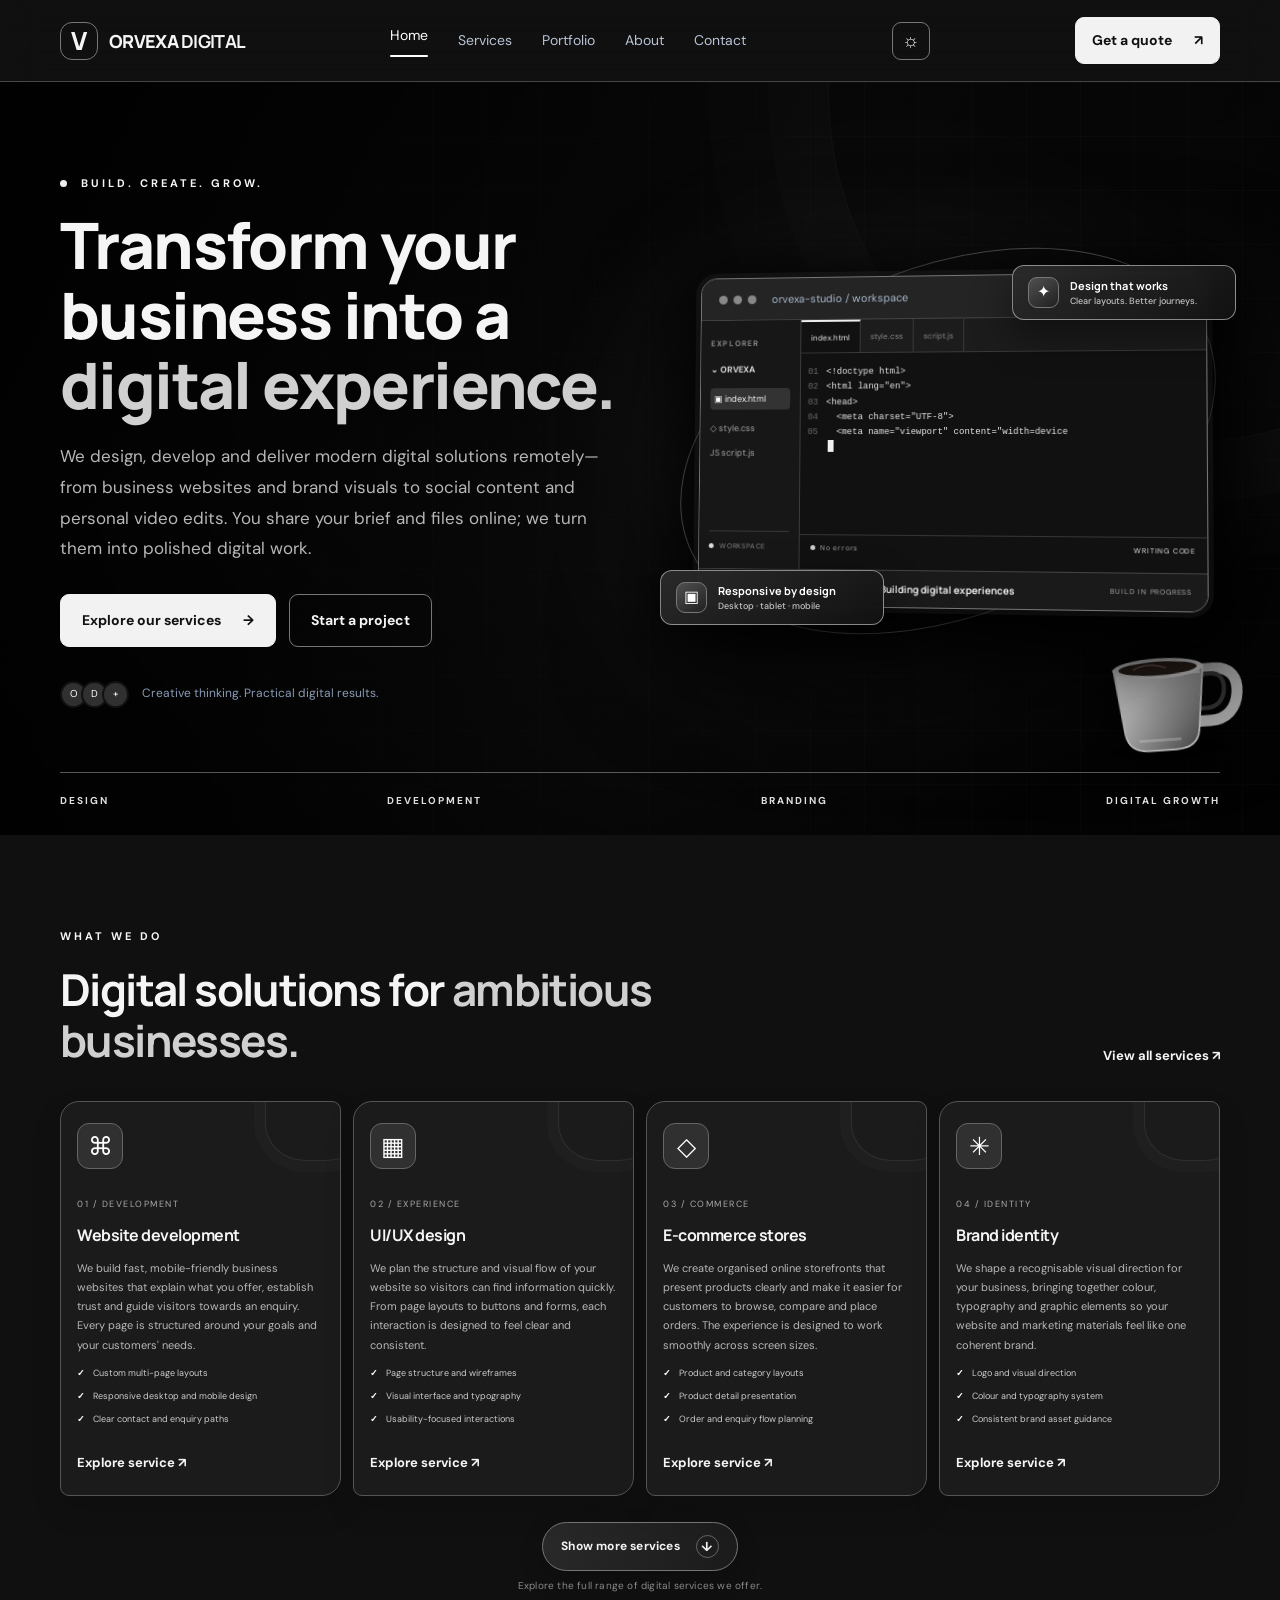
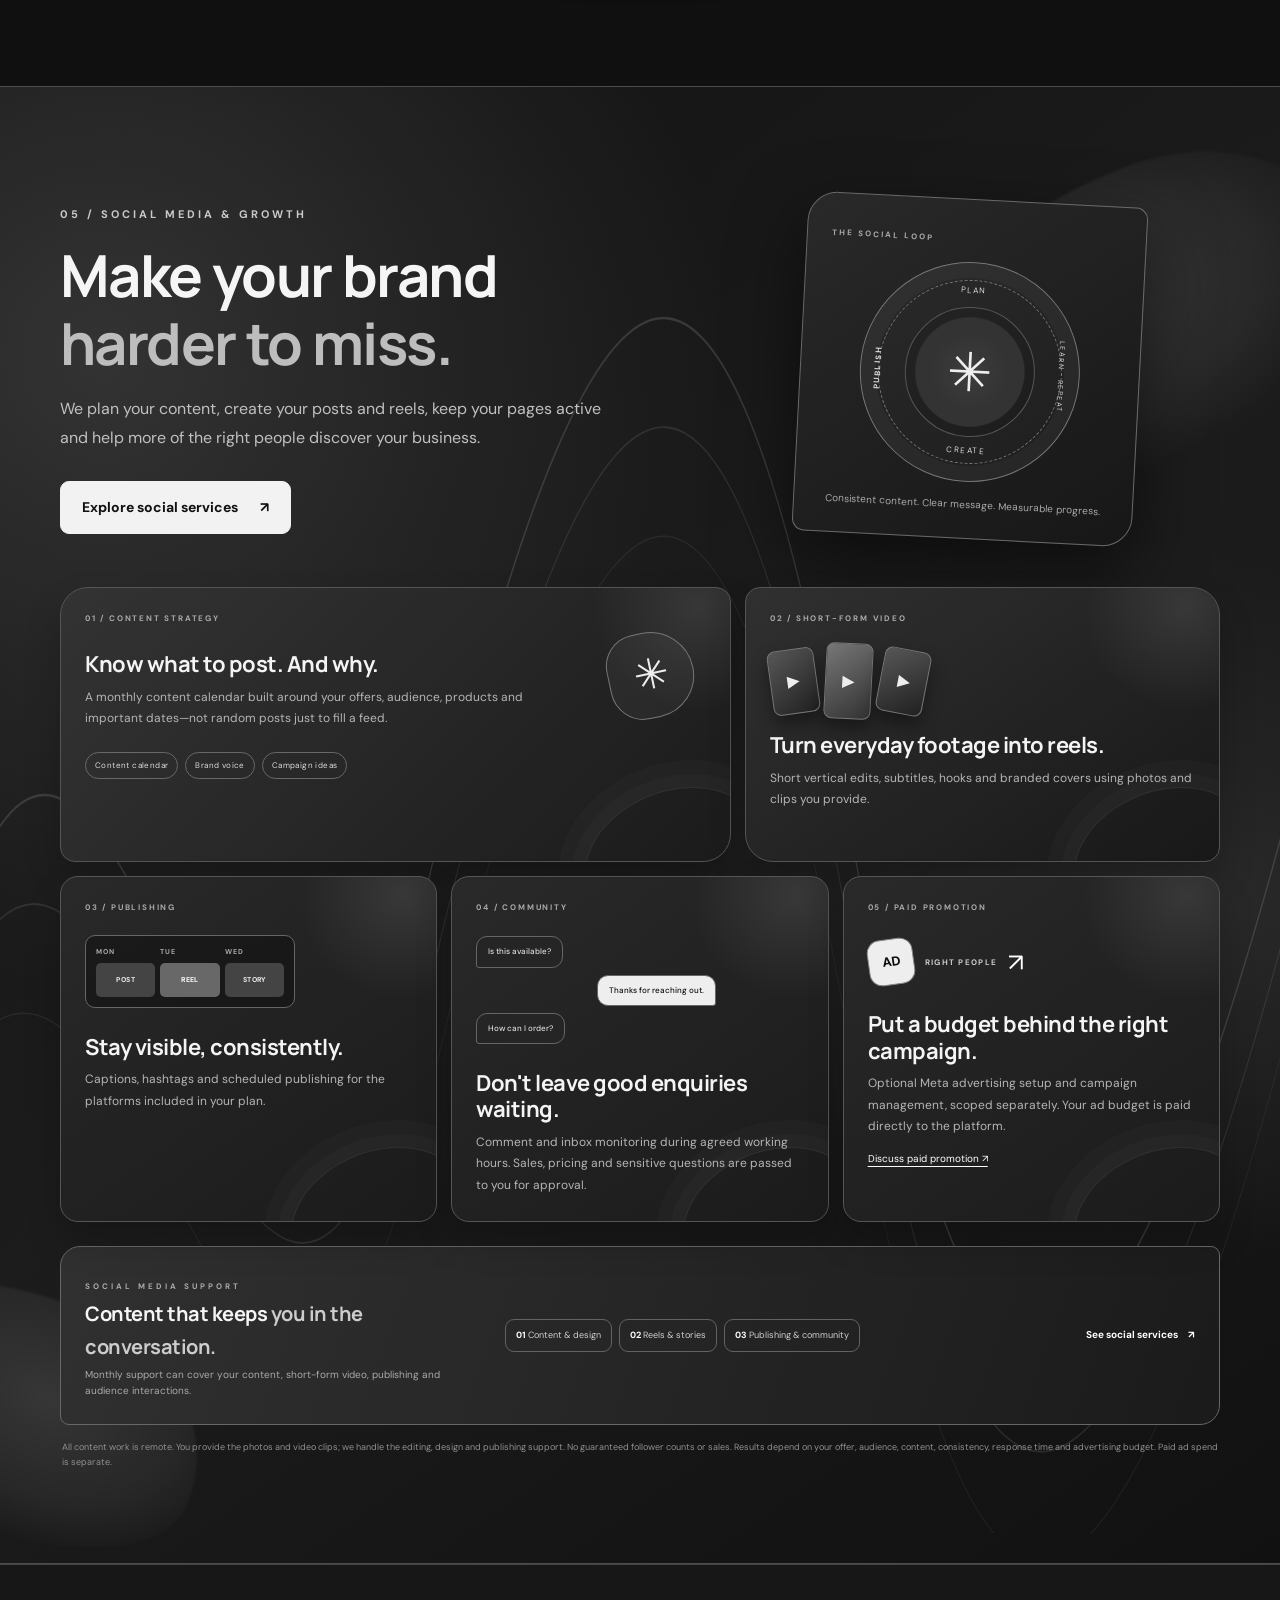
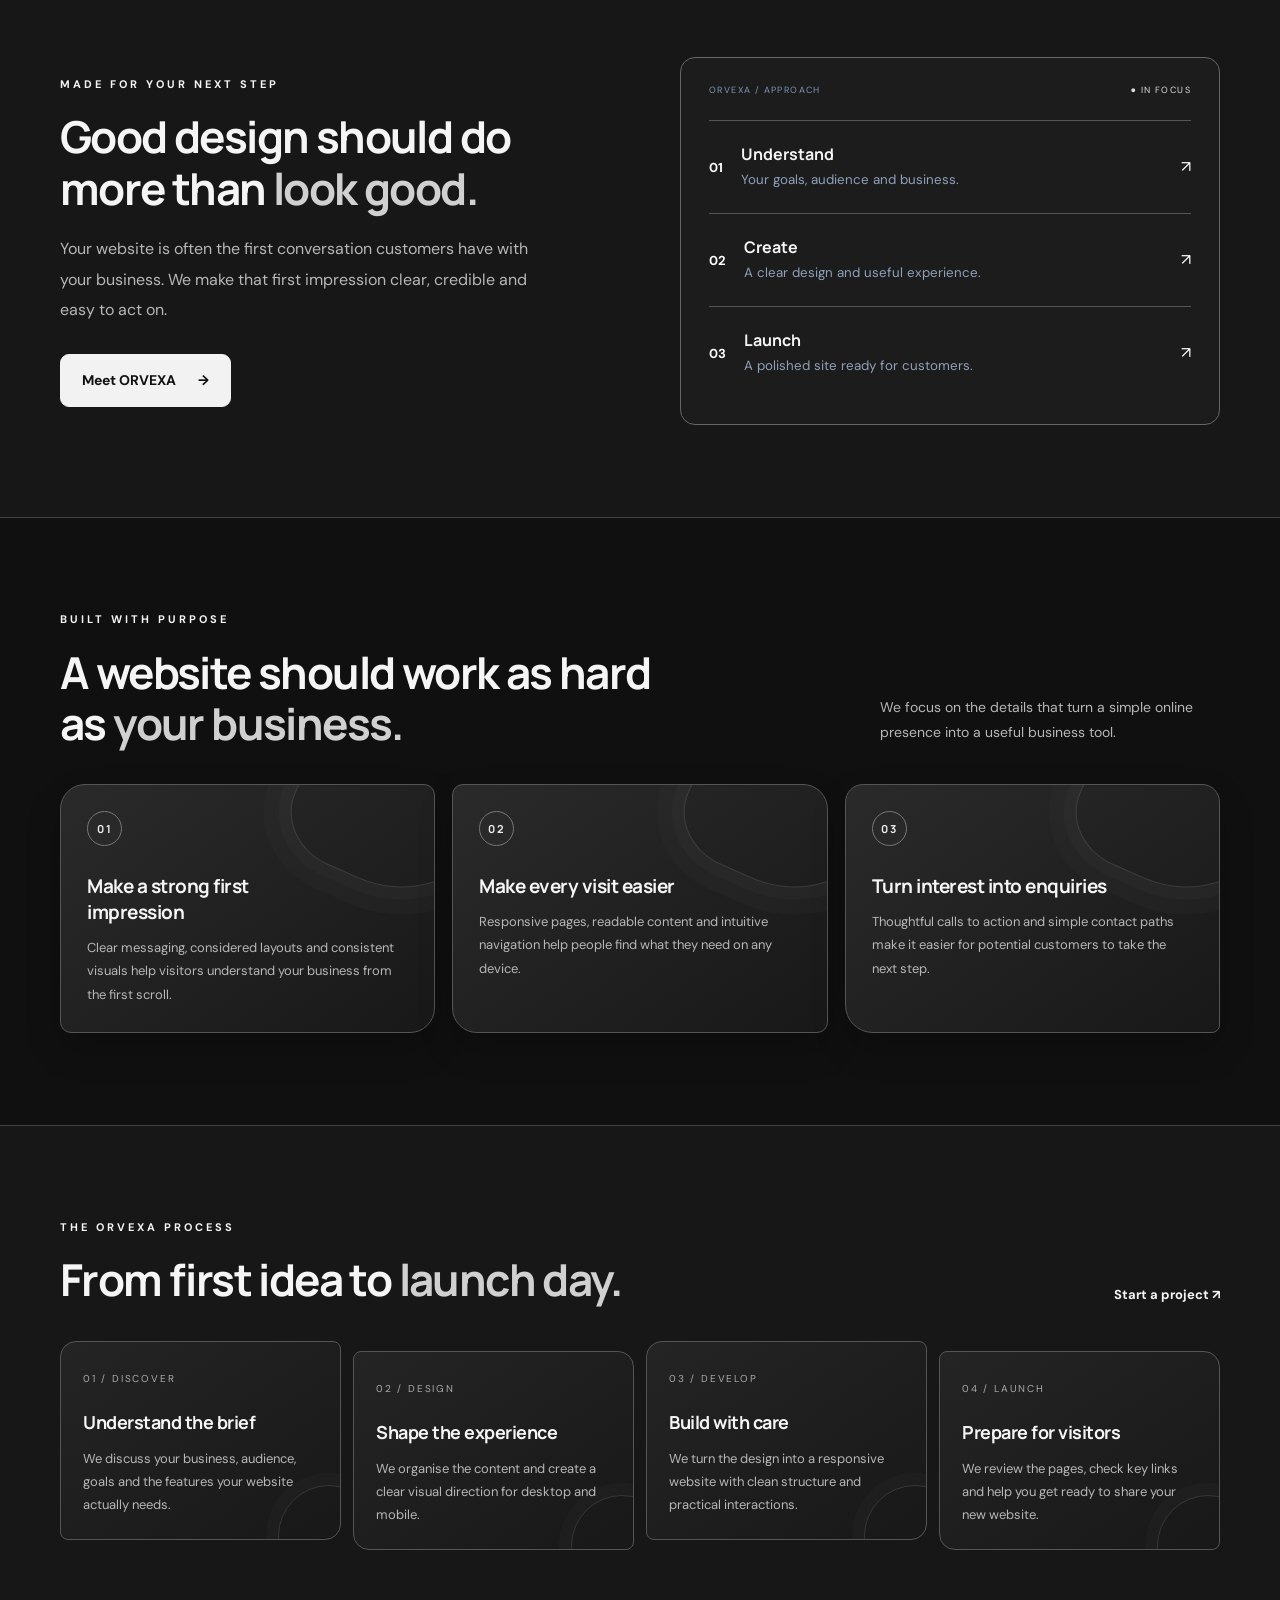
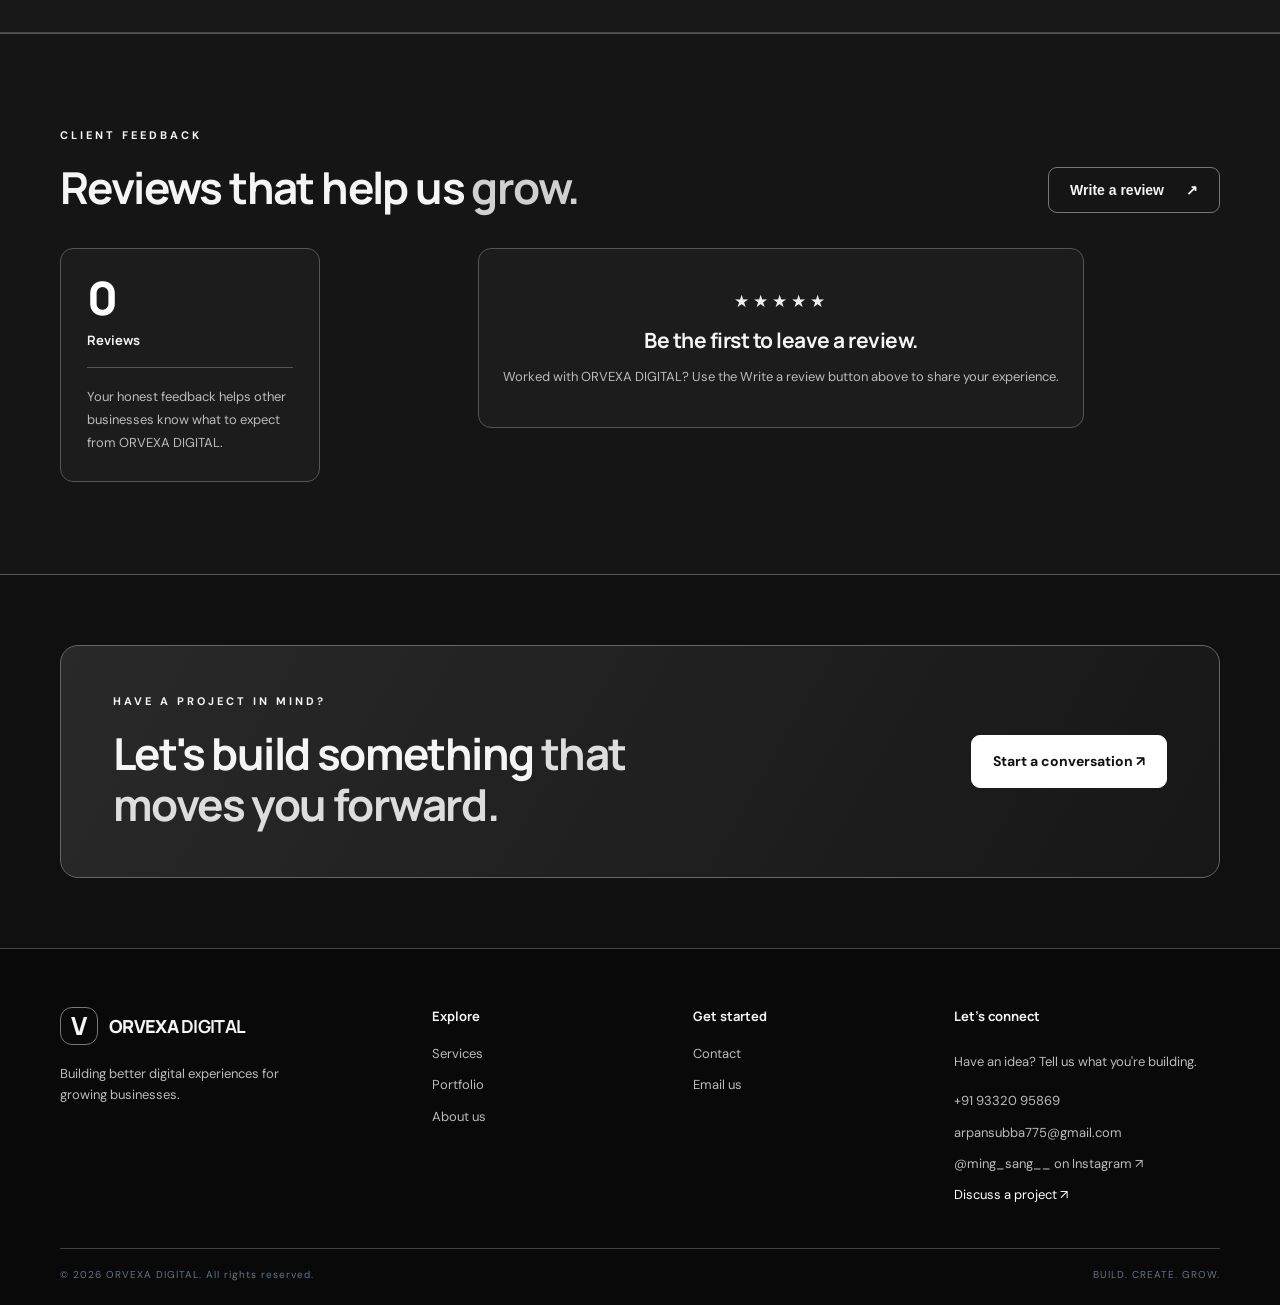
==== commit f056248b: "Preserve original landing page hero layout" ====
--- a/index.html
+++ b/index.html
@@ -1,6 +1,6 @@
 <!doctype html>
 <html lang="en"><head><meta charset="utf-8"><meta name="viewport" content="width=device-width, initial-scale=1"><meta name="description" content="ORVEXA DIGITAL creates responsive websites, e-commerce experiences, brand identities and social media marketing for growing businesses."><meta name="theme-color" content="#111111"><meta property="og:type" content="website"><meta property="og:site_name" content="ORVEXA DIGITAL"><meta property="og:title" content="ORVEXA DIGITAL — Build. Create. Grow."><meta property="og:description" content="ORVEXA DIGITAL creates responsive websites, e-commerce experiences, brand identities and social media marketing for growing businesses."><meta property="og:url" content="https://mobdev-jpg.github.io/business.web/"><link rel="canonical" href="https://mobdev-jpg.github.io/business.web/"><meta name="theme-color" content="#080d18"><meta name="description" content="ORVEXA DIGITAL builds modern websites, online stores and brand identities for growing businesses."><title>ORVEXA DIGITAL — Build. Create. Grow.</title><link rel="icon" href="data:image/svg+xml,%3Csvg xmlns='http://www.w3.org/2000/svg' viewBox='0 0 32 32'%3E%3Crect width='32' height='32' rx='8' fill='%23080d18'/%3E%3Cpath d='M8 9l8 14 8-14' fill='none' stroke='%233b82f6' stroke-width='3.5'/%3E%3C/svg%3E"><link rel="stylesheet" href="style.css?v=20261106-mobile-v3"><script src="script.js?v=20261105-service-expand-v6" defer></script><script type="application/ld+json">{"@context":"https://schema.org","@type":"ProfessionalService","name":"ORVEXA DIGITAL","url":"https://mobdev-jpg.github.io/business.web/","description":"Responsive websites, UI/UX design, e-commerce experiences and brand identity."}</script></head>
-<body><header class="site-header"><div class="container nav-wrap"><a class="brand" href="index.html"><span class="brand-mark">V</span><span>ORVEXA <b>DIGITAL</b></span></a><button class="menu-toggle" aria-label="Open menu" aria-expanded="false">☰</button><nav class="nav-links"><a class="active" href="index.html">Home</a><a href="services.html">Services</a><a href="portfolio.html">Portfolio</a><a href="about.html">About</a><a href="contact.html">Contact</a></nav><button class="theme-toggle" type="button" aria-label="Switch to light theme" title="Switch theme">☼</button><a class="button button-small" href="contact.html">Get a quote <span>↗</span></a></div></header>
+<body class="landing-page"><header class="site-header"><div class="container nav-wrap"><a class="brand" href="index.html"><span class="brand-mark">V</span><span>ORVEXA <b>DIGITAL</b></span></a><button class="menu-toggle" aria-label="Open menu" aria-expanded="false">☰</button><nav class="nav-links"><a class="active" href="index.html">Home</a><a href="services.html">Services</a><a href="portfolio.html">Portfolio</a><a href="about.html">About</a><a href="contact.html">Contact</a></nav><button class="theme-toggle" type="button" aria-label="Switch to light theme" title="Switch theme">☼</button><a class="button button-small" href="contact.html">Get a quote <span>↗</span></a></div></header>
 <main><section class="hero"><div class="hero-glow"></div><video class="hero-work-video" autoplay muted loop playsinline preload="auto" poster="https://images.pexels.com/videos/4057991/pexels-photo-4057991.jpeg?auto=compress&dpr=1&h=750&w=1260" aria-hidden="true"><source src="https://videos.pexels.com/video-files/4057995/4057995-hd_1920_1080_25fps.mp4" type="video/mp4"></video><div class="hero-video-shade" aria-hidden="true"></div><div class="hero-coffee-cup" aria-hidden="true">
   <span class="coffee-steam steam-one"></span><span class="coffee-steam steam-two"></span><span class="coffee-steam steam-three"></span>
   <svg viewBox="0 0 180 160" role="presentation">
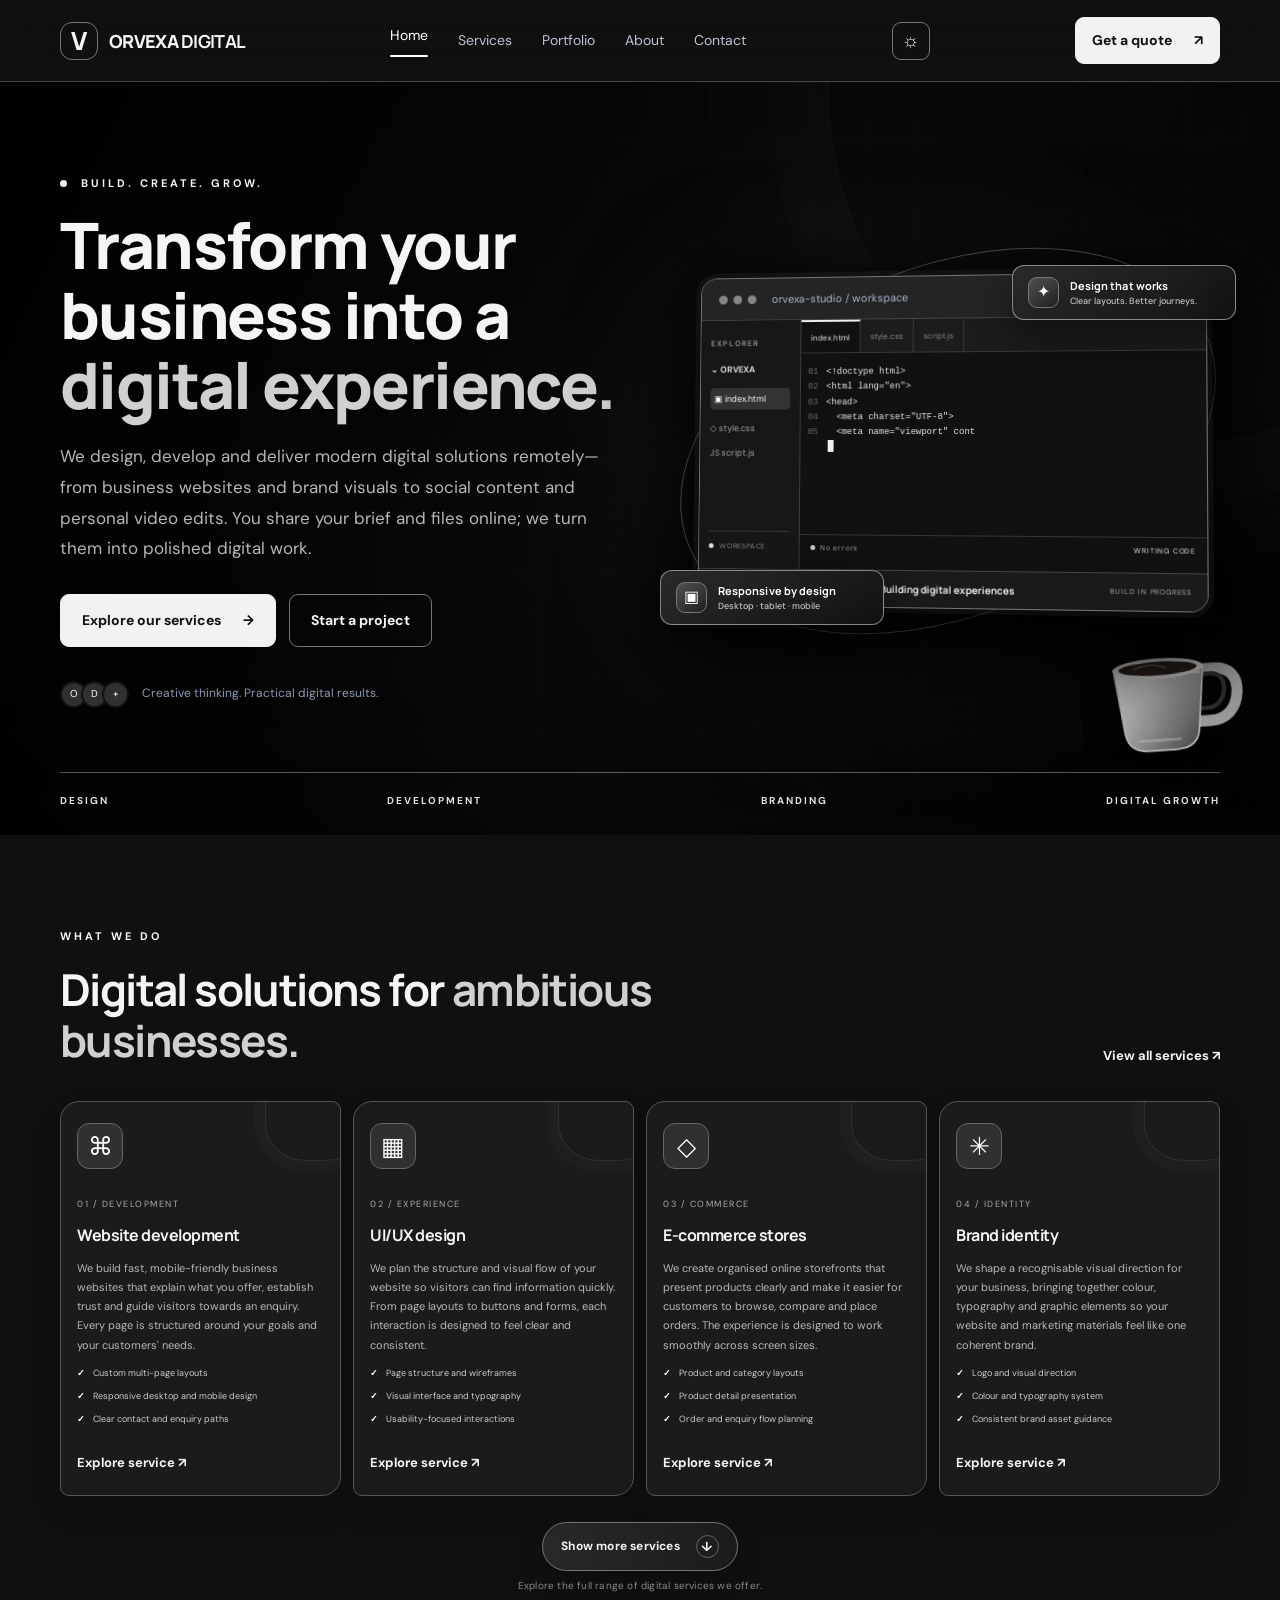
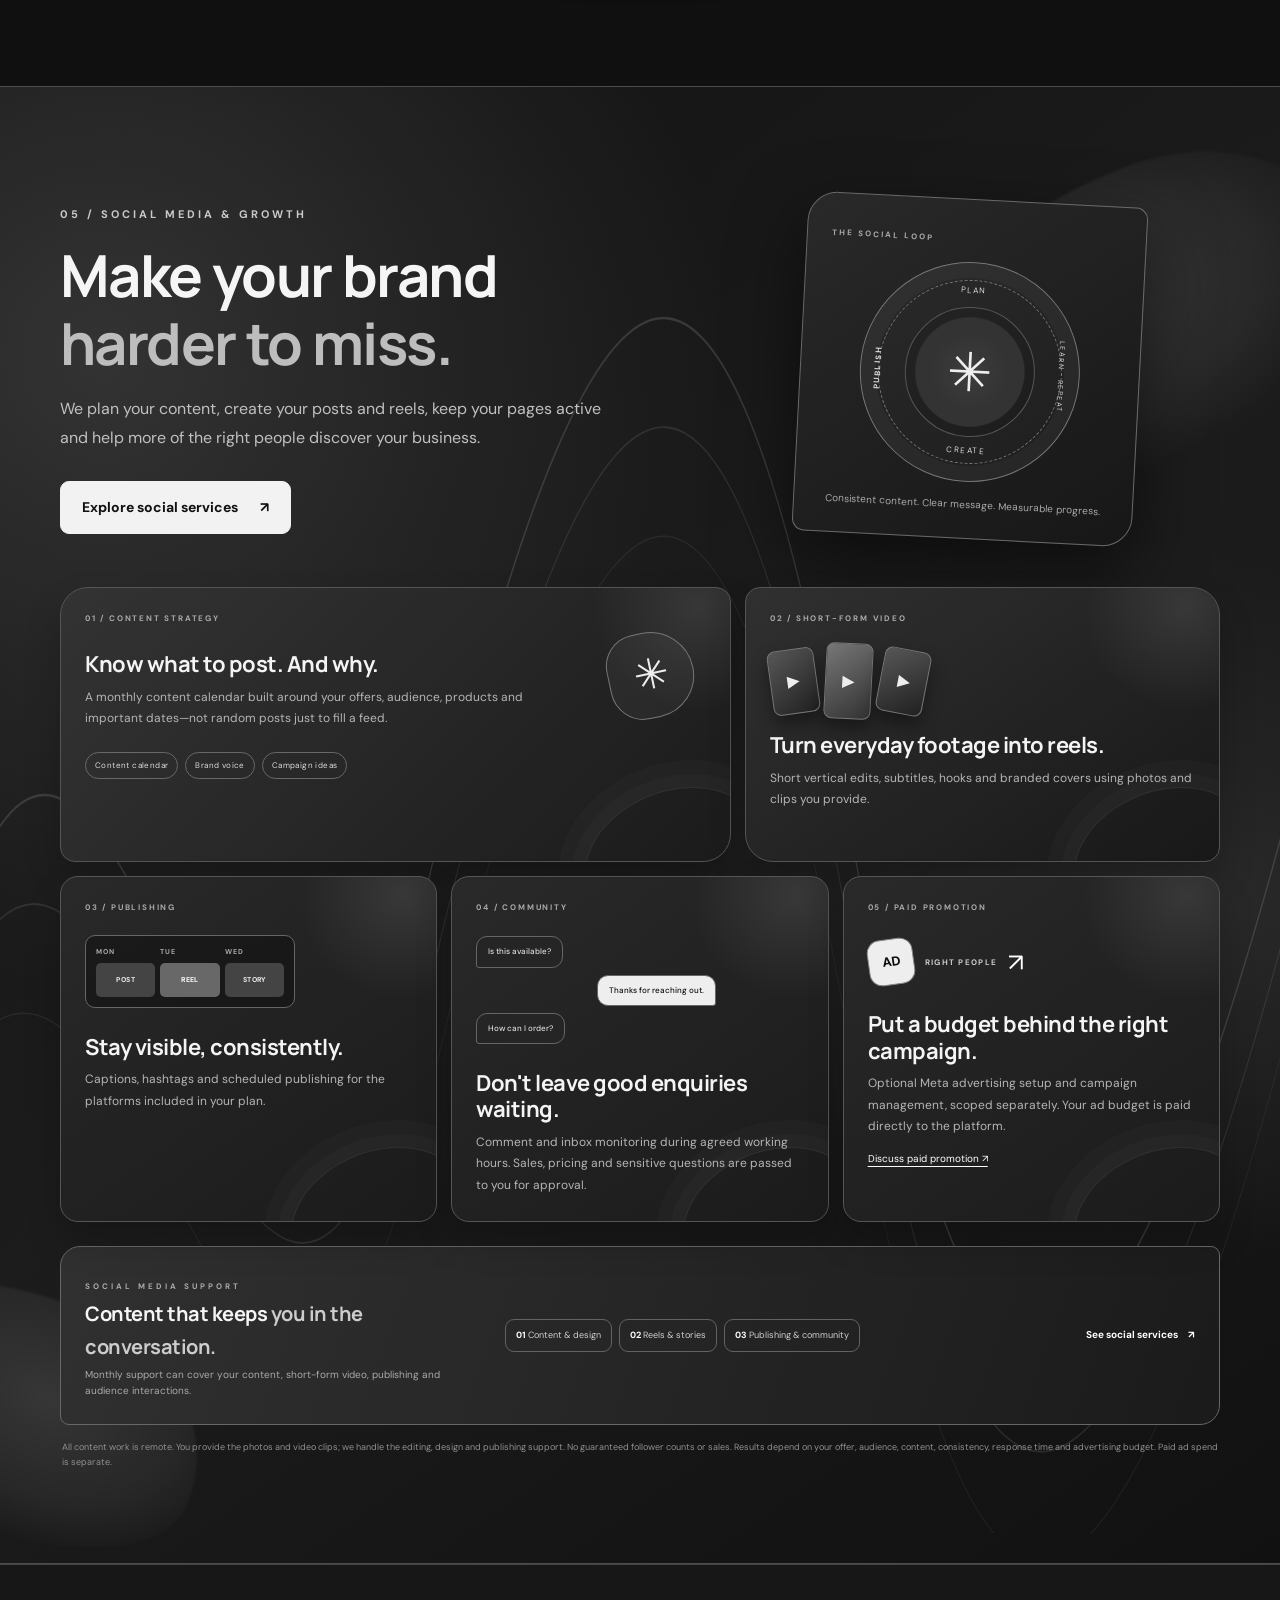
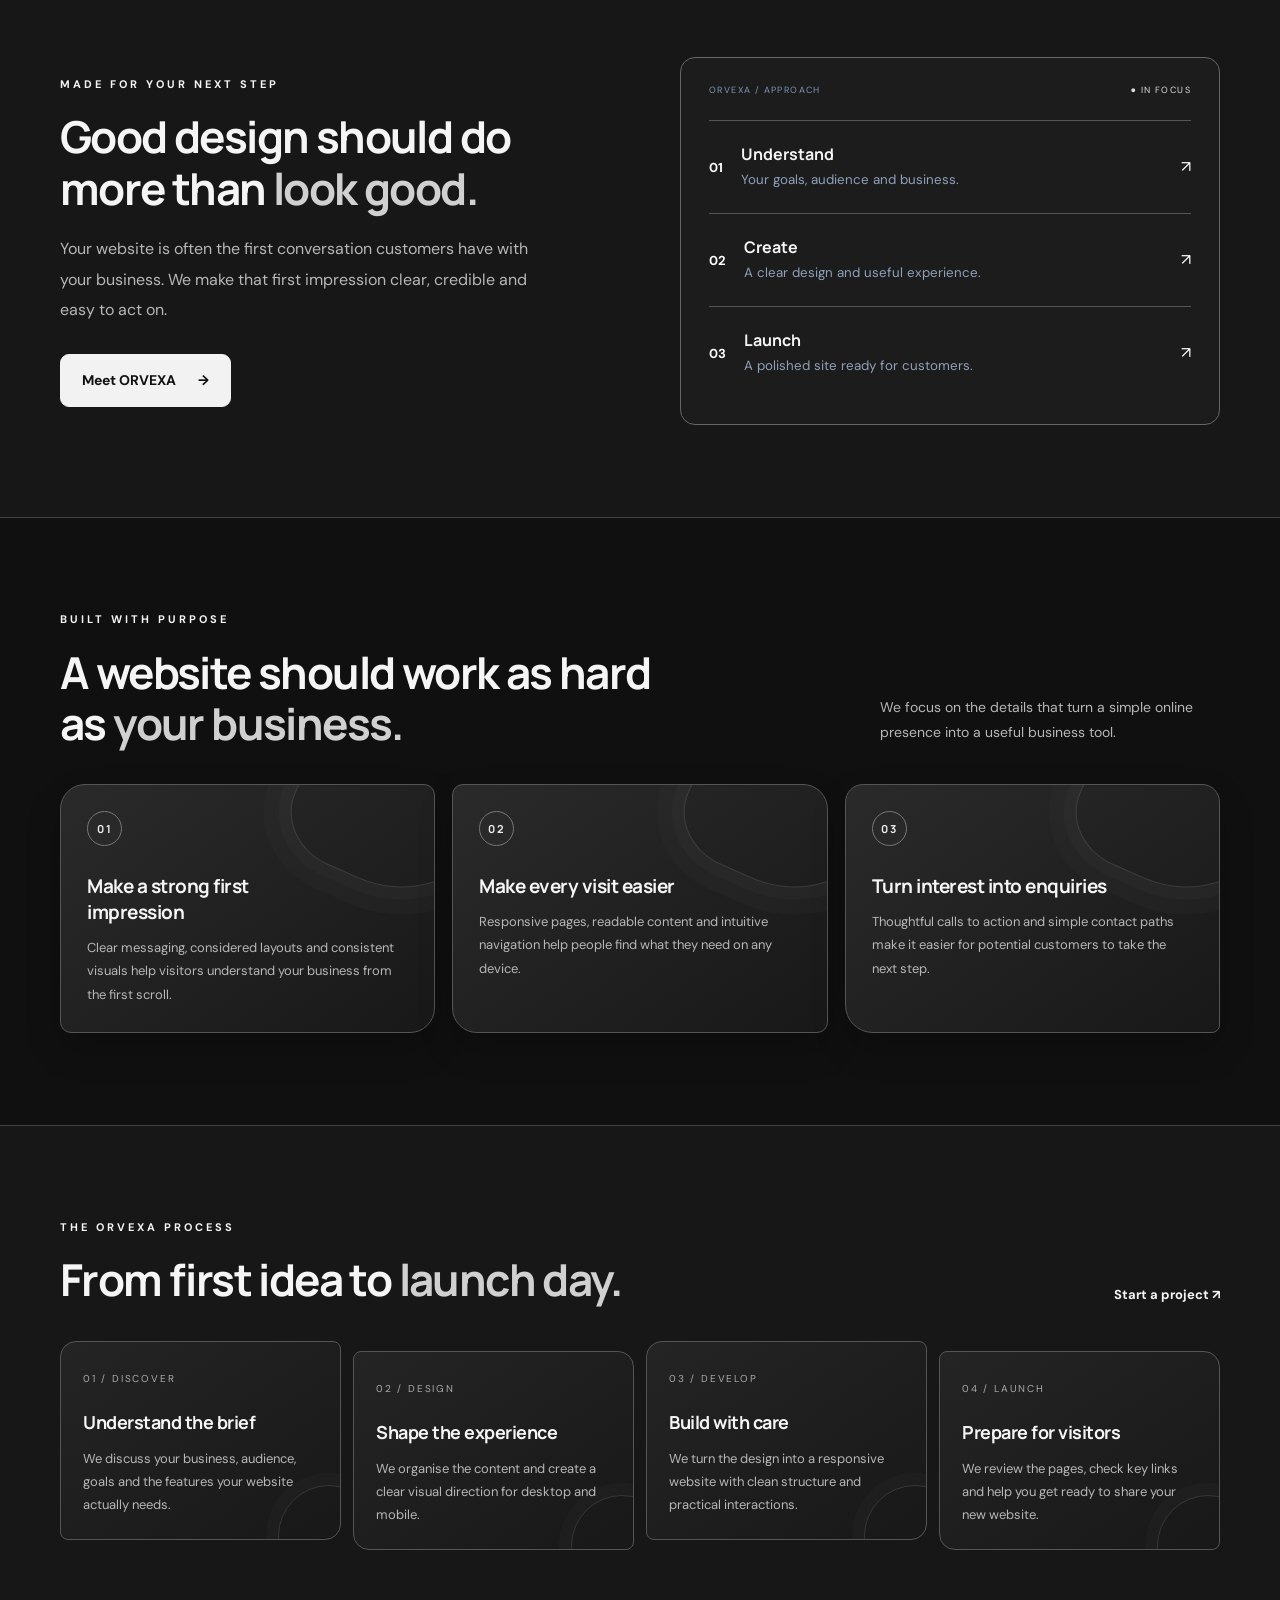
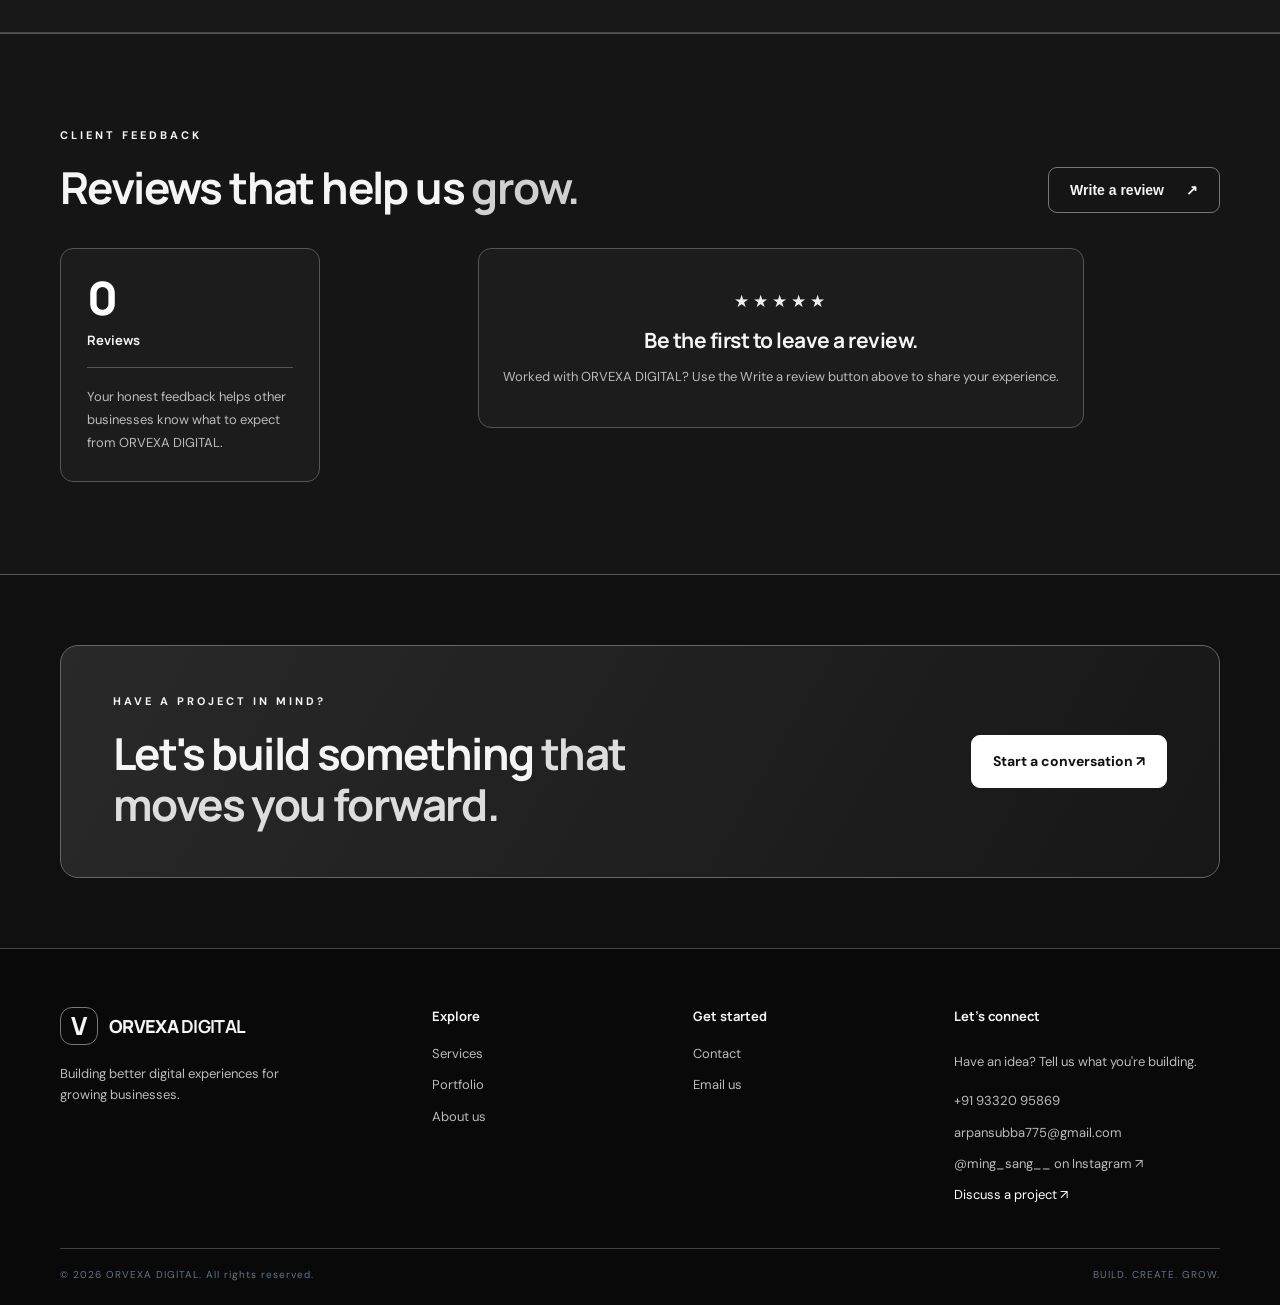
==== commit 808a685b: "Load restored landing page hero layout" ====
--- a/index.html
+++ b/index.html
@@ -1,5 +1,5 @@
 <!doctype html>
-<html lang="en"><head><meta charset="utf-8"><meta name="viewport" content="width=device-width, initial-scale=1"><meta name="description" content="ORVEXA DIGITAL creates responsive websites, e-commerce experiences, brand identities and social media marketing for growing businesses."><meta name="theme-color" content="#111111"><meta property="og:type" content="website"><meta property="og:site_name" content="ORVEXA DIGITAL"><meta property="og:title" content="ORVEXA DIGITAL — Build. Create. Grow."><meta property="og:description" content="ORVEXA DIGITAL creates responsive websites, e-commerce experiences, brand identities and social media marketing for growing businesses."><meta property="og:url" content="https://mobdev-jpg.github.io/business.web/"><link rel="canonical" href="https://mobdev-jpg.github.io/business.web/"><meta name="theme-color" content="#080d18"><meta name="description" content="ORVEXA DIGITAL builds modern websites, online stores and brand identities for growing businesses."><title>ORVEXA DIGITAL — Build. Create. Grow.</title><link rel="icon" href="data:image/svg+xml,%3Csvg xmlns='http://www.w3.org/2000/svg' viewBox='0 0 32 32'%3E%3Crect width='32' height='32' rx='8' fill='%23080d18'/%3E%3Cpath d='M8 9l8 14 8-14' fill='none' stroke='%233b82f6' stroke-width='3.5'/%3E%3C/svg%3E"><link rel="stylesheet" href="style.css?v=20261106-mobile-v3"><script src="script.js?v=20261105-service-expand-v6" defer></script><script type="application/ld+json">{"@context":"https://schema.org","@type":"ProfessionalService","name":"ORVEXA DIGITAL","url":"https://mobdev-jpg.github.io/business.web/","description":"Responsive websites, UI/UX design, e-commerce experiences and brand identity."}</script></head>
+<html lang="en"><head><meta charset="utf-8"><meta name="viewport" content="width=device-width, initial-scale=1"><meta name="description" content="ORVEXA DIGITAL creates responsive websites, e-commerce experiences, brand identities and social media marketing for growing businesses."><meta name="theme-color" content="#111111"><meta property="og:type" content="website"><meta property="og:site_name" content="ORVEXA DIGITAL"><meta property="og:title" content="ORVEXA DIGITAL — Build. Create. Grow."><meta property="og:description" content="ORVEXA DIGITAL creates responsive websites, e-commerce experiences, brand identities and social media marketing for growing businesses."><meta property="og:url" content="https://mobdev-jpg.github.io/business.web/"><link rel="canonical" href="https://mobdev-jpg.github.io/business.web/"><meta name="theme-color" content="#080d18"><meta name="description" content="ORVEXA DIGITAL builds modern websites, online stores and brand identities for growing businesses."><title>ORVEXA DIGITAL — Build. Create. Grow.</title><link rel="icon" href="data:image/svg+xml,%3Csvg xmlns='http://www.w3.org/2000/svg' viewBox='0 0 32 32'%3E%3Crect width='32' height='32' rx='8' fill='%23080d18'/%3E%3Cpath d='M8 9l8 14 8-14' fill='none' stroke='%233b82f6' stroke-width='3.5'/%3E%3C/svg%3E"><link rel="stylesheet" href="style.css?v=20261106-hero-original-v1"><script src="script.js?v=20261105-service-expand-v6" defer></script><script type="application/ld+json">{"@context":"https://schema.org","@type":"ProfessionalService","name":"ORVEXA DIGITAL","url":"https://mobdev-jpg.github.io/business.web/","description":"Responsive websites, UI/UX design, e-commerce experiences and brand identity."}</script></head>
 <body class="landing-page"><header class="site-header"><div class="container nav-wrap"><a class="brand" href="index.html"><span class="brand-mark">V</span><span>ORVEXA <b>DIGITAL</b></span></a><button class="menu-toggle" aria-label="Open menu" aria-expanded="false">☰</button><nav class="nav-links"><a class="active" href="index.html">Home</a><a href="services.html">Services</a><a href="portfolio.html">Portfolio</a><a href="about.html">About</a><a href="contact.html">Contact</a></nav><button class="theme-toggle" type="button" aria-label="Switch to light theme" title="Switch theme">☼</button><a class="button button-small" href="contact.html">Get a quote <span>↗</span></a></div></header>
 <main><section class="hero"><div class="hero-glow"></div><video class="hero-work-video" autoplay muted loop playsinline preload="auto" poster="https://images.pexels.com/videos/4057991/pexels-photo-4057991.jpeg?auto=compress&dpr=1&h=750&w=1260" aria-hidden="true"><source src="https://videos.pexels.com/video-files/4057995/4057995-hd_1920_1080_25fps.mp4" type="video/mp4"></video><div class="hero-video-shade" aria-hidden="true"></div><div class="hero-coffee-cup" aria-hidden="true">
   <span class="coffee-steam steam-one"></span><span class="coffee-steam steam-two"></span><span class="coffee-steam steam-three"></span>
--- a/style.css
+++ b/style.css
@@ -1376,3 +1376,179 @@
   .contact-modal-topline { font-size:8px; letter-spacing:1.2px; }
 }
 
+/* Landing page touch-text adjustment — keep the original hero design */
+@media (pointer:coarse) {
+  .landing-page .hero-text {
+    font-size:16px;
+    line-height:1.85;
+    max-width:560px;
+  }
+  .landing-page .hero .eyebrow {
+    font-size:10px;
+    letter-spacing:2px;
+  }
+  .landing-page .hero .button-row .button {
+    min-height:49px;
+    padding:14px 17px;
+    font-size:14px;
+    gap:13px;
+  }
+  .landing-page .hero-proof { font-size:12px; }
+  .landing-page .float-tag-copy strong { font-size:11px; }
+  .landing-page .float-tag-copy small { font-size:10px; }
+  .landing-page .hero-bottom { font-size:10px; letter-spacing:1.2px; }
+}
+@media (pointer:coarse) and (min-width:681px) {
+  .landing-page .hero { padding:68px 0 22px; }
+  .landing-page .hero-grid {
+    grid-template-columns:minmax(0,1.02fr) minmax(0,.98fr);
+    gap:clamp(18px,3.5vw,42px);
+  }
+  .landing-page .hero-copy { min-width:0; }
+  .landing-page .hero h1 {
+    font-size:clamp(36px,4vw,50px);
+    line-height:1.08;
+    max-width:620px;
+  }
+  .landing-page .hero-art {
+    min-height:350px;
+    margin:0;
+    padding:0;
+  }
+  .landing-page .code-card {
+    width:min(100%,510px);
+    max-width:100%;
+  }
+  .landing-page .hero-coffee-cup {
+    right:1%;
+    bottom:4%;
+    width:clamp(76px,10vw,125px);
+    opacity:.82;
+  }
+  .landing-page .hero .button-row {
+    flex-wrap:wrap;
+    gap:11px;
+  }
+  .landing-page .hero .button-row .button {
+    flex:0 1 auto;
+    white-space:nowrap;
+  }
+}
+
+/* Restore the original circled landing header + hero composition on wider touch screens */
+@media (pointer:coarse) and (min-width:600px) {
+  .landing-page .site-header { height:66px; }
+  .landing-page .nav-wrap { gap:12px; }
+  .landing-page .brand { flex:0 0 auto; font-size:14px; gap:7px; }
+  .landing-page .brand-mark { width:33px; height:33px; }
+  .landing-page .menu-toggle { display:none!important; }
+  .landing-page .nav-links {
+    display:flex!important;
+    position:static;
+    inset:auto;
+    max-height:none;
+    overflow:visible;
+    padding:0;
+    border:0;
+    border-radius:0;
+    background:transparent;
+    box-shadow:none;
+    flex-direction:row;
+    align-items:center;
+    justify-content:center;
+    gap:clamp(9px,1.65vw,16px);
+    flex:1 1 auto;
+    min-width:0;
+  }
+  .landing-page .nav-links a {
+    display:inline-flex;
+    align-items:center;
+    min-height:0;
+    padding:6px 0;
+    border:0;
+    border-radius:0;
+    background:transparent;
+    color:#d0d0d0;
+    font-size:clamp(10px,1.55vw,12px);
+    white-space:nowrap;
+  }
+  .landing-page .nav-links a.active {
+    color:#fff;
+    background:transparent;
+    border:0;
+  }
+  .landing-page .nav-links a.active:after { display:block; }
+  .landing-page .nav-wrap>.button {
+    display:inline-flex!important;
+    position:static;
+    inset:auto;
+    flex:0 0 auto;
+    width:auto;
+    min-height:42px;
+    padding:10px 13px;
+    border-radius:9px;
+    font-size:11px;
+    white-space:nowrap;
+    box-shadow:none;
+  }
+  .landing-page .theme-toggle {
+    flex:0 0 37px;
+    width:37px;
+    height:37px;
+  }
+  .landing-page .hero {
+    padding:58px 0 20px;
+  }
+  .landing-page .hero-grid {
+    grid-template-columns:minmax(0,1.02fr) minmax(0,.98fr);
+    align-items:center;
+    gap:clamp(14px,2.4vw,24px);
+  }
+  .landing-page .hero-copy { min-width:0; }
+  .landing-page .hero h1 {
+    font-size:clamp(35px,5.2vw,46px);
+    line-height:1.08;
+    max-width:100%;
+    letter-spacing:-1.15px;
+  }
+  .landing-page .hero-text {
+    font-size:clamp(14px,2.05vw,16px);
+    line-height:1.8;
+  }
+  .landing-page .hero .button-row {
+    flex-wrap:wrap;
+    gap:9px;
+    margin-top:23px;
+  }
+  .landing-page .hero .button-row .button {
+    flex:0 1 auto;
+    min-height:46px;
+    padding:12px 13px;
+    font-size:clamp(11px,1.65vw,13px);
+    white-space:nowrap;
+  }
+  .landing-page .hero-art {
+    min-height:310px;
+    margin:0;
+    padding:0;
+  }
+  .landing-page .code-card {
+    width:100%;
+    max-width:510px;
+    transform:none;
+  }
+  .landing-page .hero-coffee-cup {
+    right:1%;
+    bottom:4%;
+    width:clamp(74px,11vw,112px);
+    opacity:.82;
+  }
+  .landing-page .hero-proof { font-size:11px; }
+  .landing-page .hero-bottom {
+    margin-top:31px;
+    padding-top:16px;
+    font-size:9px;
+    letter-spacing:1.2px;
+  }
+}
+
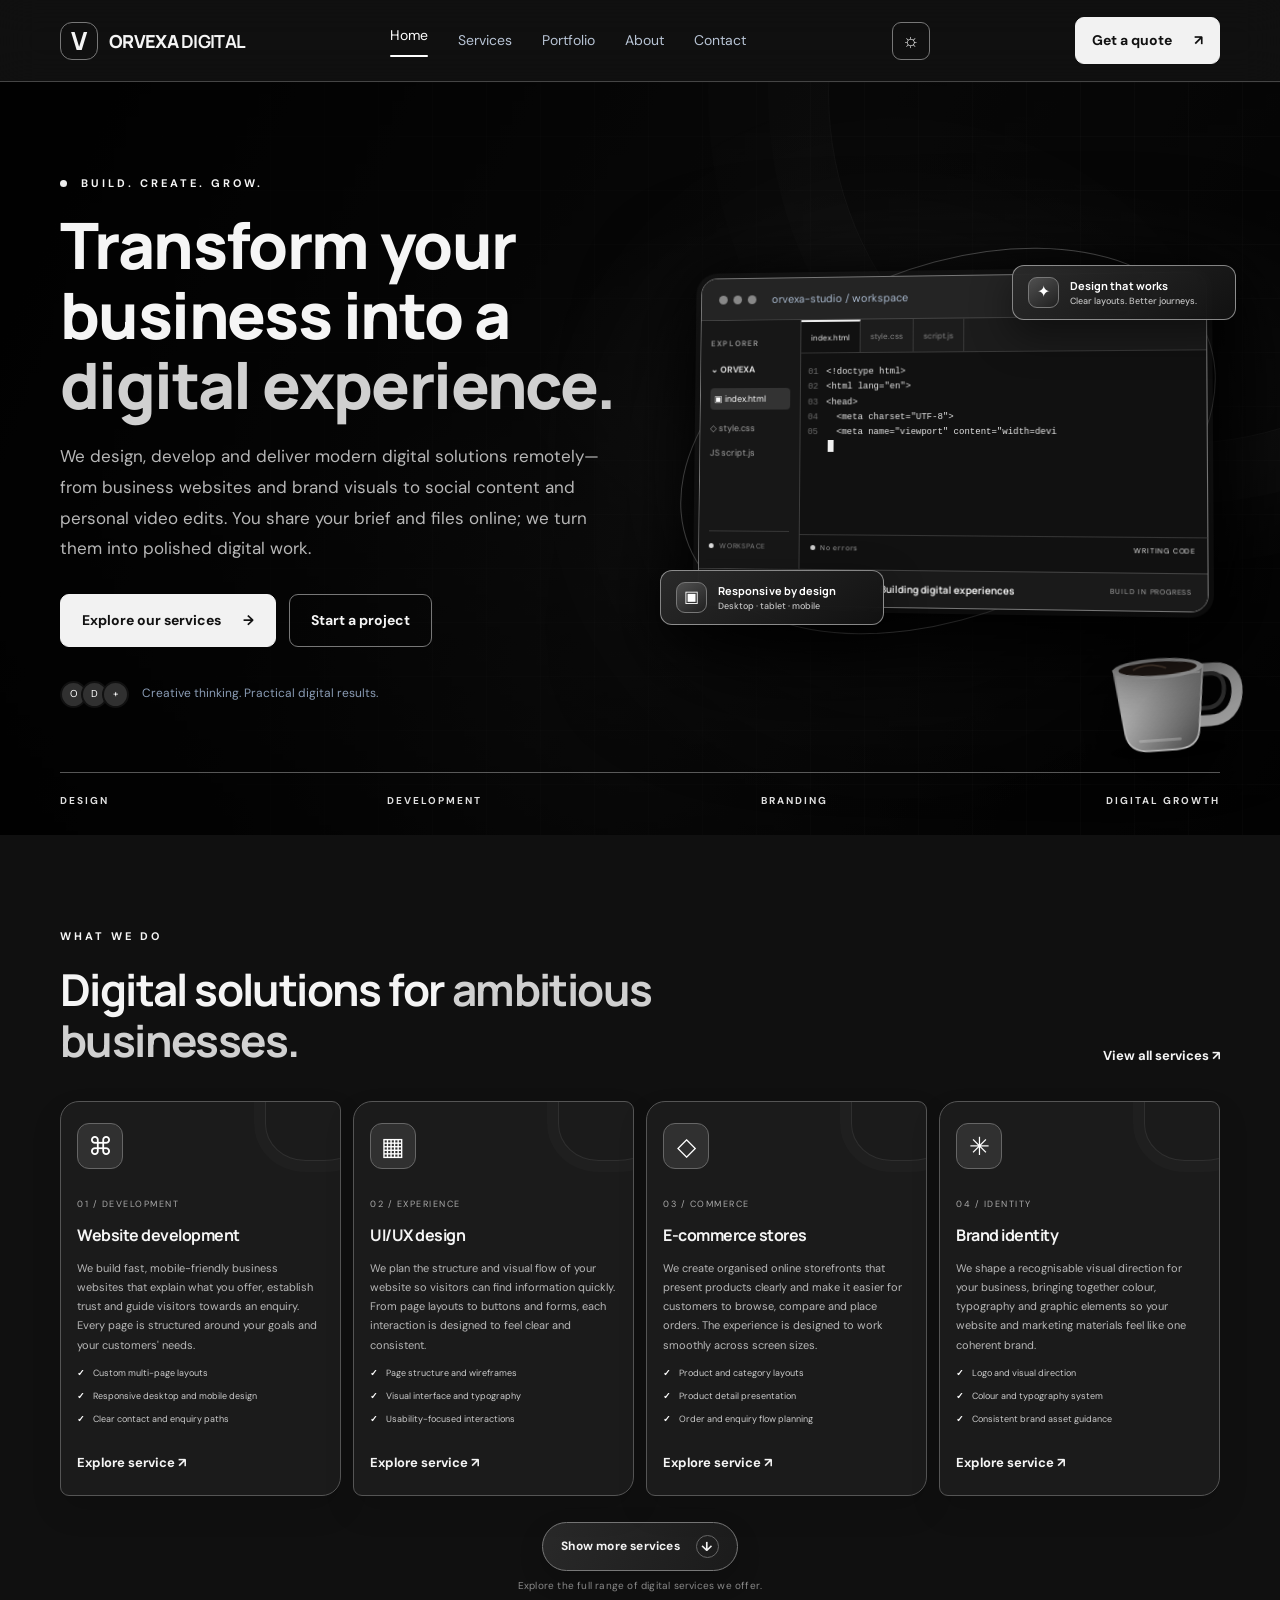
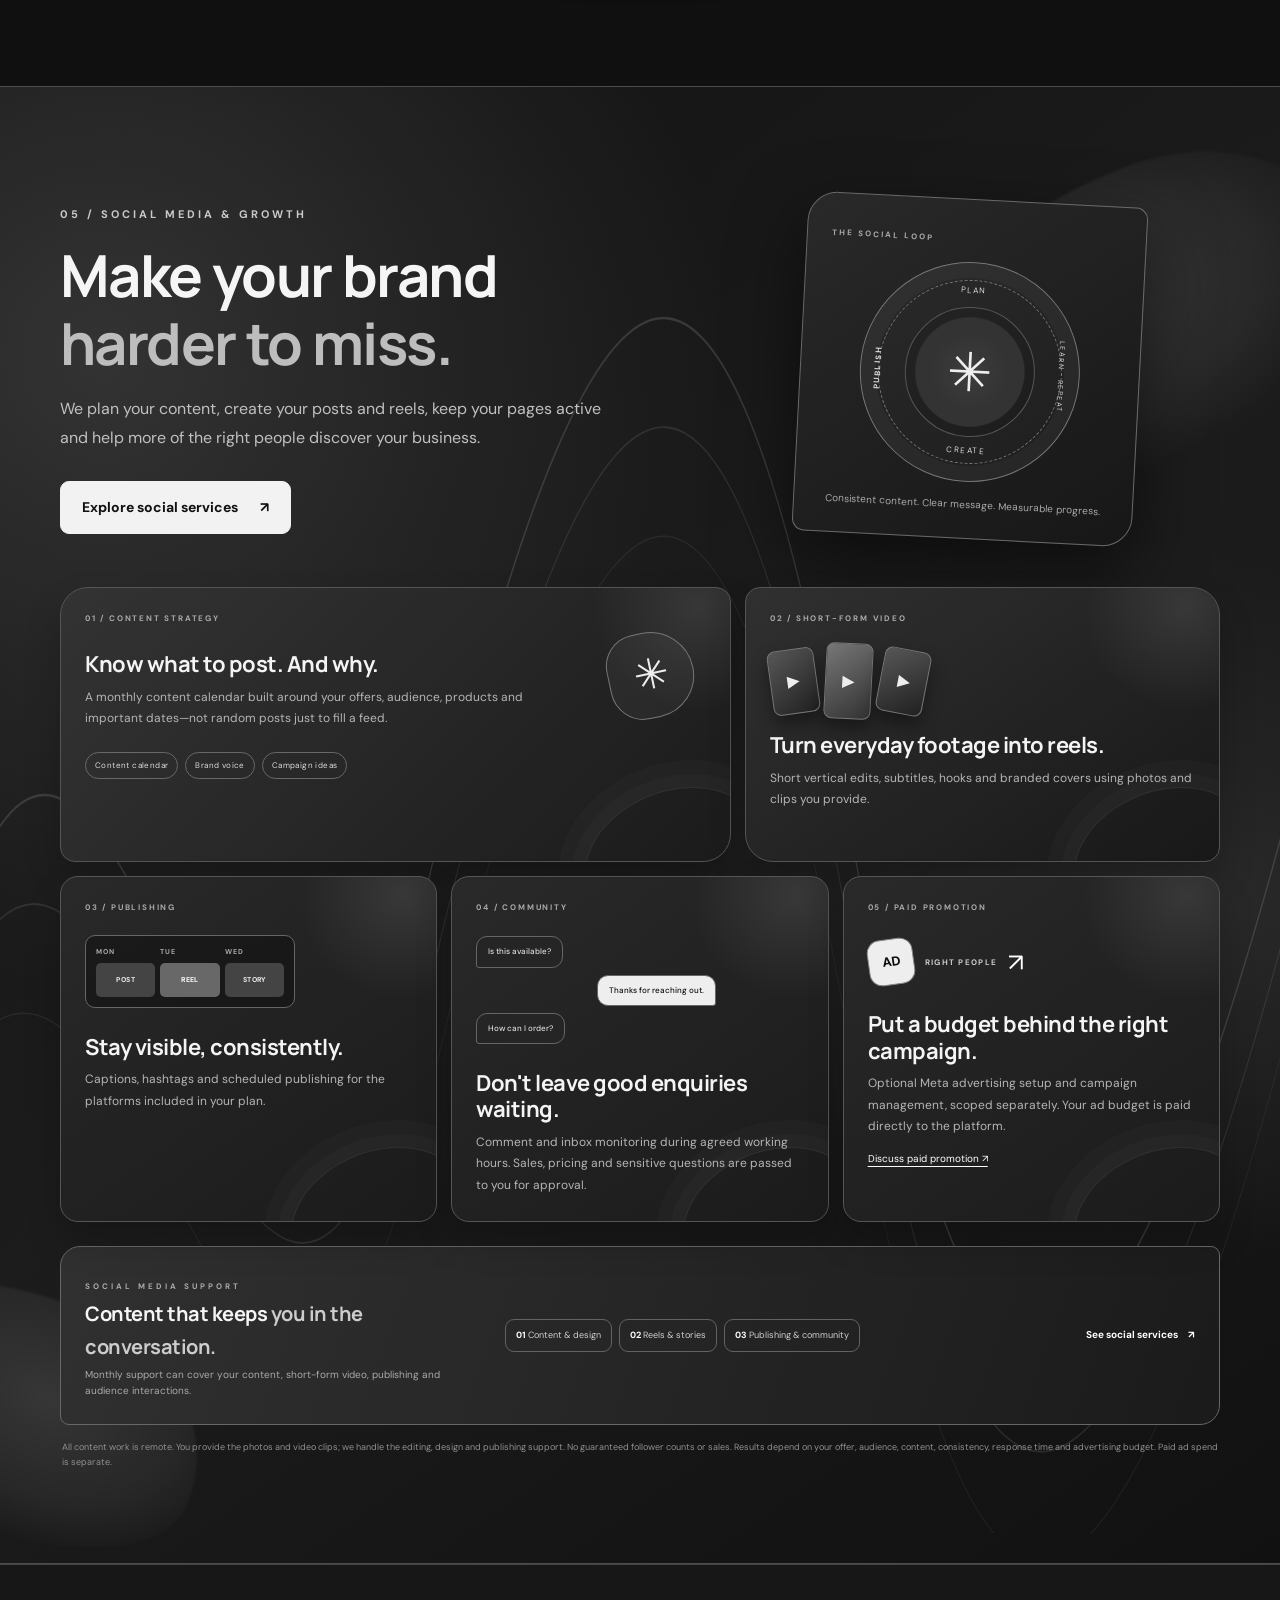
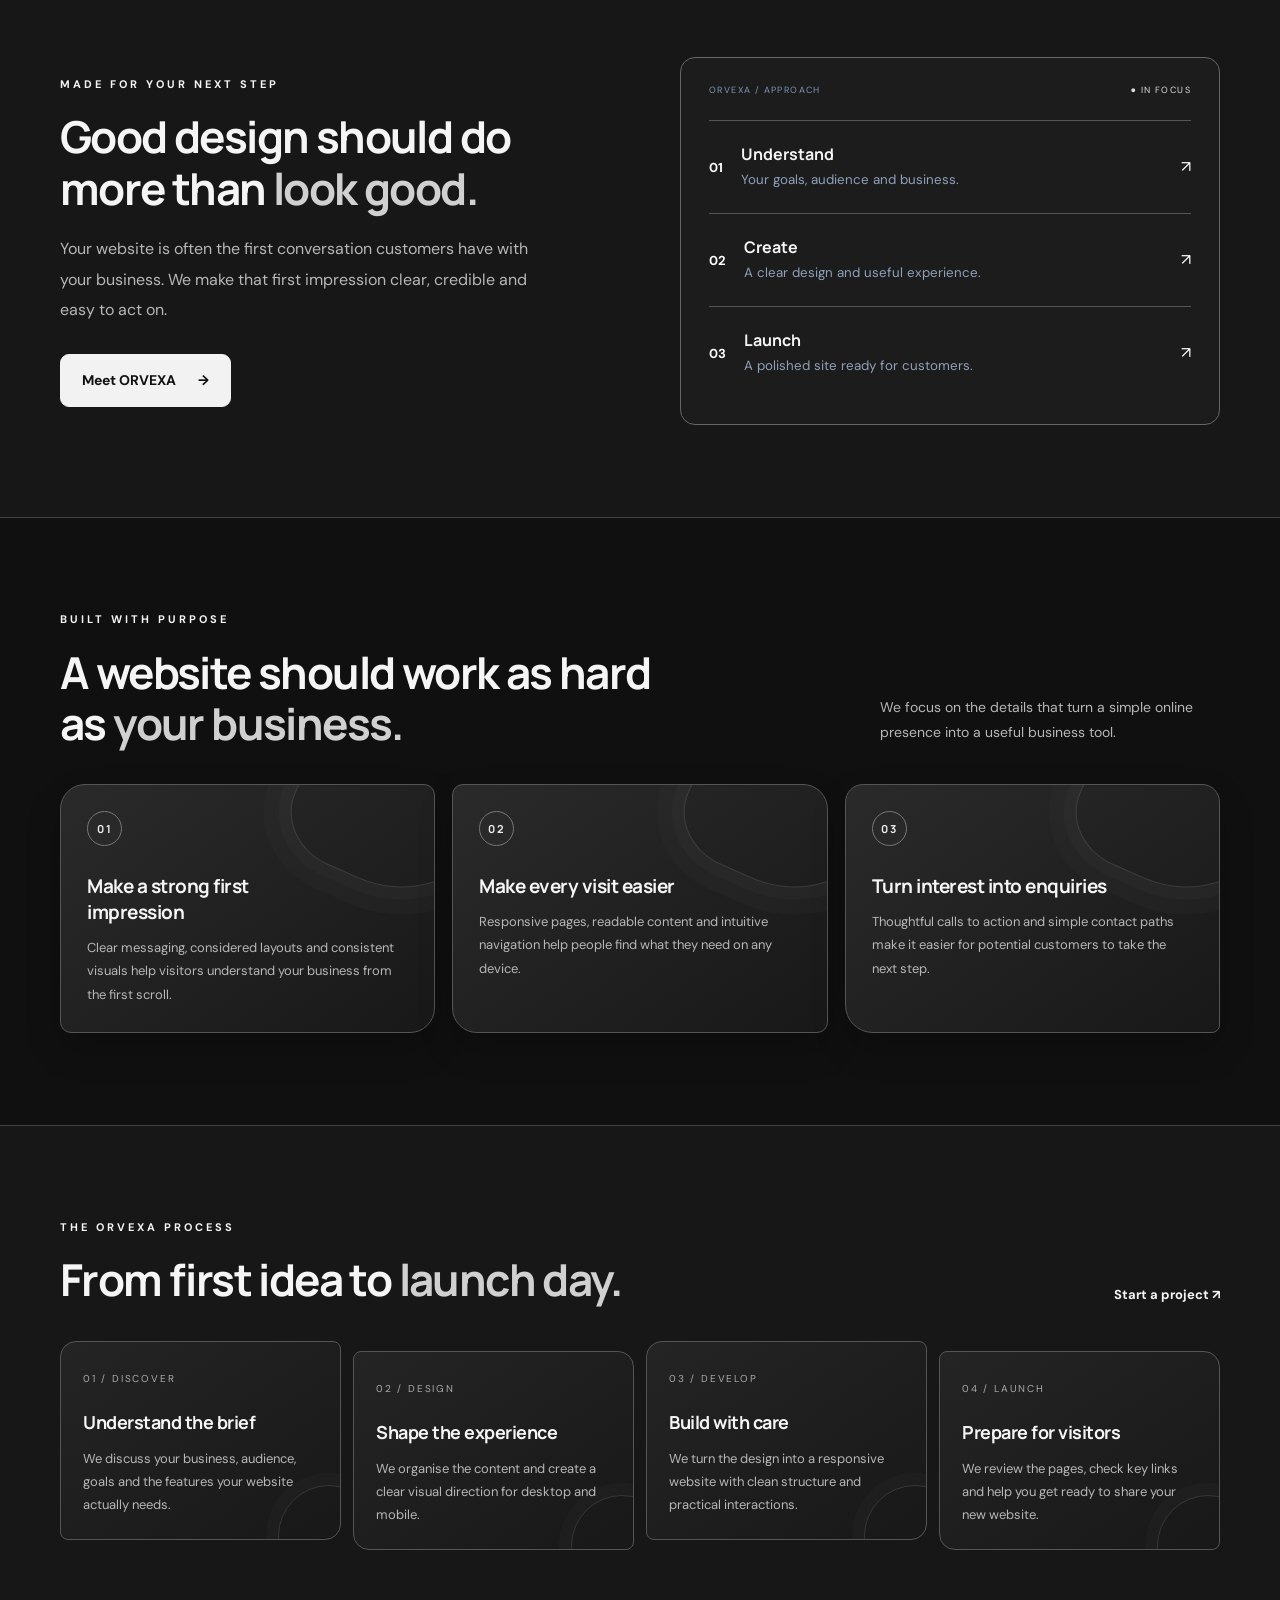
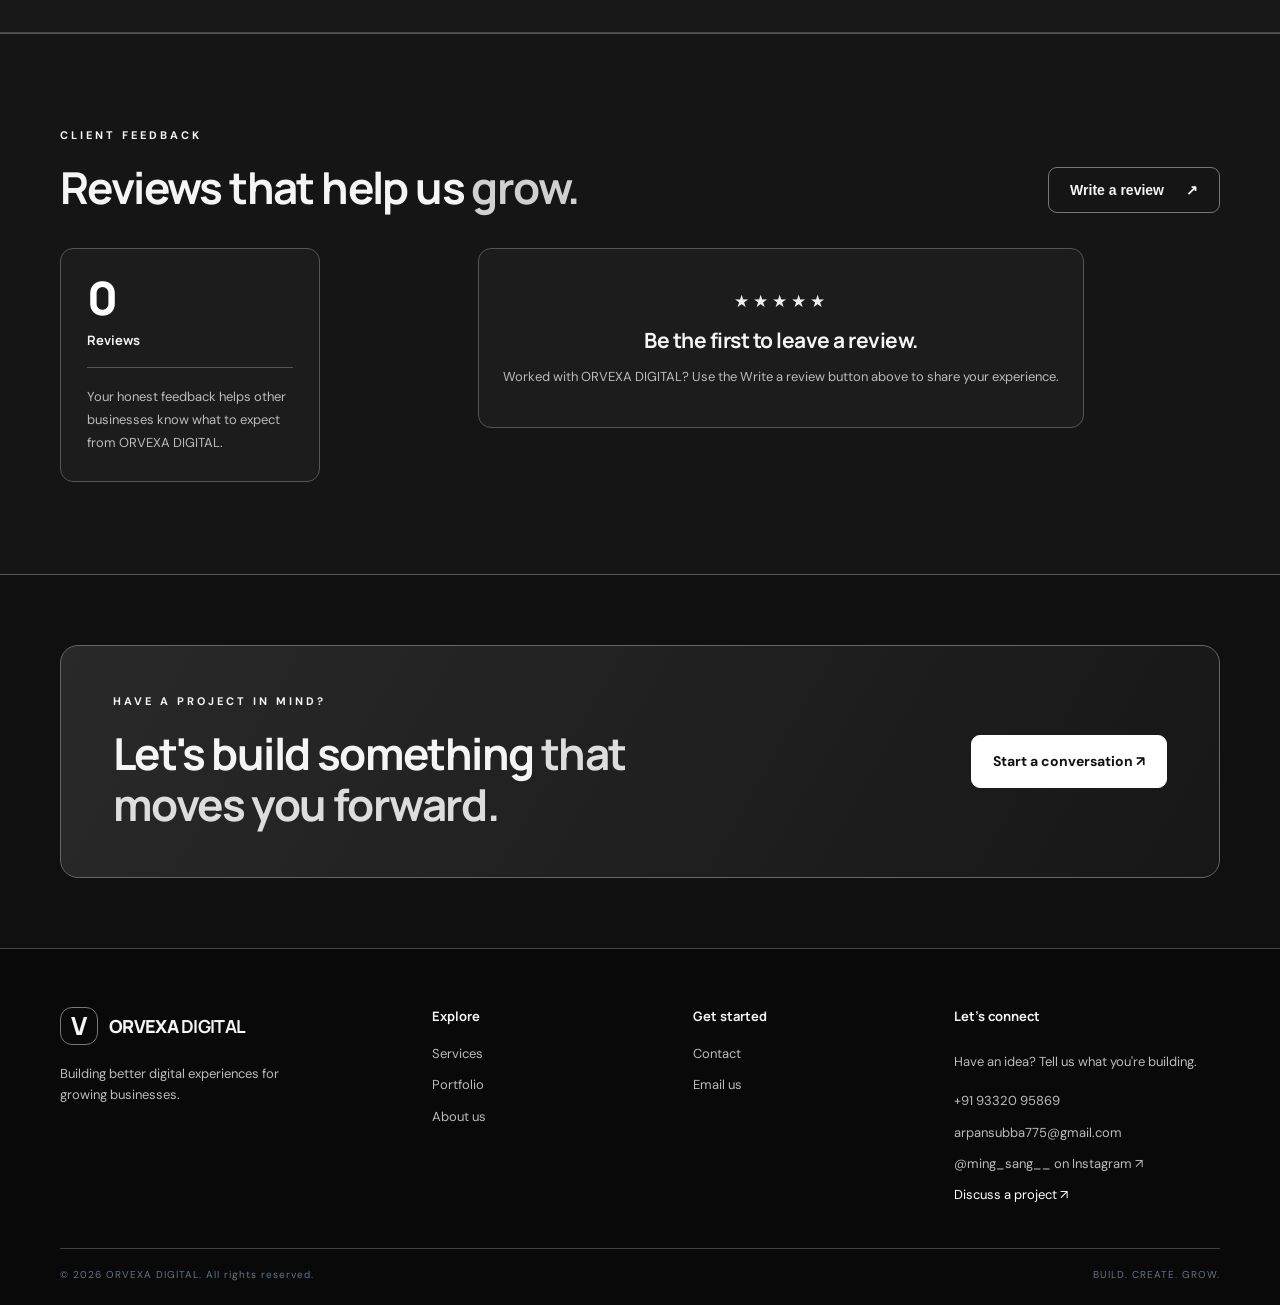
==== commit 9c7fe00b: "Load restored homepage hero styling" ====
--- a/index.html
+++ b/index.html
@@ -1,5 +1,5 @@
 <!doctype html>
-<html lang="en"><head><meta charset="utf-8"><meta name="viewport" content="width=device-width, initial-scale=1"><meta name="description" content="ORVEXA DIGITAL creates responsive websites, e-commerce experiences, brand identities and social media marketing for growing businesses."><meta name="theme-color" content="#111111"><meta property="og:type" content="website"><meta property="og:site_name" content="ORVEXA DIGITAL"><meta property="og:title" content="ORVEXA DIGITAL — Build. Create. Grow."><meta property="og:description" content="ORVEXA DIGITAL creates responsive websites, e-commerce experiences, brand identities and social media marketing for growing businesses."><meta property="og:url" content="https://mobdev-jpg.github.io/business.web/"><link rel="canonical" href="https://mobdev-jpg.github.io/business.web/"><meta name="theme-color" content="#080d18"><meta name="description" content="ORVEXA DIGITAL builds modern websites, online stores and brand identities for growing businesses."><title>ORVEXA DIGITAL — Build. Create. Grow.</title><link rel="icon" href="data:image/svg+xml,%3Csvg xmlns='http://www.w3.org/2000/svg' viewBox='0 0 32 32'%3E%3Crect width='32' height='32' rx='8' fill='%23080d18'/%3E%3Cpath d='M8 9l8 14 8-14' fill='none' stroke='%233b82f6' stroke-width='3.5'/%3E%3C/svg%3E"><link rel="stylesheet" href="style.css?v=20261106-hero-original-v1"><script src="script.js?v=20261105-service-expand-v6" defer></script><script type="application/ld+json">{"@context":"https://schema.org","@type":"ProfessionalService","name":"ORVEXA DIGITAL","url":"https://mobdev-jpg.github.io/business.web/","description":"Responsive websites, UI/UX design, e-commerce experiences and brand identity."}</script></head>
+<html lang="en"><head><meta charset="utf-8"><meta name="viewport" content="width=device-width, initial-scale=1"><meta name="description" content="ORVEXA DIGITAL creates responsive websites, e-commerce experiences, brand identities and social media marketing for growing businesses."><meta name="theme-color" content="#111111"><meta property="og:type" content="website"><meta property="og:site_name" content="ORVEXA DIGITAL"><meta property="og:title" content="ORVEXA DIGITAL — Build. Create. Grow."><meta property="og:description" content="ORVEXA DIGITAL creates responsive websites, e-commerce experiences, brand identities and social media marketing for growing businesses."><meta property="og:url" content="https://mobdev-jpg.github.io/business.web/"><link rel="canonical" href="https://mobdev-jpg.github.io/business.web/"><meta name="theme-color" content="#080d18"><meta name="description" content="ORVEXA DIGITAL builds modern websites, online stores and brand identities for growing businesses."><title>ORVEXA DIGITAL — Build. Create. Grow.</title><link rel="icon" href="data:image/svg+xml,%3Csvg xmlns='http://www.w3.org/2000/svg' viewBox='0 0 32 32'%3E%3Crect width='32' height='32' rx='8' fill='%23080d18'/%3E%3Cpath d='M8 9l8 14 8-14' fill='none' stroke='%233b82f6' stroke-width='3.5'/%3E%3C/svg%3E"><link rel="stylesheet" href="style.css?v=20261106-hero-side-by-side-v2"><script src="script.js?v=20261105-service-expand-v6" defer></script><script type="application/ld+json">{"@context":"https://schema.org","@type":"ProfessionalService","name":"ORVEXA DIGITAL","url":"https://mobdev-jpg.github.io/business.web/","description":"Responsive websites, UI/UX design, e-commerce experiences and brand identity."}</script></head>
 <body class="landing-page"><header class="site-header"><div class="container nav-wrap"><a class="brand" href="index.html"><span class="brand-mark">V</span><span>ORVEXA <b>DIGITAL</b></span></a><button class="menu-toggle" aria-label="Open menu" aria-expanded="false">☰</button><nav class="nav-links"><a class="active" href="index.html">Home</a><a href="services.html">Services</a><a href="portfolio.html">Portfolio</a><a href="about.html">About</a><a href="contact.html">Contact</a></nav><button class="theme-toggle" type="button" aria-label="Switch to light theme" title="Switch theme">☼</button><a class="button button-small" href="contact.html">Get a quote <span>↗</span></a></div></header>
 <main><section class="hero"><div class="hero-glow"></div><video class="hero-work-video" autoplay muted loop playsinline preload="auto" poster="https://images.pexels.com/videos/4057991/pexels-photo-4057991.jpeg?auto=compress&dpr=1&h=750&w=1260" aria-hidden="true"><source src="https://videos.pexels.com/video-files/4057995/4057995-hd_1920_1080_25fps.mp4" type="video/mp4"></video><div class="hero-video-shade" aria-hidden="true"></div><div class="hero-coffee-cup" aria-hidden="true">
   <span class="coffee-steam steam-one"></span><span class="coffee-steam steam-two"></span><span class="coffee-steam steam-three"></span>
--- a/style.css
+++ b/style.css
@@ -1552,3 +1552,102 @@
   }
 }
 
+/* Final homepage hero restoration: keep text-left / floating workspace-right on phones */
+@media (pointer:coarse) {
+  .landing-page .hero {
+    padding:48px 0 19px;
+    overflow:hidden;
+  }
+  .landing-page .hero-grid {
+    display:grid;
+    grid-template-columns:minmax(0,.95fr) minmax(0,1.05fr)!important;
+    align-items:center;
+    gap:clamp(10px,2.2vw,22px);
+  }
+  .landing-page .hero-copy {
+    min-width:0;
+    position:relative;
+    z-index:2;
+  }
+  .landing-page .hero h1 {
+    font-size:clamp(27px,5.4vw,46px);
+    line-height:1.08;
+    letter-spacing:-1px;
+    max-width:100%;
+  }
+  .landing-page .hero-text {
+    font-size:clamp(12px,2.15vw,16px);
+    line-height:1.75;
+  }
+  .landing-page .hero .button-row {
+    display:flex;
+    flex-wrap:wrap;
+    gap:8px;
+    margin-top:18px;
+  }
+  .landing-page .hero .button-row .button {
+    flex:0 1 auto;
+    min-height:43px;
+    padding:10px 11px;
+    gap:8px;
+    font-size:clamp(10px,1.7vw,13px);
+  }
+  .landing-page .hero-proof {
+    align-items:flex-start;
+    gap:8px;
+    font-size:clamp(9px,1.5vw,11px);
+  }
+  .landing-page .hero-art {
+    min-width:0;
+    min-height:clamp(205px,40vw,380px);
+    margin:0;
+    padding:0;
+    display:grid;
+    place-items:center;
+  }
+  .landing-page .code-card {
+    width:100%;
+    max-width:510px;
+    transform:none;
+    border-radius:13px;
+  }
+  .landing-page .hero-coffee-cup {
+    right:0;
+    bottom:3%;
+    width:clamp(55px,10vw,112px);
+    opacity:.82;
+  }
+  .landing-page .float-tag {
+    max-width:70%;
+    padding:8px 10px;
+    gap:7px;
+  }
+  .landing-page .float-tag-copy strong { font-size:clamp(8px,1.5vw,11px); }
+  .landing-page .float-tag-copy small { font-size:clamp(7px,1.2vw,10px); }
+  .landing-page .hero-bottom {
+    margin-top:27px;
+    padding-top:15px;
+    font-size:clamp(8px,1.35vw,10px);
+    letter-spacing:1px;
+  }
+}
+@media (pointer:coarse) and (max-width:420px) {
+  .landing-page .hero-grid { grid-template-columns:minmax(0,.9fr) minmax(0,1.1fr)!important; gap:8px; }
+  .landing-page .hero { padding-top:36px; }
+  .landing-page .hero h1 { font-size:clamp(24px,7.2vw,30px); letter-spacing:-.8px; }
+  .landing-page .hero-text { font-size:11px; line-height:1.65; }
+  .landing-page .hero .button-row { display:grid; grid-template-columns:1fr; gap:7px; }
+  .landing-page .hero .button-row .button { width:100%; min-height:39px; font-size:10px; padding:9px 7px; }
+  .landing-page .hero-proof { display:none; }
+  .landing-page .hero-art { min-height:190px; }
+  .landing-page .code-workspace { grid-template-columns:minmax(0,1fr); min-height:155px; }
+  .landing-page .code-file-rail { display:none; }
+  .landing-page .code-editor-body { min-height:112px; max-height:112px; }
+  .landing-page .code-stream,.landing-page .code-line-numbers { font-size:6px; }
+  .landing-page .code-card-bottom { padding:7px 8px; }
+  .landing-page .code-card-bottom strong { font-size:7px; }
+  .landing-page .float-tag { display:none; }
+  .landing-page .hero-coffee-cup { width:48px; opacity:.65; }
+  .landing-page .hero-bottom { flex-wrap:wrap; gap:6px 9px; }
+}
+
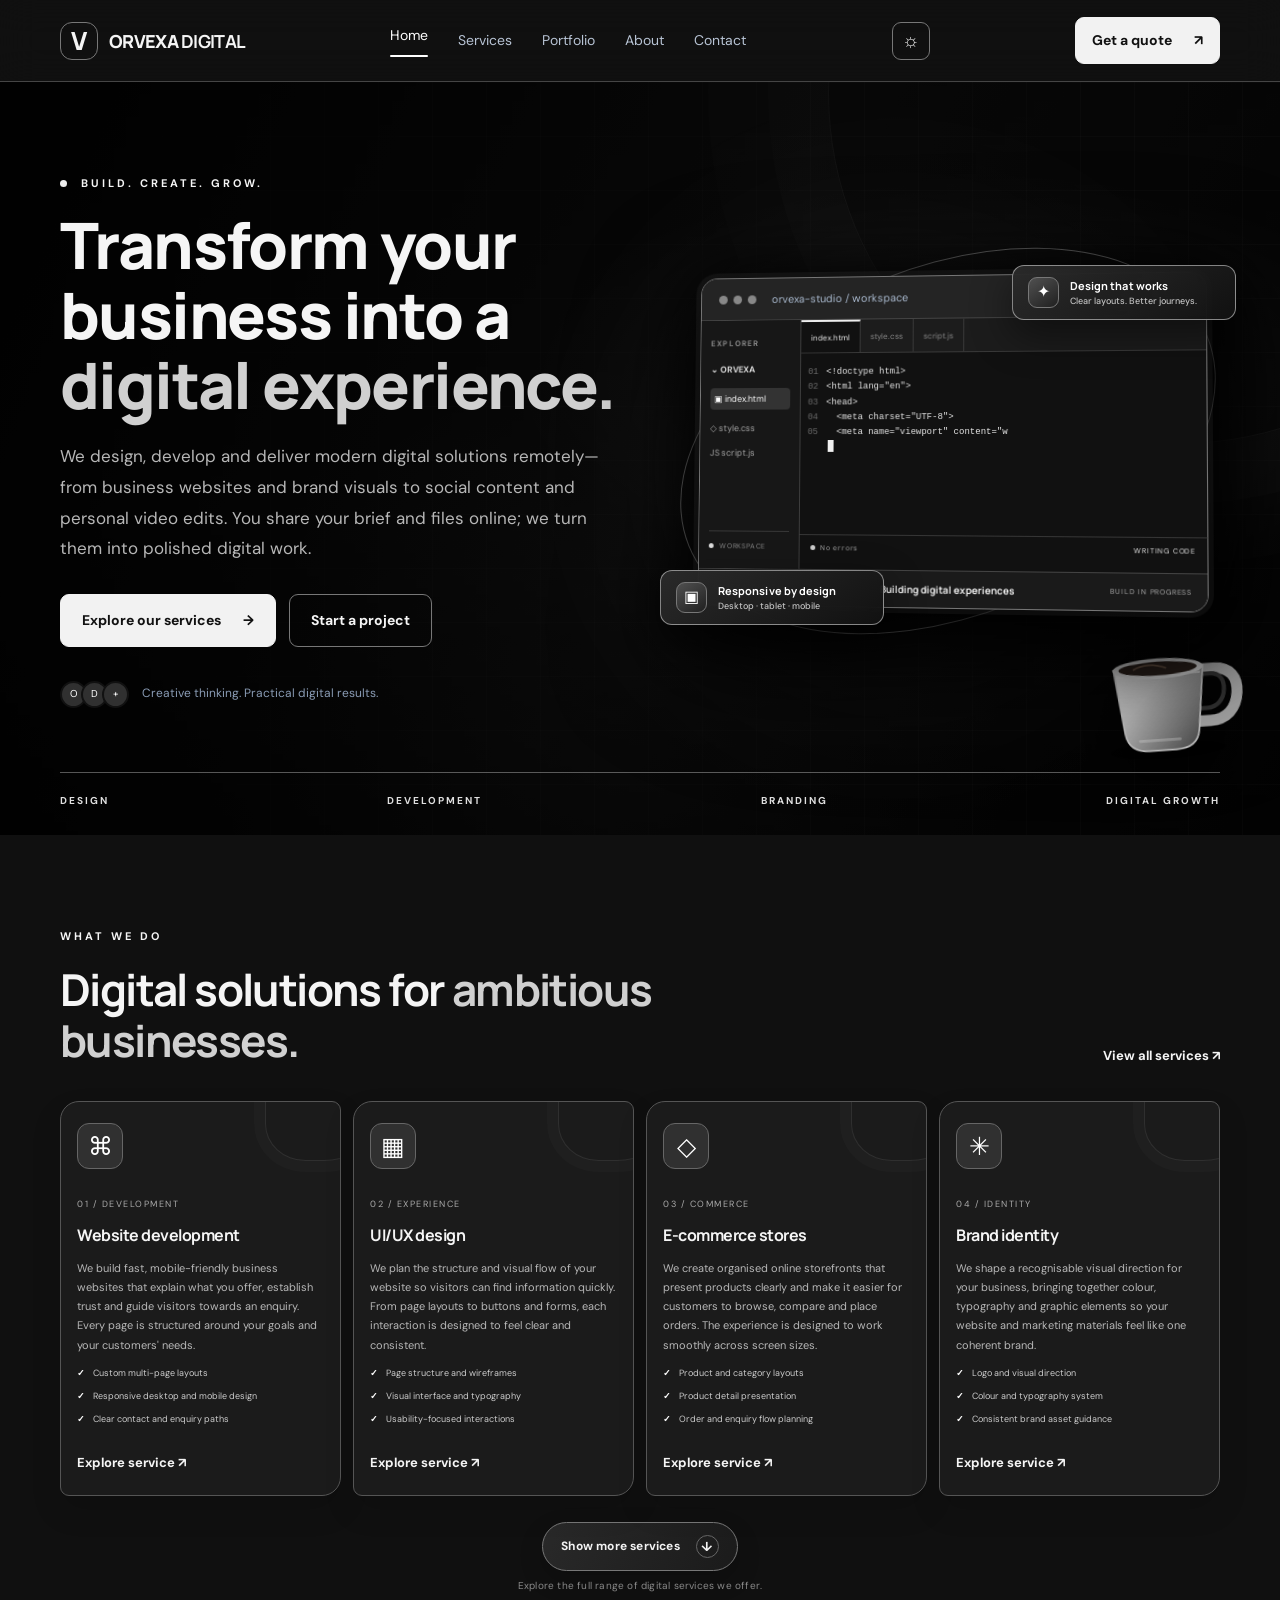
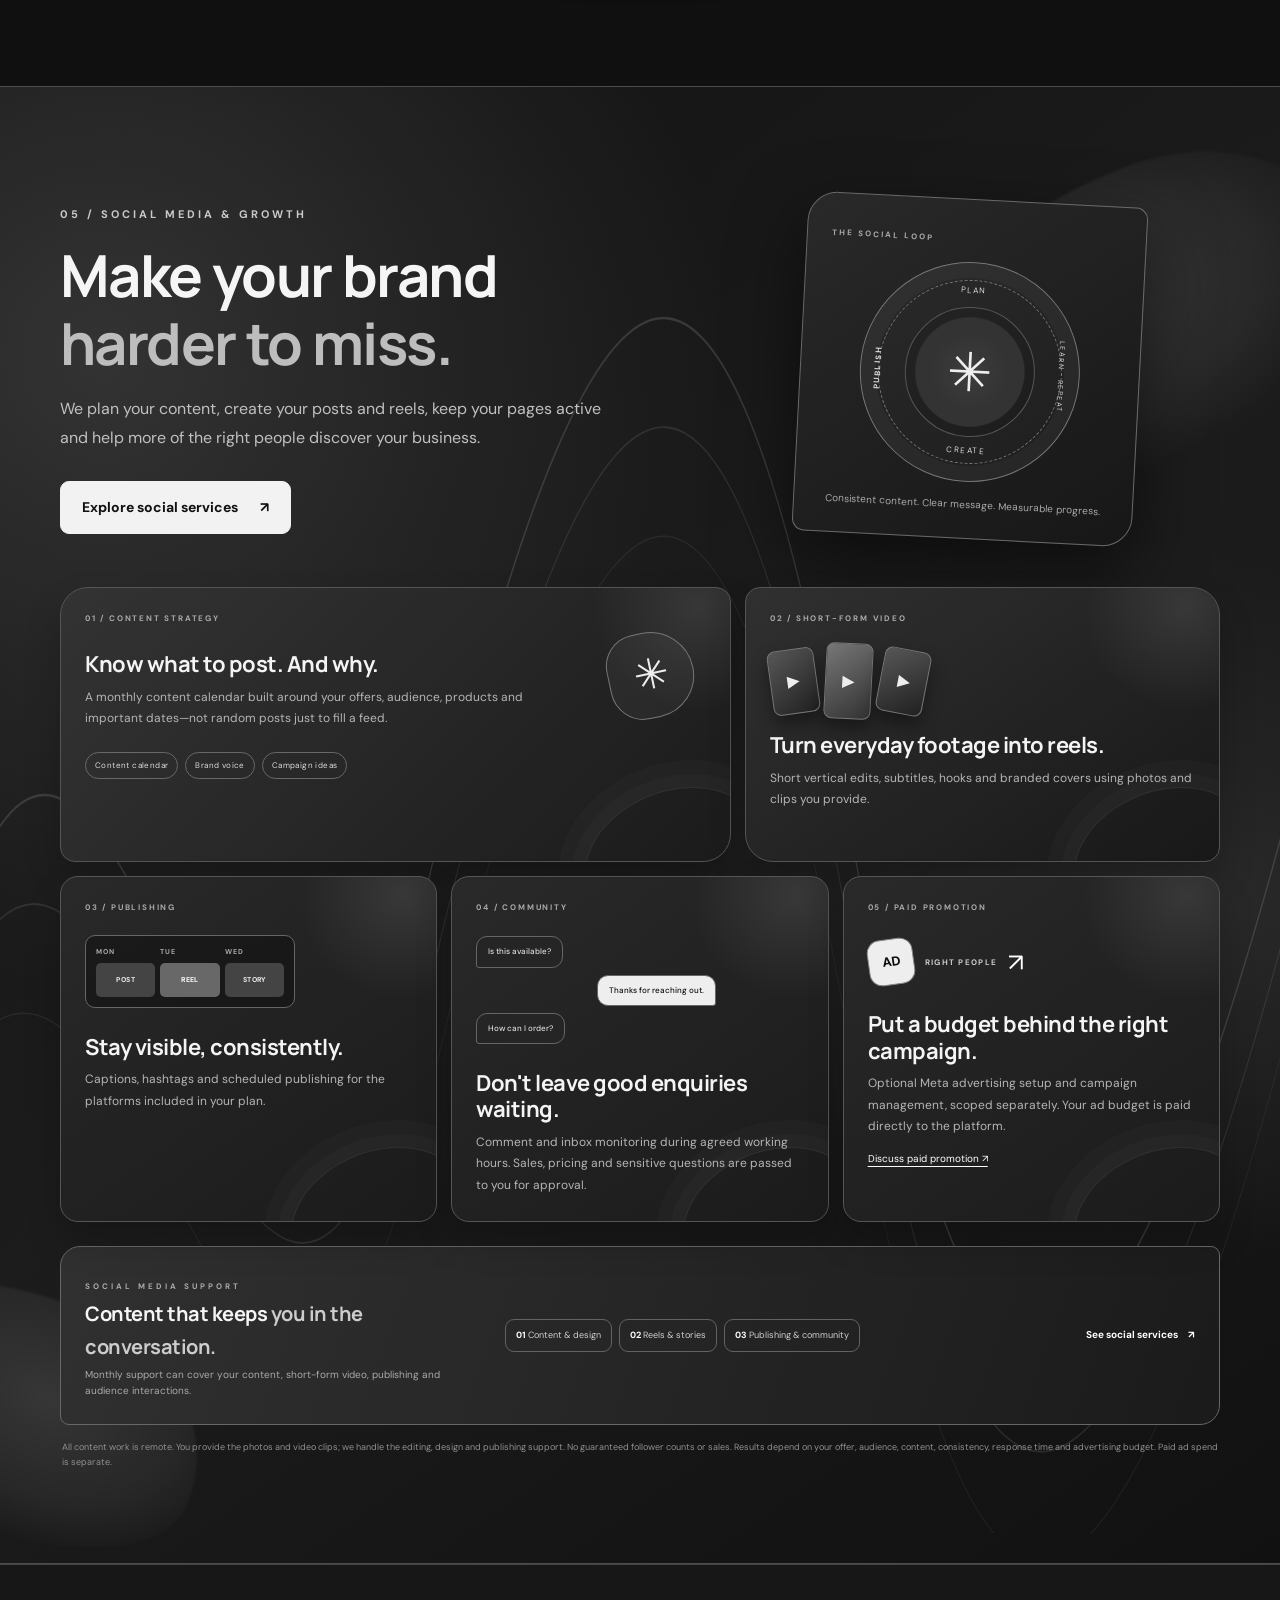
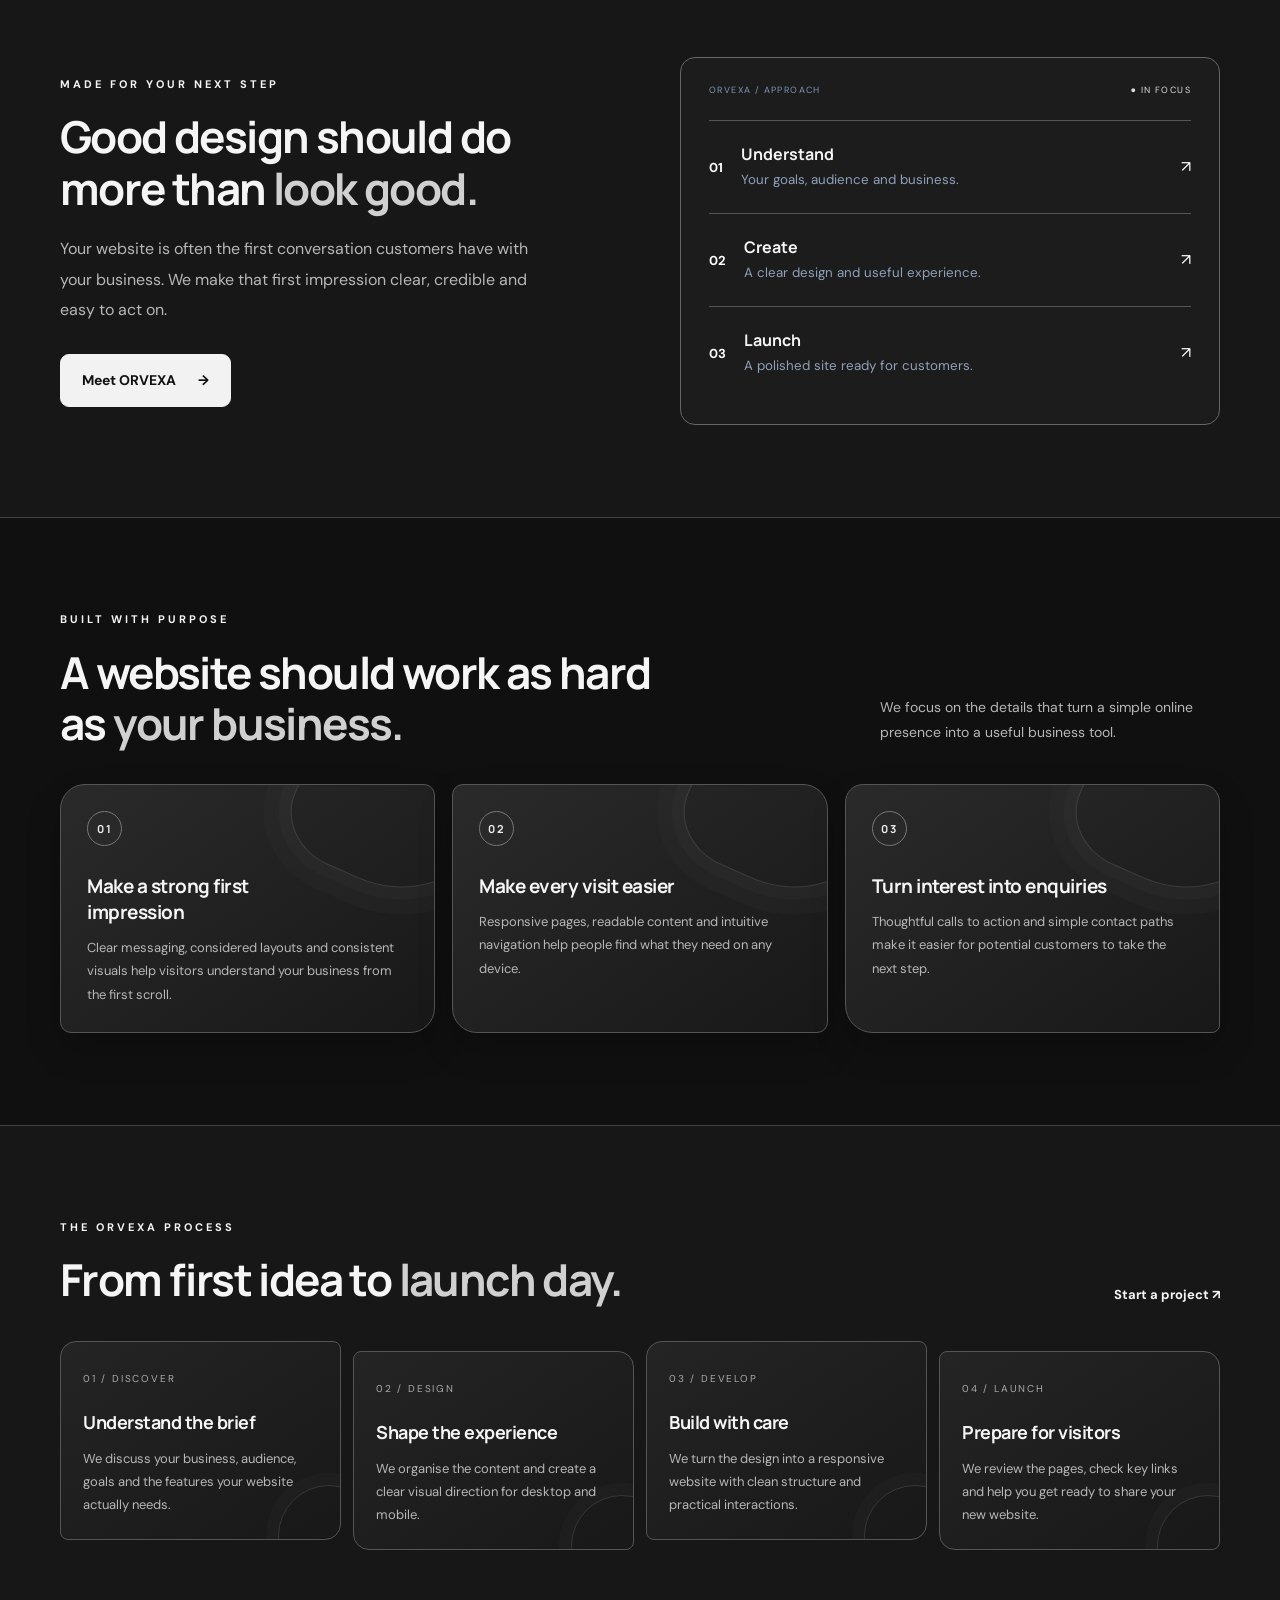
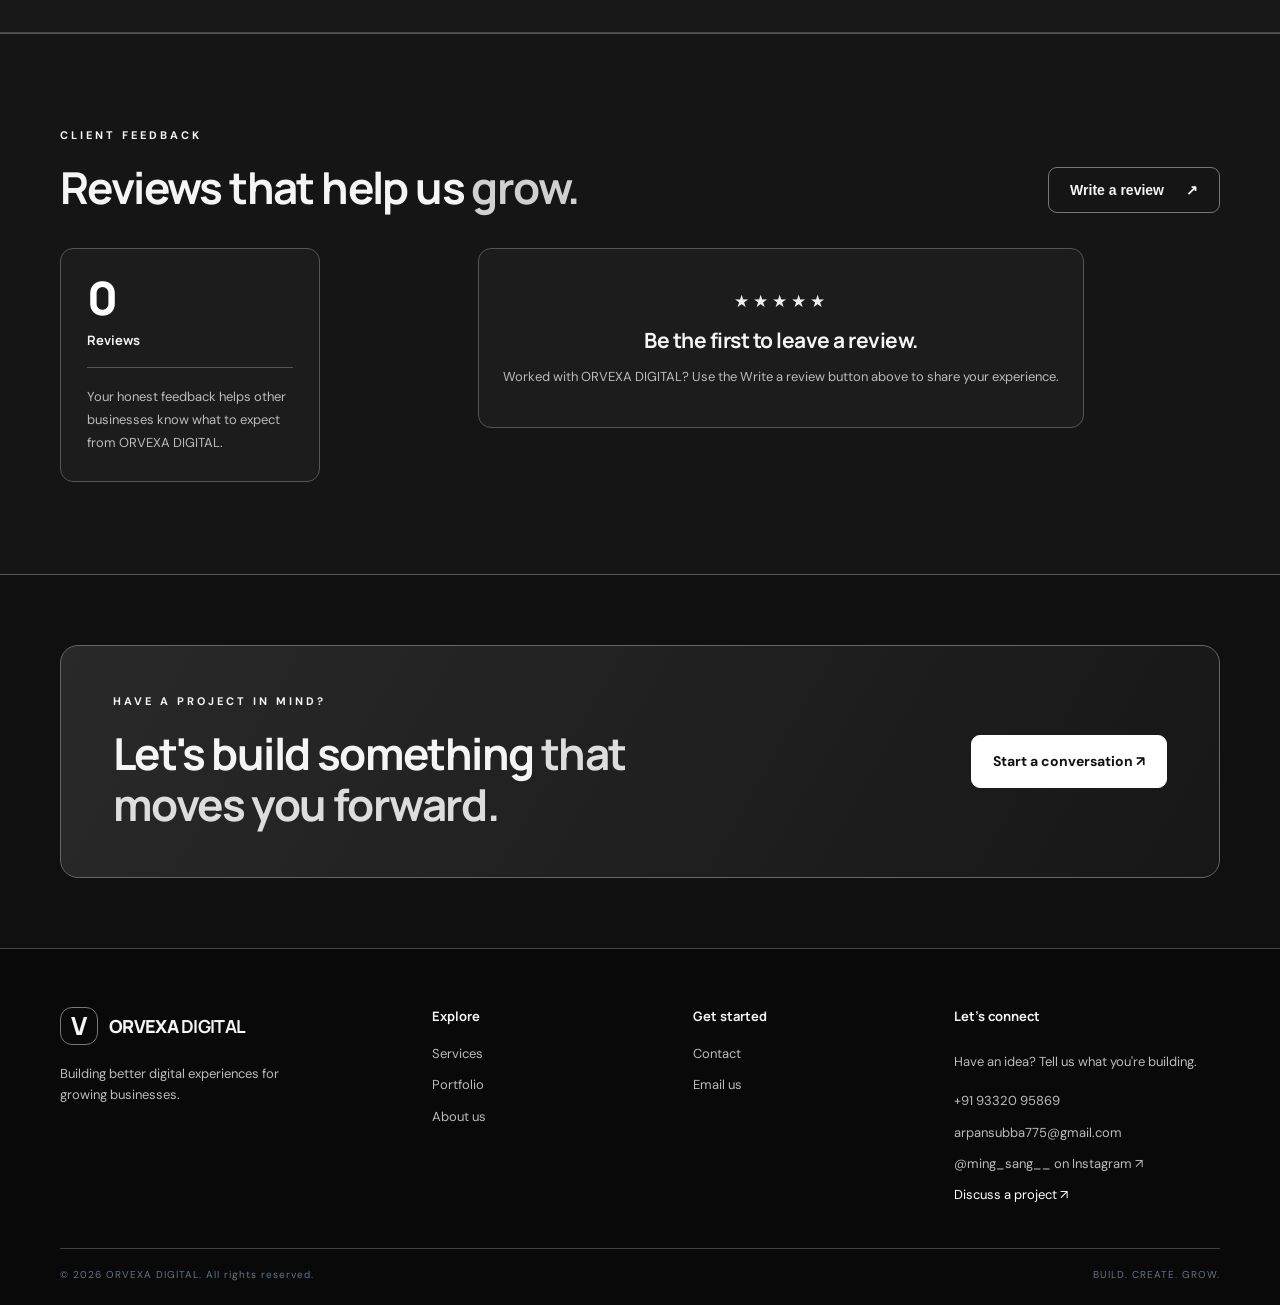
==== commit 1ea309d5: "Refresh desktop-restored responsive stylesheet" ====
--- a/index.html
+++ b/index.html
@@ -1,5 +1,5 @@
 <!doctype html>
-<html lang="en"><head><meta charset="utf-8"><meta name="viewport" content="width=device-width, initial-scale=1"><meta name="description" content="ORVEXA DIGITAL creates responsive websites, e-commerce experiences, brand identities and social media marketing for growing businesses."><meta name="theme-color" content="#111111"><meta property="og:type" content="website"><meta property="og:site_name" content="ORVEXA DIGITAL"><meta property="og:title" content="ORVEXA DIGITAL — Build. Create. Grow."><meta property="og:description" content="ORVEXA DIGITAL creates responsive websites, e-commerce experiences, brand identities and social media marketing for growing businesses."><meta property="og:url" content="https://mobdev-jpg.github.io/business.web/"><link rel="canonical" href="https://mobdev-jpg.github.io/business.web/"><meta name="theme-color" content="#080d18"><meta name="description" content="ORVEXA DIGITAL builds modern websites, online stores and brand identities for growing businesses."><title>ORVEXA DIGITAL — Build. Create. Grow.</title><link rel="icon" href="data:image/svg+xml,%3Csvg xmlns='http://www.w3.org/2000/svg' viewBox='0 0 32 32'%3E%3Crect width='32' height='32' rx='8' fill='%23080d18'/%3E%3Cpath d='M8 9l8 14 8-14' fill='none' stroke='%233b82f6' stroke-width='3.5'/%3E%3C/svg%3E"><link rel="stylesheet" href="style.css?v=20261106-hero-side-by-side-v2"><script src="script.js?v=20261105-service-expand-v6" defer></script><script type="application/ld+json">{"@context":"https://schema.org","@type":"ProfessionalService","name":"ORVEXA DIGITAL","url":"https://mobdev-jpg.github.io/business.web/","description":"Responsive websites, UI/UX design, e-commerce experiences and brand identity."}</script></head>
+<html lang="en"><head><meta charset="utf-8"><meta name="viewport" content="width=device-width, initial-scale=1"><meta name="description" content="ORVEXA DIGITAL creates responsive websites, e-commerce experiences, brand identities and social media marketing for growing businesses."><meta name="theme-color" content="#111111"><meta property="og:type" content="website"><meta property="og:site_name" content="ORVEXA DIGITAL"><meta property="og:title" content="ORVEXA DIGITAL — Build. Create. Grow."><meta property="og:description" content="ORVEXA DIGITAL creates responsive websites, e-commerce experiences, brand identities and social media marketing for growing businesses."><meta property="og:url" content="https://mobdev-jpg.github.io/business.web/"><link rel="canonical" href="https://mobdev-jpg.github.io/business.web/"><meta name="theme-color" content="#080d18"><meta name="description" content="ORVEXA DIGITAL builds modern websites, online stores and brand identities for growing businesses."><title>ORVEXA DIGITAL — Build. Create. Grow.</title><link rel="icon" href="data:image/svg+xml,%3Csvg xmlns='http://www.w3.org/2000/svg' viewBox='0 0 32 32'%3E%3Crect width='32' height='32' rx='8' fill='%23080d18'/%3E%3Cpath d='M8 9l8 14 8-14' fill='none' stroke='%233b82f6' stroke-width='3.5'/%3E%3C/svg%3E"><link rel="stylesheet" href="style.css?v=20261106-desktop-restore-v1"><script src="script.js?v=20261105-service-expand-v6" defer></script><script type="application/ld+json">{"@context":"https://schema.org","@type":"ProfessionalService","name":"ORVEXA DIGITAL","url":"https://mobdev-jpg.github.io/business.web/","description":"Responsive websites, UI/UX design, e-commerce experiences and brand identity."}</script></head>
 <body class="landing-page"><header class="site-header"><div class="container nav-wrap"><a class="brand" href="index.html"><span class="brand-mark">V</span><span>ORVEXA <b>DIGITAL</b></span></a><button class="menu-toggle" aria-label="Open menu" aria-expanded="false">☰</button><nav class="nav-links"><a class="active" href="index.html">Home</a><a href="services.html">Services</a><a href="portfolio.html">Portfolio</a><a href="about.html">About</a><a href="contact.html">Contact</a></nav><button class="theme-toggle" type="button" aria-label="Switch to light theme" title="Switch theme">☼</button><a class="button button-small" href="contact.html">Get a quote <span>↗</span></a></div></header>
 <main><section class="hero"><div class="hero-glow"></div><video class="hero-work-video" autoplay muted loop playsinline preload="auto" poster="https://images.pexels.com/videos/4057991/pexels-photo-4057991.jpeg?auto=compress&dpr=1&h=750&w=1260" aria-hidden="true"><source src="https://videos.pexels.com/video-files/4057995/4057995-hd_1920_1080_25fps.mp4" type="video/mp4"></video><div class="hero-video-shade" aria-hidden="true"></div><div class="hero-coffee-cup" aria-hidden="true">
   <span class="coffee-steam steam-one"></span><span class="coffee-steam steam-two"></span><span class="coffee-steam steam-three"></span>
--- a/style.css
+++ b/style.css
@@ -771,7 +771,7 @@
 @media(prefers-reduced-motion:reduce){.service-expand-button,.service-expand-icon{transition:none}.service-card-reveal{animation:none}}
 
 /* MOBILE-ONLY UI PASS — desktop styles above remain untouched */
-@media (max-width:680px), (pointer:coarse) {
+@media (max-width:680px) {
   html { scroll-padding-top:78px; }
   body { overflow-x:hidden; padding-bottom:calc(84px + env(safe-area-inset-bottom)); }
   .container { width:calc(100% - 32px); max-width:var(--max); }
@@ -1025,7 +1025,7 @@
 }
 
 /* Touch-device readability refinements: preserve visual style, improve legibility */
-@media (pointer:coarse) {
+@media (max-width:680px) {
   .hero-text,.page-hero p:not(.eyebrow),.service-card p,.content-card p,
   .content-card li,.outcome-card p,.process-step p,.muted {
     font-size:15px;
@@ -1048,7 +1048,7 @@
 }
 
 /* ORVEXA MOBILE EXPERIENCE — touch-primary devices only; desktop remains unchanged */
-@media (pointer:coarse) {
+@media (max-width:680px) {
   :root { scroll-padding-top:76px; }
   html,body { max-width:100%; overflow-x:hidden; }
   body {
@@ -1357,7 +1357,7 @@
   img,video,svg { max-width:100%; }
   button,a { -webkit-tap-highlight-color:transparent; }
 }
-@media (pointer:coarse) and (max-width:390px) {
+@media (max-width:390px) {
   .container { width:calc(100% - 28px); }
   .brand { font-size:13px; gap:6px; }
   .brand-mark { width:31px; height:31px; font-size:20px; }
@@ -1376,184 +1376,13 @@
   .contact-modal-topline { font-size:8px; letter-spacing:1.2px; }
 }
 
-/* Landing page touch-text adjustment — keep the original hero design */
-@media (pointer:coarse) {
-  .landing-page .hero-text {
-    font-size:16px;
-    line-height:1.85;
-    max-width:560px;
-  }
-  .landing-page .hero .eyebrow {
-    font-size:10px;
-    letter-spacing:2px;
-  }
-  .landing-page .hero .button-row .button {
-    min-height:49px;
-    padding:14px 17px;
-    font-size:14px;
-    gap:13px;
-  }
-  .landing-page .hero-proof { font-size:12px; }
-  .landing-page .float-tag-copy strong { font-size:11px; }
-  .landing-page .float-tag-copy small { font-size:10px; }
-  .landing-page .hero-bottom { font-size:10px; letter-spacing:1.2px; }
-}
-@media (pointer:coarse) and (min-width:681px) {
-  .landing-page .hero { padding:68px 0 22px; }
-  .landing-page .hero-grid {
-    grid-template-columns:minmax(0,1.02fr) minmax(0,.98fr);
-    gap:clamp(18px,3.5vw,42px);
-  }
-  .landing-page .hero-copy { min-width:0; }
-  .landing-page .hero h1 {
-    font-size:clamp(36px,4vw,50px);
-    line-height:1.08;
-    max-width:620px;
-  }
-  .landing-page .hero-art {
-    min-height:350px;
-    margin:0;
-    padding:0;
-  }
-  .landing-page .code-card {
-    width:min(100%,510px);
-    max-width:100%;
-  }
-  .landing-page .hero-coffee-cup {
-    right:1%;
-    bottom:4%;
-    width:clamp(76px,10vw,125px);
-    opacity:.82;
-  }
-  .landing-page .hero .button-row {
-    flex-wrap:wrap;
-    gap:11px;
-  }
-  .landing-page .hero .button-row .button {
-    flex:0 1 auto;
-    white-space:nowrap;
-  }
-}
-
-/* Restore the original circled landing header + hero composition on wider touch screens */
-@media (pointer:coarse) and (min-width:600px) {
-  .landing-page .site-header { height:66px; }
-  .landing-page .nav-wrap { gap:12px; }
-  .landing-page .brand { flex:0 0 auto; font-size:14px; gap:7px; }
-  .landing-page .brand-mark { width:33px; height:33px; }
-  .landing-page .menu-toggle { display:none!important; }
-  .landing-page .nav-links {
-    display:flex!important;
-    position:static;
-    inset:auto;
-    max-height:none;
-    overflow:visible;
-    padding:0;
-    border:0;
-    border-radius:0;
-    background:transparent;
-    box-shadow:none;
-    flex-direction:row;
-    align-items:center;
-    justify-content:center;
-    gap:clamp(9px,1.65vw,16px);
-    flex:1 1 auto;
-    min-width:0;
-  }
-  .landing-page .nav-links a {
-    display:inline-flex;
-    align-items:center;
-    min-height:0;
-    padding:6px 0;
-    border:0;
-    border-radius:0;
-    background:transparent;
-    color:#d0d0d0;
-    font-size:clamp(10px,1.55vw,12px);
-    white-space:nowrap;
-  }
-  .landing-page .nav-links a.active {
-    color:#fff;
-    background:transparent;
-    border:0;
-  }
-  .landing-page .nav-links a.active:after { display:block; }
-  .landing-page .nav-wrap>.button {
-    display:inline-flex!important;
-    position:static;
-    inset:auto;
-    flex:0 0 auto;
-    width:auto;
-    min-height:42px;
-    padding:10px 13px;
-    border-radius:9px;
-    font-size:11px;
-    white-space:nowrap;
-    box-shadow:none;
-  }
-  .landing-page .theme-toggle {
-    flex:0 0 37px;
-    width:37px;
-    height:37px;
-  }
-  .landing-page .hero {
-    padding:58px 0 20px;
-  }
-  .landing-page .hero-grid {
-    grid-template-columns:minmax(0,1.02fr) minmax(0,.98fr);
-    align-items:center;
-    gap:clamp(14px,2.4vw,24px);
-  }
-  .landing-page .hero-copy { min-width:0; }
-  .landing-page .hero h1 {
-    font-size:clamp(35px,5.2vw,46px);
-    line-height:1.08;
-    max-width:100%;
-    letter-spacing:-1.15px;
-  }
-  .landing-page .hero-text {
-    font-size:clamp(14px,2.05vw,16px);
-    line-height:1.8;
-  }
-  .landing-page .hero .button-row {
-    flex-wrap:wrap;
-    gap:9px;
-    margin-top:23px;
-  }
-  .landing-page .hero .button-row .button {
-    flex:0 1 auto;
-    min-height:46px;
-    padding:12px 13px;
-    font-size:clamp(11px,1.65vw,13px);
-    white-space:nowrap;
-  }
-  .landing-page .hero-art {
-    min-height:310px;
-    margin:0;
-    padding:0;
-  }
-  .landing-page .code-card {
-    width:100%;
-    max-width:510px;
-    transform:none;
-  }
-  .landing-page .hero-coffee-cup {
-    right:1%;
-    bottom:4%;
-    width:clamp(74px,11vw,112px);
-    opacity:.82;
-  }
-  .landing-page .hero-proof { font-size:11px; }
-  .landing-page .hero-bottom {
-    margin-top:31px;
-    padding-top:16px;
-    font-size:9px;
-    letter-spacing:1.2px;
-  }
-}
+
+
+
+
 
 /* Final homepage hero restoration: keep text-left / floating workspace-right on phones */
-@media (pointer:coarse) {
+@media (max-width:680px) {
   .landing-page .hero {
     padding:48px 0 19px;
     overflow:hidden;
@@ -1631,7 +1460,7 @@
     letter-spacing:1px;
   }
 }
-@media (pointer:coarse) and (max-width:420px) {
+@media (max-width:420px) {
   .landing-page .hero-grid { grid-template-columns:minmax(0,.9fr) minmax(0,1.1fr)!important; gap:8px; }
   .landing-page .hero { padding-top:36px; }
   .landing-page .hero h1 { font-size:clamp(24px,7.2vw,30px); letter-spacing:-.8px; }
